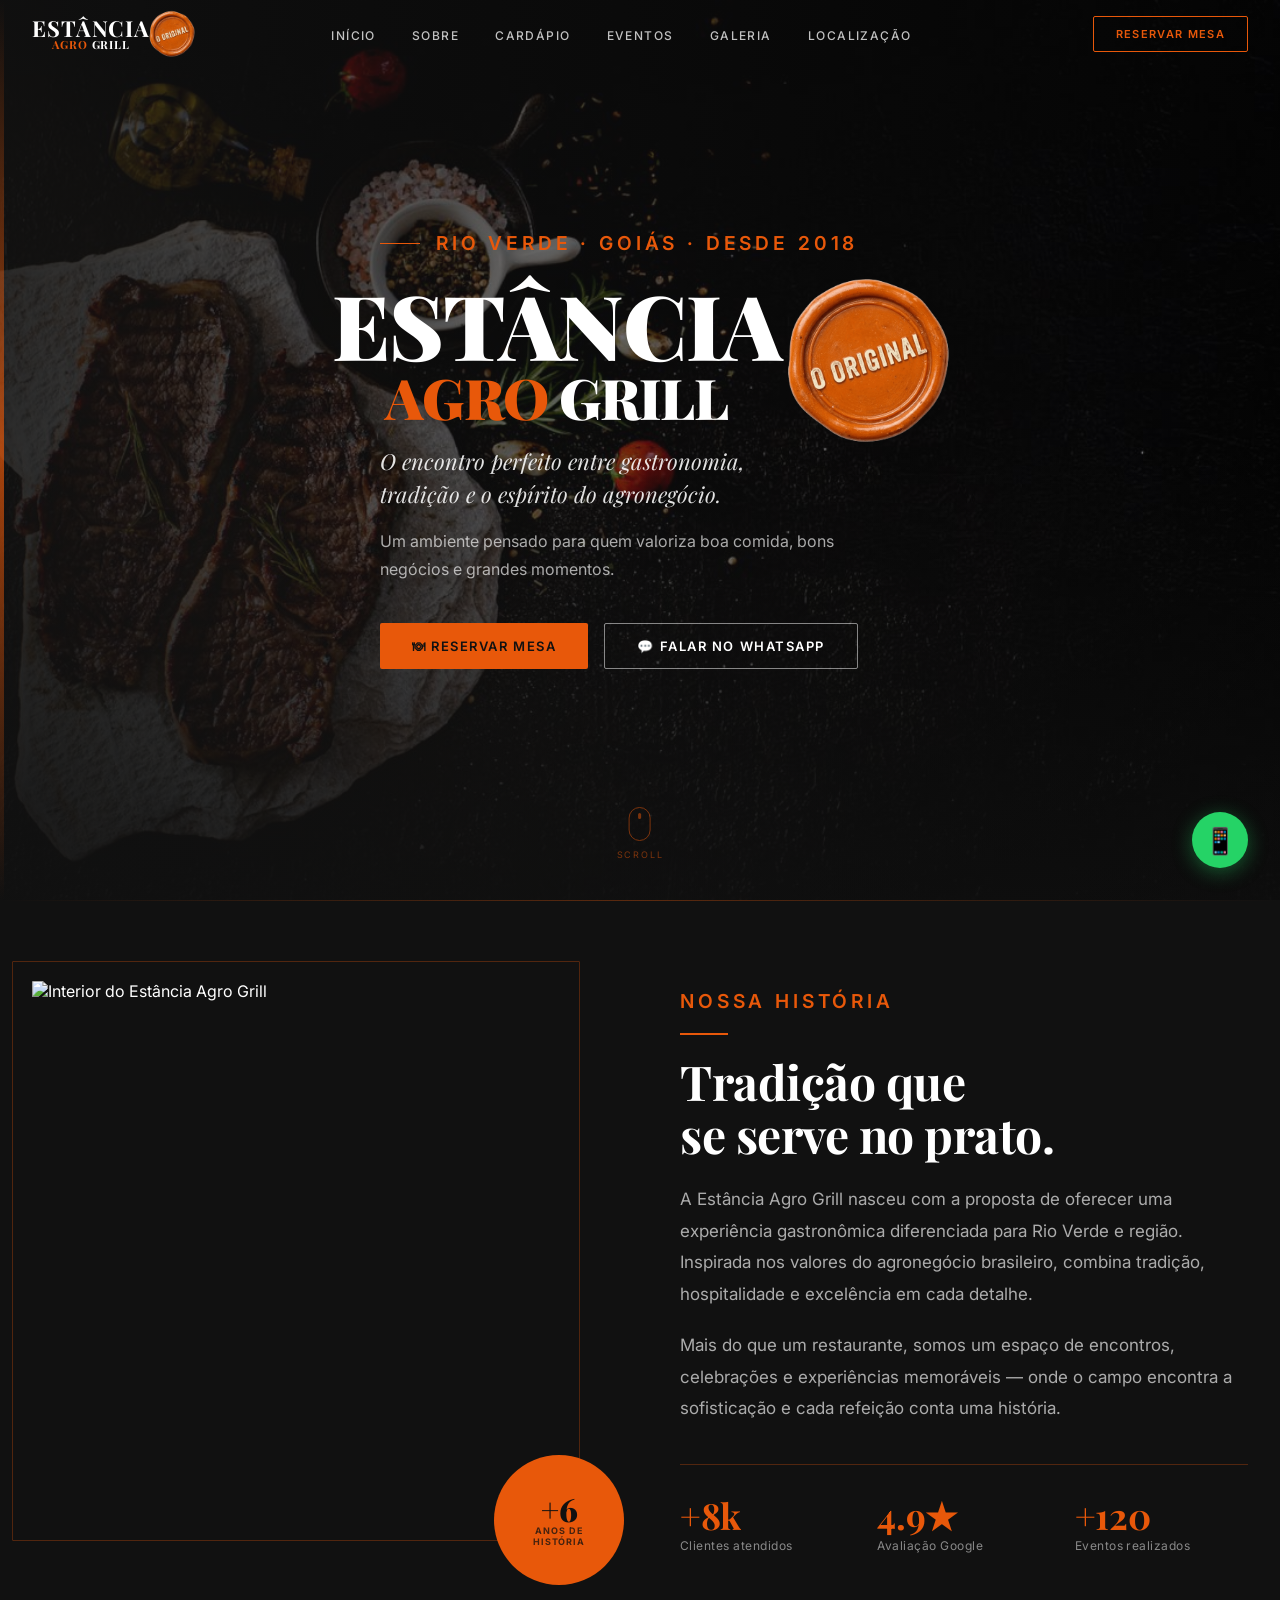
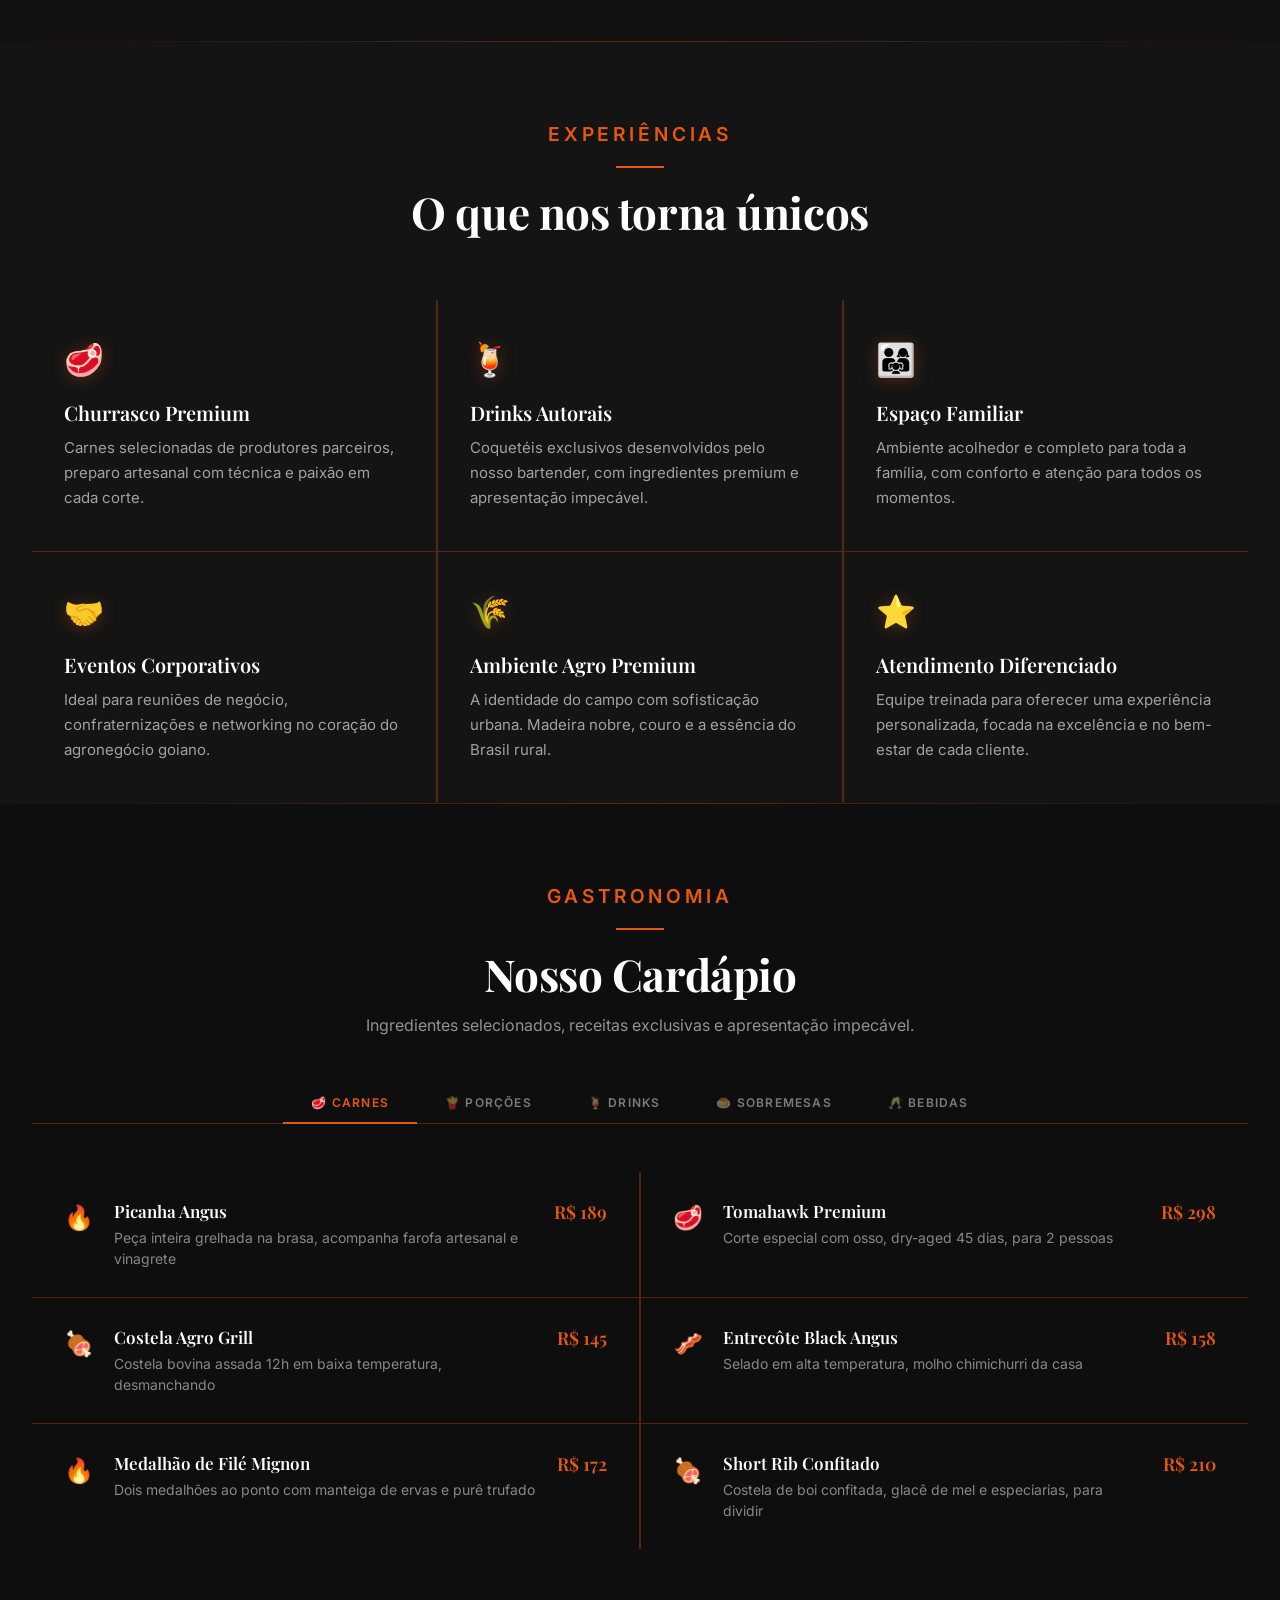
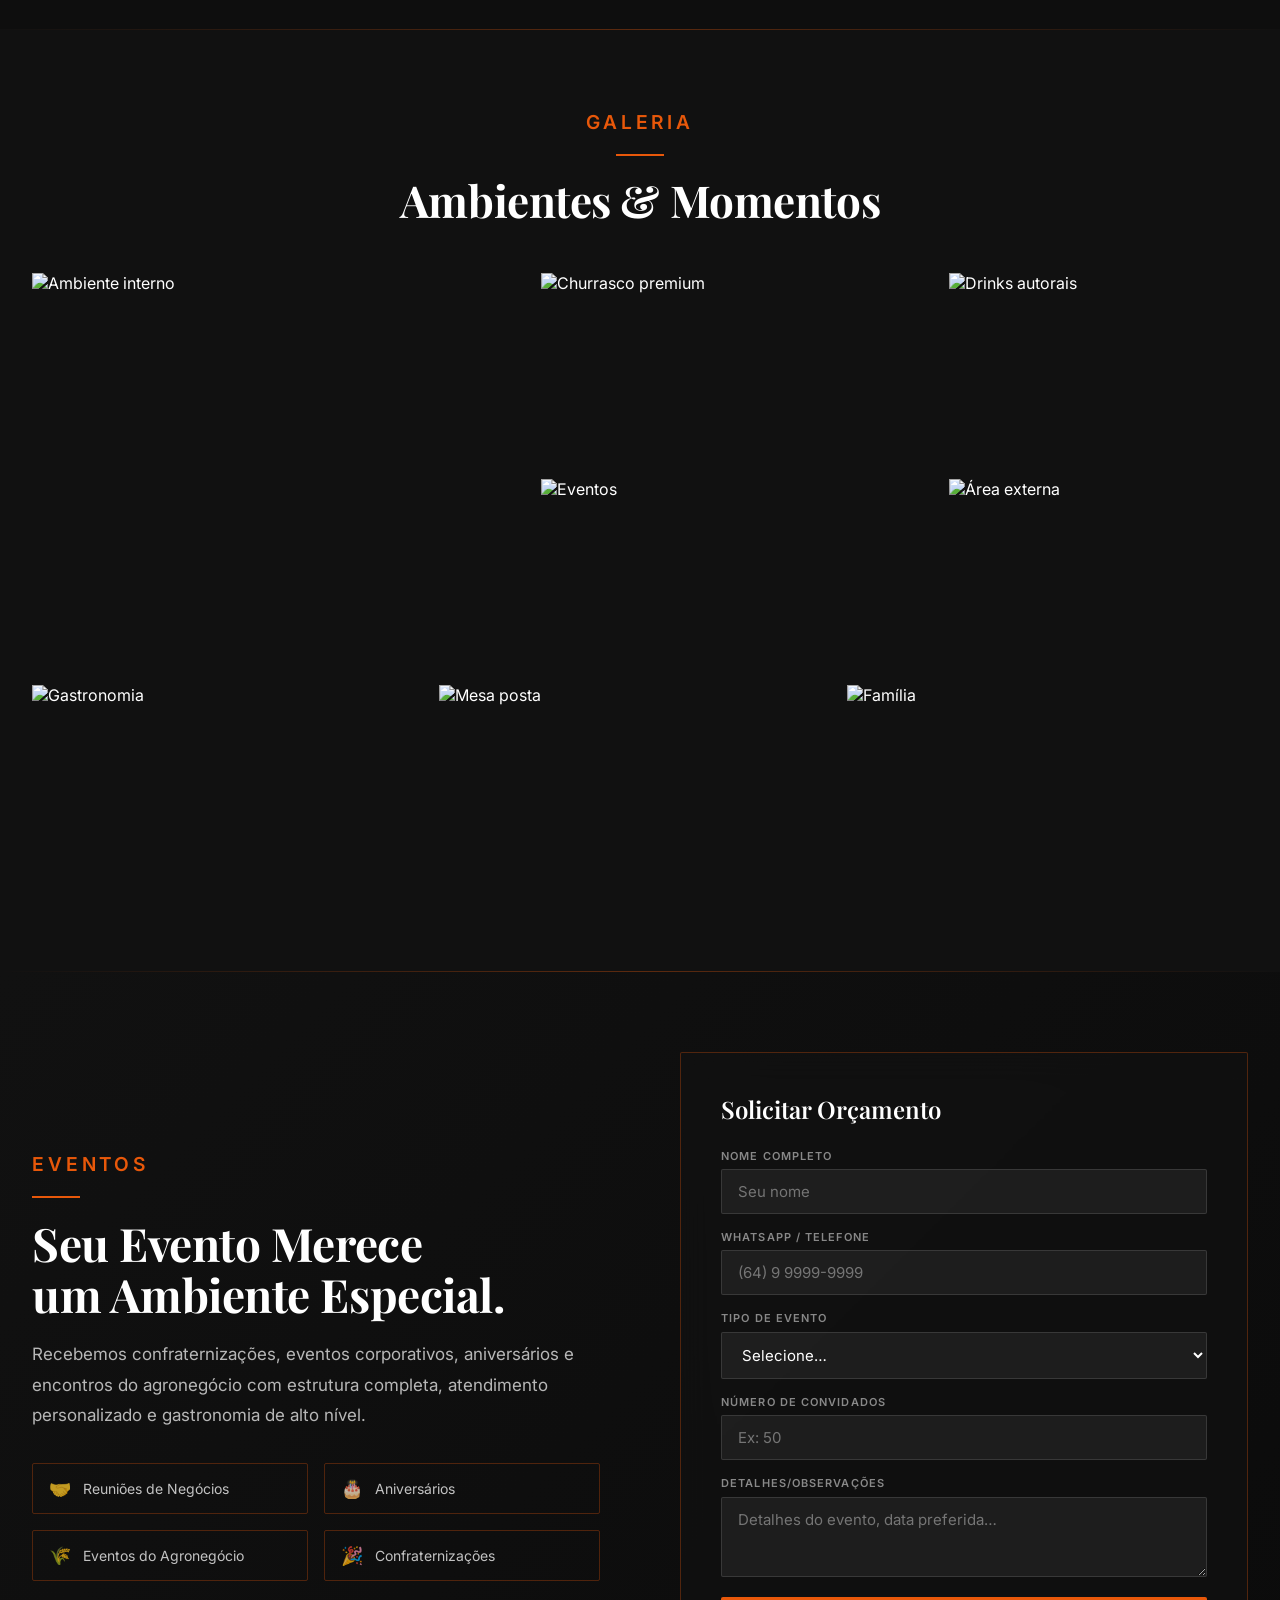
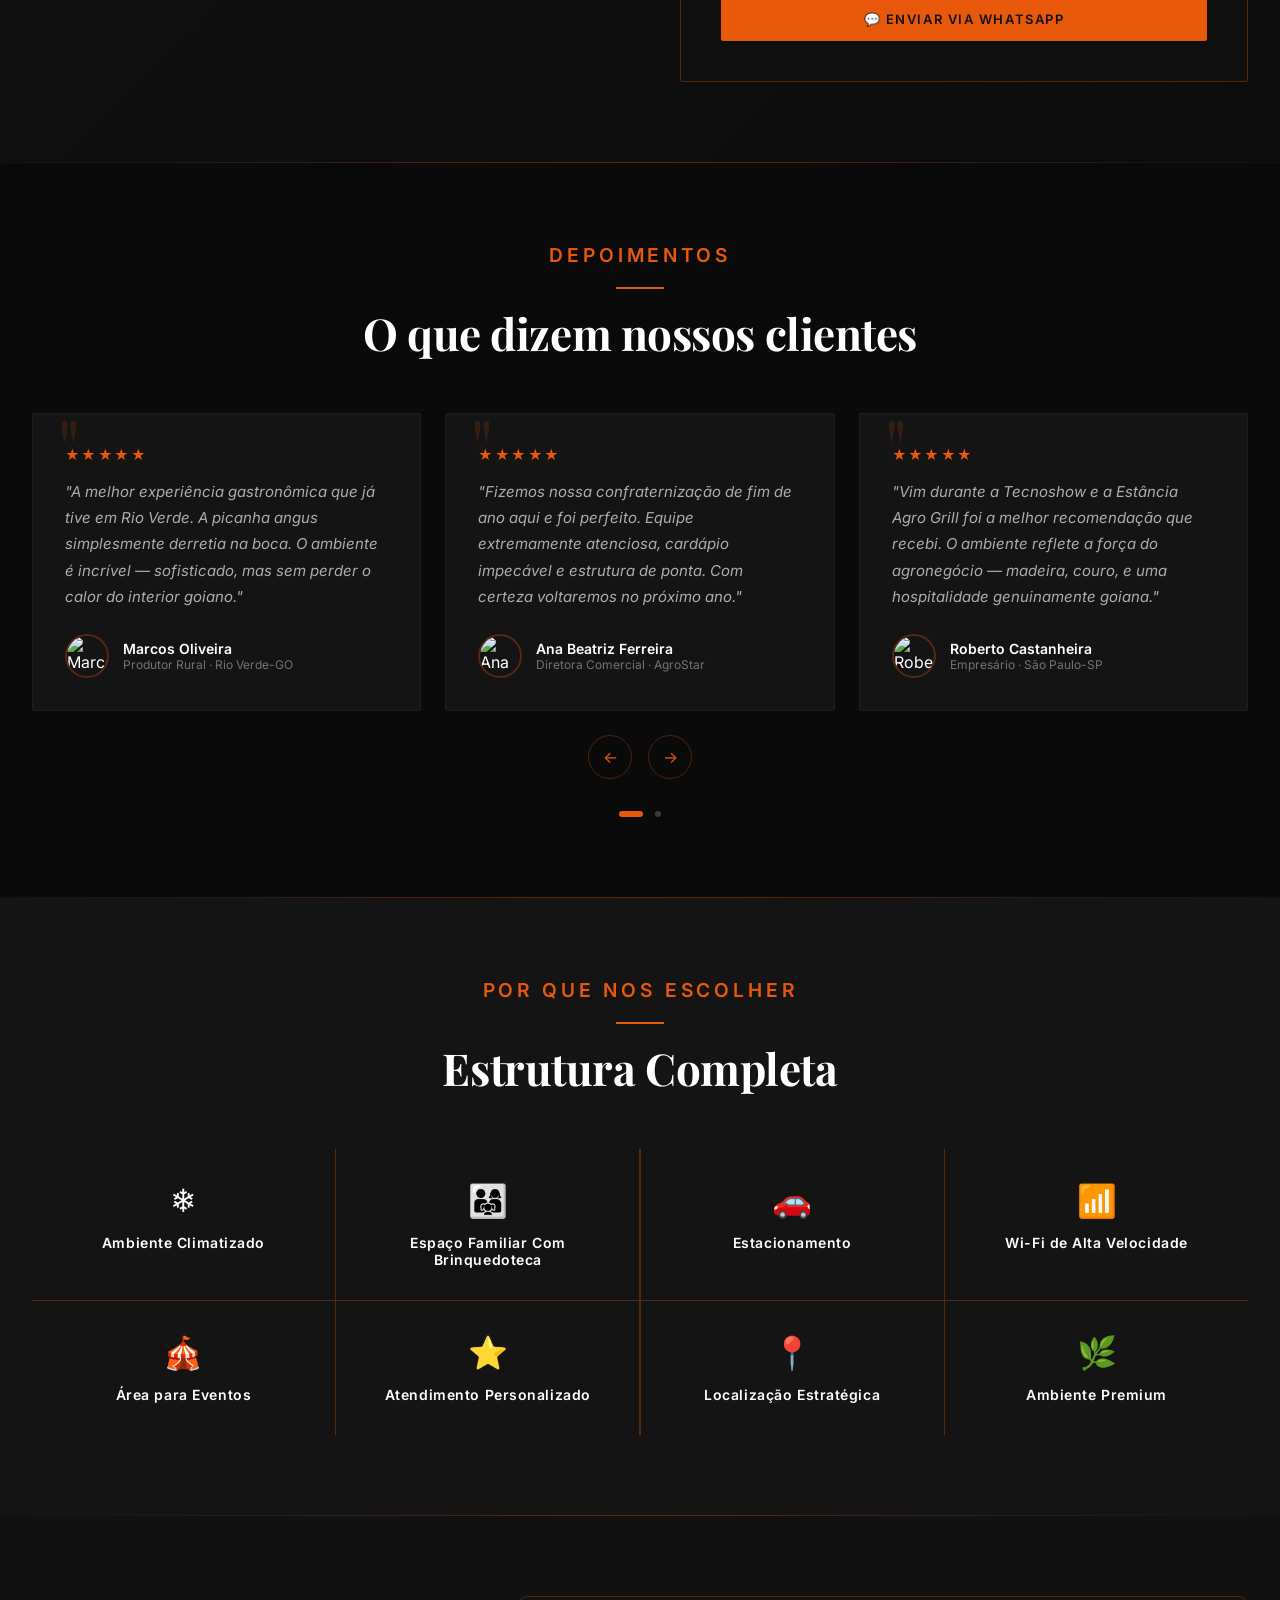
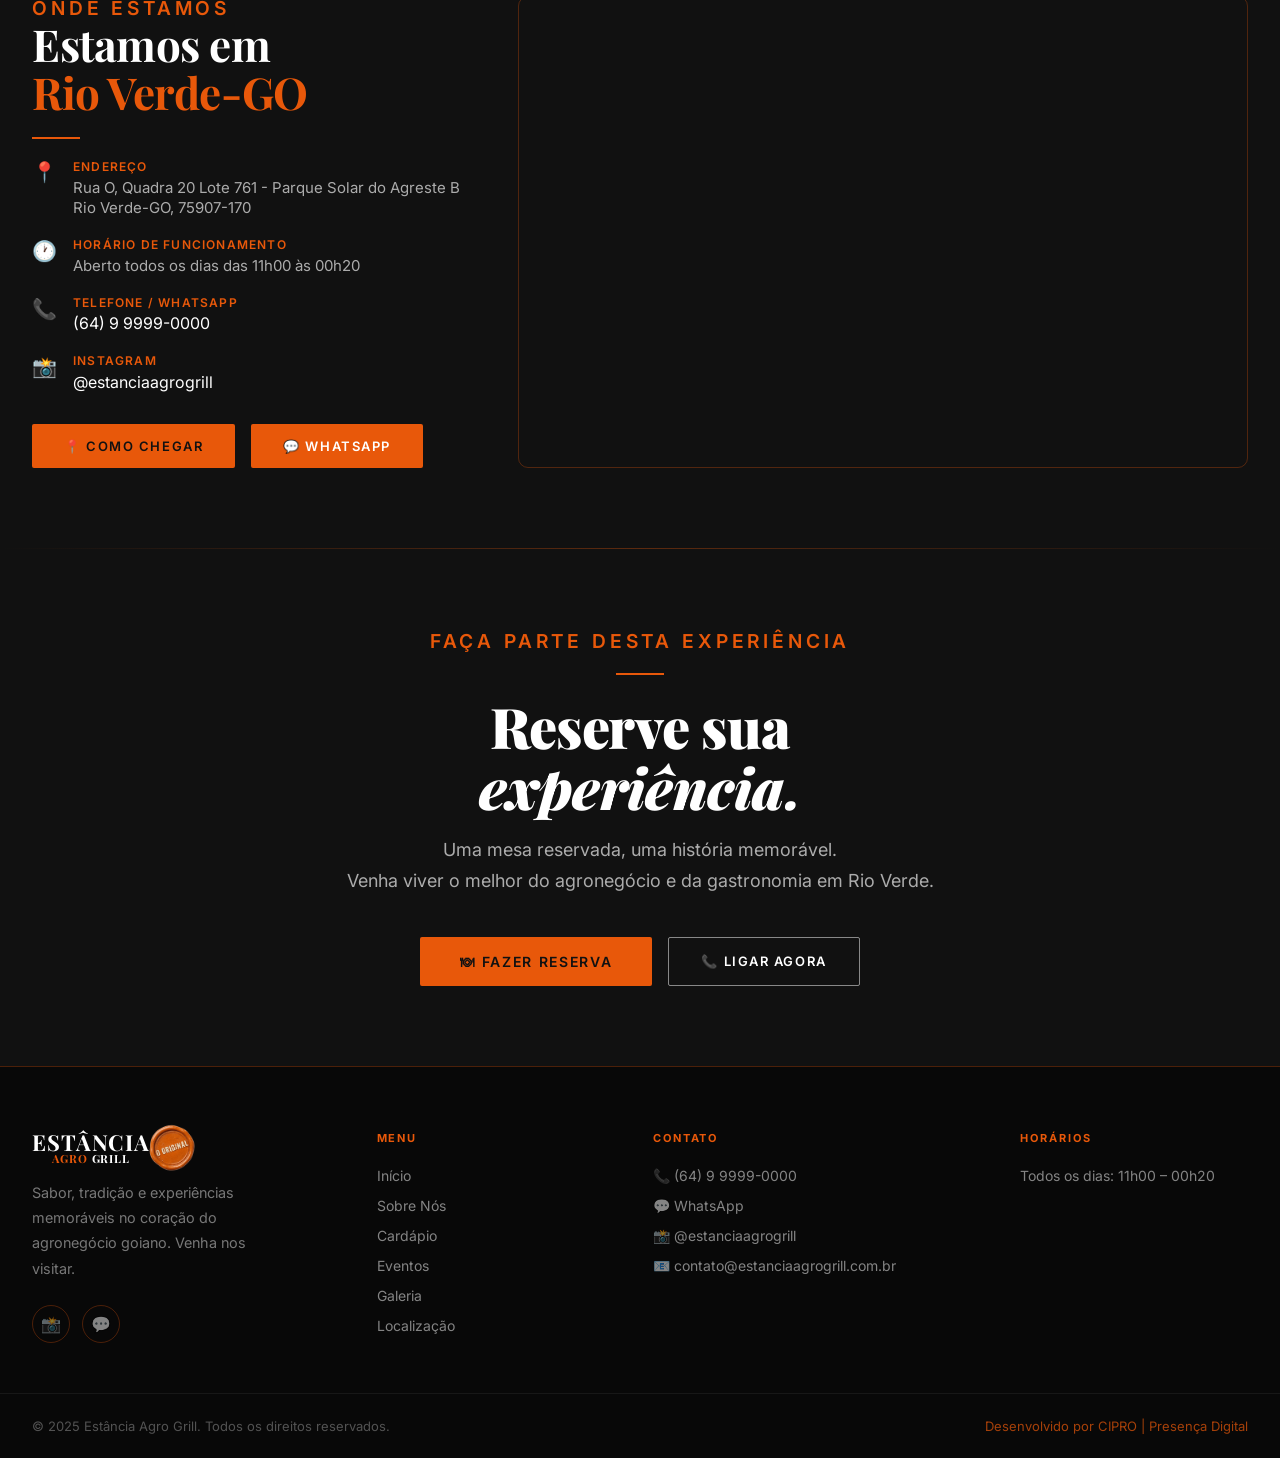
==== index.html @ c431b9d5 "Up" ====
<!DOCTYPE html>
<html lang="pt-BR">

<head>
  <link rel="manifest" href="manifest.json">
  <link rel="icon" type="image/png" href="assets/favicon.png">
  <link rel="apple-touch-icon" href="assets/icon-192.png">
  <meta name="mobile-web-app-capable" content="yes">
  <meta name="apple-mobile-web-app-status-bar-style" content="black-translucent">
  <meta name="theme-color" content="#000000">

  <meta charset="UTF-8" />
  <meta name="viewport" content="width=device-width, initial-scale=1.0" />

  <!-- SEO -->
  <title>Estância Agro Grill | Gastronomia Premium em Rio Verde-GO</title>
  <meta name="description"
    content="Estância Agro Grill — O encontro perfeito entre gastronomia, tradição e o espírito do agronegócio em Rio Verde-GO. Reserve sua mesa e viva uma experiência memorável." />
  <meta name="keywords"
    content="restaurante Rio Verde, churrasco premium, agronegócio, eventos corporativos, gastronomia Goiás, Estância Agro Grill, gastronimia rio verde, janta Rio Verde, comida Rio verde" />
  <meta name="robots" content="index, follow" />
  <link rel="canonical" href="https://estanciaagrogrill.com.br/" />

  <!-- Open Graph -->
  <meta property="og:type" content="restaurant" />
  <meta property="og:title" content="Estância Agro Grill | Gastronomia Premium em Rio Verde-GO" />
  <meta property="og:description"
    content="Um ambiente pensado para quem valoriza boa comida, bons negócios e grandes momentos." />
  <meta property="og:image" content="https://images.unsplash.com/photo-1544025162-d76694265947?w=1200" />
  <meta property="og:url" content="https://estanciaagrogrill.com.br/" />
  <meta property="og:locale" content="pt_BR" />

  <!-- Twitter Card -->
  <meta name="twitter:card" content="summary_large_image" />
  <meta name="twitter:title" content="Estância Agro Grill | Rio Verde-GO" />
  <meta name="twitter:description" content="Gastronomia, tradição e o espírito do agronegócio. Reserve sua mesa." />

  <!-- Structured Data: Restaurant -->
  <script type="application/ld+json">
  {
    "@context": "https://schema.org",
    "@type": "Restaurant",
    "name": "Estância Agro Grill",
    "description": "Bar e Restaurante premium especializado em churrasco e gastronomia brasileira em Rio Verde-GO.",
    "url": "https://estanciaagrogrill.com.br",
    "telephone": "+55 64 99999-0000",
    "address": {
      "@type": "PostalAddress",
      "streetAddress": "Rua O, Quadra 20 Lote 761 - Parque Solar do Agreste B",
      "addressLocality": "Rio Verde",
      "addressRegion": "GO",
      "postalCode": "75907-170",
      "addressCountry": "BR"
    },
    "servesCuisine": ["Brazilian", "Barbecue", "Steakhouse", "Grill", "Meat"],
    "priceRange": "$$$",
    "openingHours": ["Mo-Su 11:00-00:20"],
    "geo": {
      "@type": "GeoCoordinates",
      "latitude": -17.817256091,
      "longitude": -50.9400111
    },
    "aggregateRating": {
      "@type": "AggregateRating",
      "ratingValue": "4.9",
      "reviewCount": "312"
    }
  }
  </script>

  <!-- Fonts -->
  <link rel="preconnect" href="https://fonts.googleapis.com" />
  <link rel="preconnect" href="https://fonts.gstatic.com" crossorigin />
  <link
    href="https://fonts.googleapis.com/css2?family=Playfair+Display:ital,wght@0,400;0,600;0,700;0,900;1,400;1,600&family=Inter:wght@300;400;500;600&display=swap"
    rel="stylesheet" />

  <style>
    /* * {
      outline: 1px solid red !important;
    } */

    /* =============================================
       DESIGN TOKENS
    ============================================= */
    :root {
      --orange: #E8580A;
      --dark-bg: #111111;
      --orange-d: #CC4D08;
      --dark2: #1A1A1A;
      --accent: #E8580A;
      --accent-l: #FF6A1A;
      --white: #FFFFFF;
      --off: #F5F5F0;
      --dark: #111111;
      --gray: #6B6B6B;
      --line: rgba(232, 88, 10, 0.30);

      --font-display: 'Playfair Display', Georgia, serif;
      --font-body: 'Inter', system-ui, sans-serif;

      --ease: cubic-bezier(0.4, 0, 0.2, 1);
      --ease-out: cubic-bezier(0, 0, 0.2, 1);
    }

    /* =============================================
       RESET & BASE
    ============================================= */
    *,
    *::before,
    *::after {
      box-sizing: border-box;
      margin: 0;
      padding: 0;
    }

    html {
      scroll-behavior: smooth;
      font-size: 16px;
    }

    body {
      font-family: var(--font-body);
      background: var(--dark);
      color: var(--white);
      overflow-x: hidden;
      -webkit-font-smoothing: antialiased;
    }

    img {
      display: block;
      max-width: 100%;
    }

    a {
      text-decoration: none;
      color: inherit;
    }

    ul {
      list-style: none;
    }

    button {
      cursor: pointer;
      border: none;
      background: none;
      font-family: inherit;
    }

    /* =============================================
       TYPOGRAPHY
    ============================================= */
    .display {
      font-family: var(--font-display);
      line-height: 1.1;
      letter-spacing: -0.01em;
    }

    .eyebrow {
      font-family: var(--font-body);
      font-size: 1.2rem;
      font-weight: 600;
      letter-spacing: 0.2em;
      text-transform: uppercase;
      color: var(--accent);
    }

    /* =============================================
       UTILITIES
    ============================================= */
    .container {
      max-width: 1280px;
      margin: 0 auto;
      padding: 0 2rem;
    }

    .section-pad {
      padding: 5rem 0;
    }

    .gold-line {
      display: block;
      width: 3rem;
      height: 2px;
      background: var(--accent);
      margin: 1.25rem 0;
    }

    .btn {
      display: inline-flex;
      align-items: center;
      gap: 0.5rem;
      padding: 0.875rem 2rem;
      font-family: var(--font-body);
      font-size: 0.8125rem;
      font-weight: 600;
      letter-spacing: 0.12em;
      text-transform: uppercase;
      border-radius: 2px;
      transition: all 0.3s var(--ease);
    }

    .btn-gold {
      background: var(--accent);
      color: var(--dark);
    }

    .btn-gold:hover {
      background: var(--accent-l);
      transform: translateY(-2px);
      box-shadow: 0 8px 30px rgba(232, 88, 10, 0.35);
    }

    .btn-outline {
      border: 1.5px solid rgba(255, 255, 255, 0.5);
      color: var(--white);
    }

    .btn-outline:hover {
      border-color: var(--accent);
      color: var(--accent);
      transform: translateY(-2px);
    }

    .btn-green {
      background: var(--orange);
      color: var(--white);
    }

    .btn-green:hover {
      background: var(--orange-d);
      transform: translateY(-2px);
      box-shadow: 0 8px 30px rgba(232, 88, 10, 0.35);
    }

    /* Fade-in on scroll */
    .reveal {
      opacity: 0;
      transform: translateY(32px);
      transition: opacity 0.75s var(--ease-out), transform 0.75s var(--ease-out);
    }

    .reveal.visible {
      opacity: 1;
      transform: none;
    }

    .reveal-delay-1 {
      transition-delay: 0.1s;
    }

    .reveal-delay-2 {
      transition-delay: 0.2s;
    }

    .reveal-delay-3 {
      transition-delay: 0.3s;
    }

    .reveal-delay-4 {
      transition-delay: 0.4s;
    }

    .reveal-delay-5 {
      transition-delay: 0.5s;
    }

    /* =============================================
       HEADER / NAV
    ============================================= */
    #header {
      position: fixed;
      top: 0;
      left: 0;
      right: 0;
      z-index: 100;
      transition: all 0.4s var(--ease);
      padding: 1rem 0;
    }

    #header.scrolled {
      background: rgba(17, 17, 17, 0.96);
      backdrop-filter: blur(12px);
      -webkit-backdrop-filter: blur(12px);
      padding: 0.875rem 0;
      border-bottom: 1px solid var(--line);
    }

    .img-header {
      position: absolute;
      width: 50px;
      left: 7.2rem;
      top: -0.5rem;
      pointer-events: none;
    }

    .nav-inner {
      display: flex;
      align-items: center;
      justify-content: space-between;
    }

    /* Logo */
    .logo {
      display: flex !important;
      flex-direction: column;
      align-items: flex-start;
      /* Mesmo modelo de caixa do .footer-brand */
      gap: 0.1rem;
      position: relative !important;
      /* Essencial para o absolute do selo funcionar */
      overflow: visible !important;
      /* Impede que o selo seja cortado */
    }

    .logo-mark {
      font-family: var(--font-display);
      font-size: 1.375rem;
      font-weight: 700;
      color: var(--white);
      letter-spacing: 0.04em;
      line-height: 1;
      position: relative;
      display: flex;
      flex-direction: column;
      /* Empilha os itens: um fica embaixo do outro */
      align-items: center;
      /* Centraliza os textos horizontalmente */
      text-align: center;
    }

    .logo-mark .cor-agro {
      color: #e8580a;
    }

    .logo-agrogrill {
      font-size: 0.7rem;
    }

    /* Nav links */
    .nav-links {
      display: flex;
      align-items: center;
      gap: 2.25rem;
    }

    .nav-links a {
      font-size: 0.75rem;
      font-weight: 500;
      letter-spacing: 0.12em;
      text-transform: uppercase;
      color: rgba(255, 255, 255, 0.75);
      position: relative;
      transition: color 0.25s;
    }

    .nav-links a::after {
      content: '';
      position: absolute;
      bottom: -3px;
      left: 0;
      width: 0;
      height: 1px;
      background: var(--accent);
      transition: width 0.3s var(--ease);
    }

    .nav-links a:hover {
      color: var(--accent);
    }

    .nav-links a:hover::after {
      width: 100%;
    }

    .nav-cta {
      padding: 0.625rem 1.375rem;
      font-size: 0.6875rem;
      font-weight: 600;
      letter-spacing: 0.12em;
      text-transform: uppercase;
      border: 1.5px solid var(--accent);
      color: var(--accent);
      border-radius: 2px;
      transition: all 0.25s;
    }

    .nav-cta:hover {
      background: var(--accent);
      color: var(--dark);
    }

    /* Hamburger */
    .hamburger {
      display: none;
      flex-direction: column;
      gap: 5px;
      padding: 12px;
      margin: -12px;
    }

    .hamburger span {
      display: block;
      width: 24px;
      height: 1.5px;
      background: var(--white);
      transition: all 0.3s;
    }

    .mobile-menu {
      display: none;
      position: fixed;
      inset: 0;
      background: var(--dark);
      z-index: 99;
      flex-direction: column;
      align-items: center;
      justify-content: center;
      gap: 2rem;
      overflow-y: auto;
      padding: 4rem 1.5rem;
    }

    .mobile-menu.open {
      display: flex;
    }

    .mobile-menu a {
      font-family: var(--font-display);
      font-size: 2rem;
      font-weight: 600;
      color: var(--white);
      transition: color 0.2s;
    }

    .mobile-menu a:hover {
      color: var(--accent);
    }

    .mobile-menu-close {
      position: absolute;
      top: 1.5rem;
      right: 2rem;
      font-size: 2rem;
      color: var(--white);
    }

    /* =============================================
       HERO
    ============================================= */
    #hero {
      position: relative;
      height: 100vh;
      min-height: 700px;
      display: flex;
      align-items: center;
      overflow: hidden;
    }

    .hero-bg {
      position: absolute;
      inset: 0;
      background-image: url('assets/fundo-hero.jpg');
      background-size: cover;
      background-position: center;
      transform: scale(1.05);
      transition: transform 6s ease-out;
    }

    .hero-bg.loaded {
      transform: scale(1);
    }

    /* Multi-layer overlay — signature design element */
    .hero-overlay {
      position: absolute;
      inset: 0;
      background:
        linear-gradient(to right, rgba(17, 17, 17, 0.88) 0%, rgba(17, 17, 17, 0.55) 55%, rgba(17, 17, 17, 0.2) 100%),
        linear-gradient(to top, rgba(17, 17, 17, 0.7) 0%, transparent 50%);
    }

    /* Vertical gold accent line — brand signature */
    .hero-accent {
      position: absolute;
      left: 0;
      top: 0;
      bottom: 0;
      width: 4px;
      background: linear-gradient(to bottom, transparent, var(--accent), transparent);
      opacity: 0.7;
    }

    .hero-inner {
      position: relative;
      max-width: 720px;
    }

    .hero-imagem {
      width: 100%;
      /* Ajusta conforme necessário */
      max-width: 300px;
      /* Limita o tamanho */
      margin: 20px auto;
      display: block;
    }

    .container-imagem-flutuante {
      position: absolute;
      top: -0.5rem;
      /* Distância do topo */
      right: -11rem;
      /* Distância da direita */
      z-index: -1;
      /* Coloca ele na camada de fundo */
      pointer-events: none;
      /* Impede que o selo atrapalhe cliques no texto */
    }

    .container-imagem-flutuante img {
      width: 180px;
    }

    .hero-eyebrow {
      display: flex;
      align-items: center;
      gap: 1rem;
      margin-bottom: 1.5rem;
    }

    .hero-eyebrow::before {
      content: '';
      display: block;
      width: 2.5rem;
      height: 1px;
      background: var(--accent);
    }

    .hero-title {
      font-size: clamp(3rem, 7vw, 6.5rem);
      font-weight: 900;
      color: var(--white);
      line-height: 1.0;
      margin-bottom: 1.25rem;
      position: relative;
      z-index: 1;
      display: flex;
      flex-direction: column;
      align-items: center;
      text-align: center;
      width: fit-content;
      left: -3rem;
    }

    .hero-agrogrill {
      font-size: 3.5rem;
    }

    .hero-title .cor-agro {
      color: #e8580a;

    }

    .hero-subtitle {
      font-family: var(--font-display);
      font-size: clamp(1.125rem, 2vw, 1.375rem);
      font-style: italic;
      font-weight: 400;
      color: rgba(255, 255, 255, 0.88);
      margin-bottom: 1rem;
      line-height: 1.5;
    }


    .hero-body {
      font-size: 1rem;
      color: rgba(255, 255, 255, 0.65);
      line-height: 1.75;
      max-width: 520px;
      margin-bottom: 2.5rem;
    }

    .hero-actions {
      display: flex;
      gap: 1rem;
      flex-wrap: wrap;
    }

    /* Scroll indicator */
    .scroll-indicator {
      position: absolute;
      bottom: 2.5rem;
      left: 50%;
      transform: translateX(-50%);
      z-index: 2;
      display: flex;
      flex-direction: column;
      align-items: center;
      gap: 0.5rem;
      opacity: 0.5;
      animation: bounce 2s infinite;
    }

    .scroll-indicator span {
      font-size: 0.5625rem;
      letter-spacing: 0.2em;
      text-transform: uppercase;
      color: var(--accent);
    }

    .scroll-mouse {
      width: 22px;
      height: 34px;
      border: 1.5px solid var(--accent);
      border-radius: 12px;
      position: relative;
    }

    .scroll-mouse::after {
      content: '';
      position: absolute;
      top: 5px;
      left: 50%;
      transform: translateX(-50%);
      width: 3px;
      height: 6px;
      background: var(--accent);
      border-radius: 2px;
      animation: scrollDot 1.5s infinite;
    }

    @keyframes bounce {

      0%,
      100% {
        transform: translateX(-50%) translateY(0);
      }

      50% {
        transform: translateX(-50%) translateY(6px);
      }
    }

    @keyframes scrollDot {
      0% {
        opacity: 1;
        top: 5px;
      }

      100% {
        opacity: 0;
        top: 18px;
      }
    }

    /* =============================================
       GOLD DIVIDER
    ============================================= */
    .divider-gold {
      height: 1px;
      background: linear-gradient(to right, transparent, var(--accent), transparent);
      opacity: 0.35;
      margin: 0;
    }

    /* =============================================
       SOBRE NÓS
    ============================================= */
    #sobre {
      background: var(--dark);
    }

    .sobre-grid {
      display: grid;
      grid-template-columns: 1fr 1fr;
      gap: 5rem;
      align-items: center;
    }

    .sobre-img-wrap {
      position: relative;
    }

    .sobre-img-wrap img {
      width: 100%;
      height: 580px;
      object-fit: cover;
      border-radius: 1px;
    }

    /* Decorative frame offset */
    .sobre-img-wrap::before {
      content: '';
      position: absolute;
      top: -1.25rem;
      left: -1.25rem;
      right: 1.25rem;
      bottom: 1.25rem;
      border: 1.5px solid var(--line);
      border-radius: 1px;
      z-index: 0;
    }

    .sobre-img-wrap img {
      position: relative;
      z-index: 1;
    }

    /* Gold badge overlay */
    .sobre-badge {
      position: absolute;
      bottom: -1.5rem;
      right: -1.5rem;
      z-index: 2;
      width: 130px;
      height: 130px;
      background: var(--accent);
      border-radius: 50%;
      display: flex;
      flex-direction: column;
      align-items: center;
      justify-content: center;
      text-align: center;
      padding: 1rem;
    }

    .sobre-badge .num {
      font-family: var(--font-display);
      font-size: 2rem;
      font-weight: 900;
      color: var(--dark);
      line-height: 1;
    }

    .sobre-badge .lbl {
      font-size: 0.5625rem;
      font-weight: 700;
      letter-spacing: 0.1em;
      text-transform: uppercase;
      color: var(--dark);
      opacity: 0.75;
    }

    .sobre-content h2 {
      font-size: clamp(2.25rem, 4vw, 3rem);
      font-weight: 700;
      color: var(--white);
      margin-bottom: 1.5rem;
    }

    .sobre-content p {
      font-size: 1.0625rem;
      color: rgba(255, 255, 255, 0.65);
      line-height: 1.85;
      margin-bottom: 1.25rem;
    }

    .sobre-stats {
      display: grid;
      grid-template-columns: repeat(3, 1fr);
      gap: 1.5rem;
      margin-top: 2.5rem;
      padding-top: 2rem;
      border-top: 1px solid var(--line);
    }

    .stat-item .num {
      font-family: var(--font-display);
      font-size: 2.25rem;
      font-weight: 700;
      color: var(--accent);
      line-height: 1;
    }

    .stat-item .lbl {
      font-size: 0.75rem;
      color: rgba(255, 255, 255, 0.5);
      margin-top: 0.3rem;
      letter-spacing: 0.04em;
    }

    /* =============================================
       DESTAQUES / FEATURES
    ============================================= */
    #destaques {
      background: #141414;
      padding-bottom: 1px;
    }

    .destaques-header {
      text-align: center;
      max-width: 600px;
      margin: 0 auto 4rem;
    }

    .destaques-header h2 {
      font-size: clamp(2rem, 4vw, 2.75rem);
      font-weight: 700;
      color: var(--white);
    }

    .destaques-header .gold-line {
      margin: 1.25rem auto;
    }

    .destaques-grid {
      display: grid;
      grid-template-columns: repeat(3, 1fr);
      gap: 1.5px;
      background: var(--line);
    }

    .destaque-card {
      background: #141414;
      padding: 2.5rem 2rem;
      position: relative;
      overflow: hidden;
      transition: background 0.35s var(--ease);
    }

    .destaque-card::before {
      content: '';
      position: absolute;
      bottom: 0;
      left: 0;
      right: 0;
      height: 3px;
      background: var(--accent);
      transform: scaleX(0);
      transform-origin: left;
      transition: transform 0.35s var(--ease);
    }

    .destaque-card:hover {
      background: var(--orange);
    }

    .destaque-card:hover::before {
      transform: scaleX(1);
    }

    .destaque-icon {
      font-size: 2rem;
      margin-bottom: 1.25rem;
      display: block;
      filter: drop-shadow(0 2px 8px rgba(232, 88, 10, 0.3));
    }

    .destaque-card h3 {
      font-family: var(--font-display);
      font-size: 1.25rem;
      font-weight: 600;
      color: var(--white);
      margin-bottom: 0.625rem;
    }

    .destaque-card p {
      font-size: 0.9375rem;
      color: rgba(255, 255, 255, 0.6);
      line-height: 1.65;
    }

    /* =============================================
       CARDÁPIO
    ============================================= */
    #cardapio {
      background: #0E0E0E;
    }

    .cardapio-header {
      text-align: center;
      max-width: 600px;
      margin: 0 auto 3rem;
    }

    .cardapio-header h2 {
      font-size: clamp(2rem, 4vw, 2.75rem);
      font-weight: 700;
      color: var(--white);
      padding-bottom: 1rem;
    }

    .cardapio-header .gold-line {
      margin: 1.25rem auto;
    }

    .cardapio-header p {
      color: rgba(255, 255, 255, 0.55);
      font-size: 1rem;
    }

    .cardapio-tabs {
      display: flex;
      justify-content: center;
      gap: 0;
      margin-bottom: 3rem;
      border-bottom: 1px solid var(--line);
    }

    .tab-btn {
      padding: 0.75rem 1.75rem;
      font-size: 0.75rem;
      font-weight: 600;
      letter-spacing: 0.1em;
      text-transform: uppercase;
      color: rgba(255, 255, 255, 0.45);
      border-bottom: 2px solid transparent;
      margin-bottom: -1px;
      transition: all 0.25s;
    }

    .tab-btn.active,
    .tab-btn:hover {
      color: var(--accent);
      border-bottom-color: var(--accent);
    }

    .tab-panel {
      display: none;
    }

    .tab-panel.active {
      display: grid;
      grid-template-columns: repeat(2, 1fr);
      gap: 1.5px;
      background: var(--line);
    }

    .menu-item {
      background: #0E0E0E;
      padding: 1.75rem 2rem;
      display: flex;
      gap: 1.25rem;
      align-items: flex-start;
      transition: background 0.25s;
    }

    .menu-item:hover {
      background: #161616;
    }

    .menu-item-icon {
      font-size: 1.5rem;
      flex-shrink: 0;
      margin-top: 0.2rem;
    }

    .menu-item-info {
      flex: 1;
    }

    .menu-item-info h4 {
      font-family: var(--font-display);
      font-size: 1.0625rem;
      font-weight: 600;
      color: var(--white);
      margin-bottom: 0.3rem;
    }

    .menu-item-info p {
      font-size: 0.875rem;
      color: rgba(255, 255, 255, 0.5);
      line-height: 1.5;
    }

    .menu-item-price {
      font-family: var(--font-display);
      font-size: 1.125rem;
      font-weight: 600;
      color: var(--accent);
      flex-shrink: 0;
      white-space: nowrap;
    }

    /* =============================================
       GALERIA
    ============================================= */
    #galeria {
      background: var(--dark);
    }

    .galeria-header {
      text-align: center;
      max-width: 600px;
      margin: 0 auto 3rem;
    }

    .galeria-header h2 {
      font-size: clamp(2rem, 4vw, 2.75rem);
      font-weight: 700;
      color: var(--white);
    }

    .galeria-header .gold-line {
      margin: 1.25rem auto;
    }

    .galeria-grid {
      display: grid;
      grid-template-columns: repeat(12, 1fr);
      grid-template-rows: auto;
      gap: 6px;
    }

    .gal-item {
      overflow: hidden;
      position: relative;
      cursor: pointer;
    }

    .gal-item:nth-child(1) {
      grid-column: span 5;
      grid-row: span 2;
    }

    .gal-item:nth-child(2) {
      grid-column: span 4;
    }

    .gal-item:nth-child(3) {
      grid-column: span 3;
    }

    .gal-item:nth-child(4) {
      grid-column: span 4;
    }

    .gal-item:nth-child(5) {
      grid-column: span 3;
    }

    .gal-item:nth-child(6) {
      grid-column: span 4;
      grid-row: span 2;
    }

    .gal-item:nth-child(7) {
      grid-column: span 4;
    }

    .gal-item:nth-child(8) {
      grid-column: span 4;
    }

    .gal-item img {
      width: 100%;
      height: 100%;
      min-height: 200px;
      object-fit: cover;
      transition: transform 0.6s var(--ease);
    }

    .gal-item:hover img {
      transform: scale(1.06);
    }

    .gal-overlay {
      position: absolute;
      inset: 0;
      background: rgba(0, 0, 0, 0.75);
      opacity: 0;
      display: flex;
      align-items: center;
      justify-content: center;
      transition: opacity 0.35s;
    }

    .gal-overlay span {
      font-size: 1.75rem;
      color: var(--white);
    }

    .gal-item:hover .gal-overlay {
      opacity: 1;
    }

    /* Lightbox */
    .lightbox {
      display: none;
      position: fixed;
      inset: 0;
      z-index: 200;
      background: rgba(0, 0, 0, 0.95);
      align-items: center;
      justify-content: center;
    }

    .lightbox.open {
      display: flex;
    }

    .lightbox img {
      max-width: 90vw;
      max-height: 88vh;
      object-fit: contain;
      border-radius: 1px;
    }

    .lightbox-close {
      position: absolute;
      top: 1.5rem;
      right: 2rem;
      font-size: 2rem;
      color: var(--white);
      cursor: pointer;
      opacity: 0.7;
      transition: opacity 0.2s;
    }

    .lightbox-close:hover {
      opacity: 1;
    }

    /* =============================================
       EVENTOS
    ============================================= */
    #eventos {
      position: relative;
      overflow: hidden;
    }

    .eventos-bg {
      position: absolute;
      inset: 0;
      background-image: url('https://images.unsplash.com/photo-1519671482749-fd09be7ccebf?w=1600&q=80');
      background-size: cover;
      background-position: center;
      background-attachment: fixed;
    }

    @media (max-width: 1024px) {
      .eventos-bg {
        background-attachment: scroll;
        /* fixed quebra/pisca no Safari iOS */
      }
    }

    .eventos-overlay {
      position: absolute;
      inset: 0;
      background: linear-gradient(135deg, rgba(17, 17, 17, 0.93) 0%, rgba(10, 10, 10, 0.85) 100%);
    }

    .eventos-inner {
      position: relative;
      z-index: 2;
      display: grid;
      grid-template-columns: 1fr 1fr;
      gap: 5rem;
      align-items: center;
    }

    .eventos-content h2 {
      font-size: clamp(2rem, 4vw, 2.875rem);
      font-weight: 700;
      color: var(--white);
      margin-bottom: 1.25rem;
    }

    .eventos-content p {
      font-size: 1.0625rem;
      color: rgba(255, 255, 255, 0.7);
      line-height: 1.8;
      margin-bottom: 2rem;
    }

    .eventos-types {
      display: grid;
      grid-template-columns: 1fr 1fr;
      gap: 1rem;
    }

    .eventos-type {
      display: flex;
      align-items: center;
      gap: 0.75rem;
      padding: 0.875rem 1rem;
      border: 1px solid var(--line);
      border-radius: 2px;
      font-size: 0.875rem;
      color: rgba(255, 255, 255, 0.75);
    }

    .eventos-type span {
      font-size: 1.125rem;
    }

    .eventos-form-card {
      background: rgba(17, 17, 17, 0.85);
      backdrop-filter: blur(16px);
      border: 1px solid var(--line);
      padding: 2.5rem;
      border-radius: 2px;
    }

    .eventos-form-card h3 {
      font-family: var(--font-display);
      font-size: 1.5rem;
      font-weight: 600;
      color: var(--white);
      margin-bottom: 1.5rem;
    }

    .form-group {
      margin-bottom: 1rem;
    }

    .form-group label {
      display: block;
      font-size: 0.6875rem;
      font-weight: 600;
      letter-spacing: 0.1em;
      text-transform: uppercase;
      color: rgba(255, 255, 255, 0.5);
      margin-bottom: 0.4rem;
    }

    .form-group input,
    .form-group select,
    .form-group textarea {
      width: 100%;
      padding: 0.75rem 1rem;
      background: rgba(255, 255, 255, 0.06);
      border: 1px solid rgba(255, 255, 255, 0.12);
      border-radius: 2px;
      color: var(--white);
      font-family: var(--font-body);
      font-size: 0.9375rem;
      transition: border-color 0.25s;
    }

    .form-group input:focus,
    .form-group select:focus,
    .form-group textarea:focus {
      outline: none;
      border-color: var(--accent);
    }

    .form-group select option {
      background: var(--dark);
    }

    .form-group textarea {
      resize: vertical;
      min-height: 80px;
    }

    /* =============================================
       DEPOIMENTOS
    ============================================= */
    #depoimentos {
      background: #0A0A0A;
    }

    .depoimentos-header {
      text-align: center;
      max-width: 600px;
      margin: 0 auto 3.5rem;
    }

    .depoimentos-header h2 {
      font-size: clamp(2rem, 4vw, 2.75rem);
      font-weight: 700;
      color: var(--white);
    }

    .depoimentos-header .gold-line {
      margin: 1.25rem auto;
    }

    .carousel-track-wrap {
      overflow: hidden;
      position: relative;
    }

    .carousel-track {
      display: flex;
      gap: 1.5rem;
      transition: transform 0.5s var(--ease);
    }

    .depoimento-card {
      display: flex;
      flex-direction: column;
      flex: 0 0 calc(33.333% - 1rem);
      background: #141414;
      border: 1px solid #1E1E1E;
      padding: 2rem;
      border-radius: 2px;
      position: relative;
    }

    .depoimento-card::before {
      content: '"';
      position: absolute;
      top: -0.5rem;
      left: 1.5rem;
      font-family: var(--font-display);
      font-size: 5rem;
      color: var(--accent);
      opacity: 0.15;
      line-height: 1;
    }

    .dep-stars {
      color: var(--accent);
      font-size: 0.875rem;
      letter-spacing: 0.1em;
      margin-bottom: 1rem;
    }

    .dep-text {
      font-size: 0.9375rem;
      color: rgba(255, 255, 255, 0.65);
      line-height: 1.75;
      margin-bottom: 1.5rem;
      font-style: italic;
    }

    .dep-author {
      display: flex;
      align-items: center;
      gap: 0.875rem;
      margin-top: auto;
    }

    .dep-avatar {
      width: 44px;
      height: 44px;
      border-radius: 50%;
      object-fit: cover;
      border: 2px solid var(--line);
    }

    .dep-name {
      font-weight: 600;
      font-size: 0.875rem;
      color: var(--white);
    }

    .dep-role {
      font-size: 0.75rem;
      color: rgba(255, 255, 255, 0.4);
    }

    .carousel-controls {
      display: flex;
      justify-content: center;
      gap: 0.75rem;
      margin-top: 2rem;
    }

    .carousel-dot {
      width: 6px;
      height: 6px;
      border-radius: 50%;
      background: rgba(255, 255, 255, 0.2);
      transition: all 0.3s;
      cursor: pointer;
    }

    .carousel-dot.active {
      background: var(--accent);
      width: 24px;
      border-radius: 3px;
    }

    .carousel-btn-wrap {
      display: flex;
      justify-content: center;
      gap: 1rem;
      margin-top: 1.5rem;
    }

    .carousel-btn {
      width: 44px;
      height: 44px;
      border: 1.5px solid var(--line);
      border-radius: 50%;
      display: flex;
      align-items: center;
      justify-content: center;
      color: var(--accent);
      font-size: 1rem;
      transition: all 0.25s;
    }

    .carousel-btn:hover {
      background: var(--accent);
      color: var(--dark);
      border-color: var(--accent);
    }

    /* =============================================
       DIFERENCIAIS
    ============================================= */
    #diferenciais {
      background: #141414;
    }

    .dif-header {
      text-align: center;
      max-width: 600px;
      margin: 0 auto 3.5rem;
    }

    .dif-header h2 {
      font-size: clamp(2rem, 4vw, 2.75rem);
      font-weight: 700;
      color: var(--white);
    }

    .dif-header .gold-line {
      margin: 1.25rem auto;
    }

    .dif-grid {
      display: grid;
      grid-template-columns: repeat(4, 1fr);
      gap: 1.5px;
      background: var(--line);
    }

    .dif-item {
      background: #141414;
      padding: 2rem 1.75rem;
      text-align: center;
      transition: background 0.3s;
    }

    .dif-item:hover {
      background: var(--orange);
    }

    .dif-item .icon {
      font-size: 2rem;
      margin-bottom: 0.875rem;
    }

    .dif-item h4 {
      font-size: 0.875rem;
      font-weight: 600;
      color: var(--white);
      letter-spacing: 0.04em;
    }

    /* =============================================
       LOCALIZAÇÃO
    ============================================= */
    #localizacao {
      background: var(--dark);
    }

    .loc-grid {
      display: grid;
      grid-template-columns: 40% 60%;
      align-items: stretch;
    }

    .loc-content h2 {
      font-size: clamp(2rem, 4vw, 2.75rem);
      font-weight: 700;
      color: var(--white);
      margin-bottom: 0.5rem;
    }

    .loc-content .gold-line {
      margin: 1.25rem 0;
    }

    .loc-info {
      display: flex;
      flex-direction: column;
      gap: 1.25rem;
      margin-bottom: 2rem;
    }

    .loc-info-row {
      display: flex;
      gap: 1rem;
      align-items: flex-start;
    }

    .loc-info-icon {
      font-size: 1.25rem;
      flex-shrink: 0;
      margin-top: 0.1rem;
    }

    .loc-info-text strong {
      display: block;
      font-size: 0.75rem;
      font-weight: 600;
      letter-spacing: 0.1em;
      text-transform: uppercase;
      color: var(--accent);
      margin-bottom: 0.2rem;
    }

    .loc-info-text span {
      font-size: 0.9375rem;
      color: rgba(255, 255, 255, 0.65);
    }

    .loc-actions {
      display: flex;
      gap: 1rem;
      flex-wrap: wrap;
    }

    .loc-map {
      border-radius: 10px;
      overflow: hidden;
      border: 1px solid var(--line);
      min-height: 100%;
    }

    .loc-map iframe {
      display: block;
      width: 100%;
      height: 100%;
      min-height: 300px;
      border: none;
      filter: grayscale(40%) contrast(1.1);
    }

    /* =============================================
       CTA FINAL
    ============================================= */
    #cta {
      position: relative;
      overflow: hidden;
      text-align: center;
    }

    .cta-bg {
      position: absolute;
      inset: 0;
      background-image: url('https://images.unsplash.com/photo-1558618666-fcd25c85cd64?w=1600&q=80');
      background-size: cover;
      background-position: center;
    }

    .cta-overlay {
      position: absolute;
      inset: 0;
      background: linear-gradient(to bottom, rgba(17, 17, 17, 0.88), rgba(17, 17, 17, 0.82));
    }

    .cta-inner {
      position: relative;
      z-index: 2;
      max-width: 700px;
      margin: 0 auto;
    }

    .cta-inner h2 {
      font-size: clamp(2.25rem, 5vw, 3.5rem);
      font-weight: 900;
      color: var(--white);
      margin-bottom: 1rem;
    }

    .cta-inner .gold-line {
      margin: 1.25rem auto;
    }

    .cta-inner p {
      font-size: 1.125rem;
      color: rgba(255, 255, 255, 0.65);
      margin-bottom: 2.5rem;
      line-height: 1.75;
    }

    .cta-actions {
      display: flex;
      gap: 1rem;
      justify-content: center;
      flex-wrap: wrap;
    }

    /* =============================================
       FOOTER
    ============================================= */
    #footer {
      background: #080808;
      padding: 4rem 0 0;
      border-top: 1px solid var(--line);
    }

    .footer-grid {
      display: grid;
      grid-template-columns: 1.3fr 1fr 1.4fr 1fr;
      gap: 3rem;
      padding-bottom: 3rem;
    }

    .footer-brand {
      display: flex;
      flex-direction: column;
      align-items: flex-start;
      /* Posiciona o bloco à esquerda */
      position: relative;
    }

    /* Mantém ESTÂNCIA centralizada em relação a AGRO GRILL */
    .footer-brand .logo-mark {
      align-items: center;
      text-align: center;
    }

    .footer-brand p {
      font-size: 0.9rem;
      color: rgba(255, 255, 255, 0.45);
      line-height: 1.75;
      margin: 1rem 0 1.5rem;
      max-width: 260px;
    }

    .img-footer {
      position: absolute;
      width: 50px;
      left: 7.2rem;
      pointer-events: none;
      top: -0.5rem;
    }

    .footer-socials {
      display: flex;
      gap: 0.75rem;
    }

    .social-link {
      width: 38px;
      height: 38px;
      border: 1px solid var(--line);
      border-radius: 50%;
      display: flex;
      align-items: center;
      justify-content: center;
      font-size: 1rem;
      color: rgba(255, 255, 255, 0.5);
      transition: all 0.25s;
    }

    .social-link:hover {
      border-color: var(--accent);
      color: var(--accent);
      transform: translateY(-2px);
    }

    .footer-col h4 {
      font-size: 0.6875rem;
      font-weight: 700;
      letter-spacing: 0.18em;
      text-transform: uppercase;
      color: var(--accent);
      margin-bottom: 1.25rem;
    }

    .footer-col ul li {
      margin-bottom: 0.625rem;
    }

    .footer-col ul li a,
    .footer-col ul li span {
      font-size: 0.875rem;
      color: rgba(255, 255, 255, 0.5);
      transition: color 0.2s;
    }

    .footer-col ul li a:hover {
      color: var(--white);
    }

    .footer-bottom {
      border-top: 1px solid rgba(255, 255, 255, 0.06);
      padding: 1.5rem 2rem;
      display: flex;
      justify-content: space-between;
      align-items: center;
      flex-wrap: wrap;
      gap: 1rem;
    }

    .footer-bottom p {
      font-size: 0.8125rem;
      color: rgba(255, 255, 255, 0.3);
    }

    .footer-bottom a {
      color: var(--accent);
      font-size: 0.8125rem;
      opacity: 0.7;
      transition: opacity 0.2s;
    }

    .footer-bottom a:hover {
      opacity: 1;
    }

    /* WhatsApp float */
    .whatsapp-float {
      position: fixed;
      bottom: 2rem;
      right: 2rem;
      z-index: 90;
      width: 56px;
      height: 56px;
      background: #25D366;
      border-radius: 50%;
      display: flex;
      align-items: center;
      justify-content: center;
      font-size: 1.625rem;
      box-shadow: 0 4px 20px rgba(37, 211, 102, 0.4);
      transition: transform 0.25s, box-shadow 0.25s;
      animation: pulse-green 2s infinite;
    }

    .whatsapp-float:hover {
      transform: scale(1.1);
      box-shadow: 0 6px 28px rgba(37, 211, 102, 0.55);
    }

    @keyframes pulse-green {

      0%,
      100% {
        box-shadow: 0 4px 20px rgba(37, 211, 102, 0.4);
      }

      50% {
        box-shadow: 0 4px 30px rgba(37, 211, 102, 0.65);
      }
    }

    /* =============================================
       RESPONSIVE
    ============================================= */
    @media (max-width: 1024px) {

      .logo-mark {
        font-family: var(--font-display);
        font-size: 1.375rem;
        font-weight: 700;
        color: var(--white);
        letter-spacing: 0.04em;
        line-height: 1;
        position: relative;
        display: flex;
        flex-direction: column;
        /* Empilha os itens: um fica embaixo do outro */
        align-items: center;
        /* Centraliza os textos horizontalmente */
        text-align: center;
      }

      .img-header {
        left: 7.2rem;
      }

      .hero-inner {
        margin-top: 20rem;
      }

      .hero-title {
        font-size: 5rem;
        left: 0;
      }

      .hero-agrogrill {
        font-size: 2rem;
      }

      .container-imagem-flutuante {
        position: absolute;
        top: -1.5rem;
        right: -11rem;
        z-index: -1;
        pointer-events: none;
      }

      .nav-links {
        display: none;
      }

      .img-footer {
        left: 7.2rem;
      }

      .hamburger {
        display: flex;
      }

      .nav-cta {
        display: inline-flex;
      }

      .sobre-grid {
        grid-template-columns: 1fr;
      }

      .sobre-img-wrap {
        order: -1;
      }

      .sobre-img-wrap img {
        height: 380px;
      }

      .sobre-badge {
        width: 100px;
        height: 100px;
      }

      .sobre-badge .num {
        font-size: 1.5rem;
      }

      .destaques-grid {
        grid-template-columns: repeat(2, 1fr);
      }

      .tab-panel.active {
        grid-template-columns: 1fr;
      }

      .eventos-inner {
        grid-template-columns: 1fr;
      }

      .dif-grid {
        grid-template-columns: repeat(2, 1fr);
      }

      .loc-actions {
        display: flex;
        width: 100%;
        /* Garante que o contêiner ocupe a largura total */
        gap: 1rem;
        /* Mantém o espaçamento entre eles */
        margin-bottom: 8px;
      }

      .loc-actions a {
        justify-content: center;
        flex: 1;
      }

      .loc-grid {
        grid-template-columns: 1fr;
      }

      .footer-grid {
        grid-template-columns: 1fr 1fr;
      }

      .galeria-grid {
        grid-template-columns: repeat(2, 1fr);
      }

      .gal-item:nth-child(n) {
        grid-column: span 1 !important;
        grid-row: span 1 !important;
      }
    }

    @media (max-width: 913px) {

      .scroll-indicator {
        display: none;
      }

      .img-header {
        width: 3.8rem;
      }

      .container-imagem-flutuante {
        position: absolute;
        width: 132px;
        top: 0rem;
        right: -8.5rem;
        z-index: -1;
        pointer-events: none;
      }

      .container-imagem-flutuante img {
        width: 100%;
        /* Acompanha o tamanho do container acima, em vez de valor fixo */
        height: auto;
      }

      #hero {
        min-height: 100dvh;
        height: 100dvh;
        /* Evita "salto" de altura quando a barra do navegador mobile aparece/some */
      }

      .hero-inner {
        margin-top: 7rem;
      }

      .hero-title {
        font-size: clamp(2.75rem, 9vw, 4.75rem);
        left: 1rem;
        top: 1.4rem;
      }

      .hero-agrogrill {
        font-size: 2.5rem;
      }

      .hero-subtitle {
        padding-top: 3rem;
        padding-bottom: 1rem;
        font-size: clamp(1.375rem, 2.2vw, 2.125rem);
      }

      .hero-body {
        font-size: 1.0625rem;
        color: rgba(255, 255, 255, 0.65);
        line-height: 1.7;
        max-width: 520px;
        margin-bottom: 2.75rem;
      }

      .hero-actions {
        margin-bottom: 2rem;
      }

      .img-footer {
        width: 3.8rem;
      }
    }

    @media (max-width: 768px) {

      .logo-mark {
        font-family: var(--font-display);
        font-size: 1.375rem;
        font-weight: 700;
        color: var(--white);
        letter-spacing: 0.04em;
        line-height: 1;
        position: relative;
        display: flex;
        flex-direction: column;
        /* Empilha os itens: um fica embaixo do outro */
        align-items: center;
        /* Centraliza os textos horizontalmente */
        text-align: center;
      }

      .logo-agrogrill {
        font-size: 0.7rem;
      }

      .img-header {
        left: 7.2rem;
        top: -0.8rem;
        width: 4rem;
      }

      .destaques-header {
        margin: 0px auto 0.5rem;
      }

      .hero-inner {
        margin-top: 1rem;
      }

      .hero-title {
        font-size: 6rem;
        margin-top: 4rem;
        left: 0rem;
      }

      .hero-agrogrill {
        font-size: 3rem;
      }

      .container-imagem-flutuante {
        right: -8.5rem;
        top: 0.75rem;
        width: 8.5rem;
      }

      .hero-subtitle {
        font-size: 2.3rem;
        margin-top: 4rem;
      }

      .hero-body {
        font-size: 1.5rem;
        margin-top: 4rem;
      }

      .section-pad {
        padding: 2.5rem 0;
      }

      .img-footer {
        left: 7.2rem;
        top: -0.8rem;
        width: 4rem;
      }

      .destaques-grid {
        grid-template-columns: 1fr;
      }

      .dif-grid {
        grid-template-columns: repeat(2, 1fr);
      }

      .footer-grid {
        grid-template-columns: 1fr;
      }

      .sobre-stats {
        grid-template-columns: repeat(3, 1fr);
      }

      .depoimento-card {
        flex: 0 0 calc(100% - 0rem);
      }

      .cardapio-tabs {
        flex-wrap: nowrap;
        overflow-x: auto;
        justify-content: flex-start;
        -webkit-overflow-scrolling: touch;
        scrollbar-width: none;
        padding-bottom: 0;
      }

      .cardapio-tabs::-webkit-scrollbar {
        display: none;
      }

      .tab-btn {
        flex-shrink: 0;
        white-space: nowrap;
      }

      .hero-actions {
        flex-direction: column;
        align-items: stretch;
      }

      .hero-actions .btn {
        padding: 0.875rem 1.375rem;
        font-size: 0.8125rem;
        text-align: center;
        justify-content: center;
        width: 100%;
      }

      .loc-actions {
        flex-direction: column;
      }

      .loc-actions .btn {
        width: 100%;
        justify-content: center;
        text-align: center;
      }

      .loc-map {
        margin-top: 1.5rem;
        min-height: 260px;
      }

      .footer-socials {
        margin-top: 0.5rem;
      }

      .cta-actions {
        flex-direction: column;
        align-items: center;
      }

      .cta-actions .btn {
        width: 100%;
        max-width: 320px;
        justify-content: center;
        text-align: center;
        padding: 1rem 2rem !important;
        font-size: 0.875rem !important;
      }
    }

    @media (max-width: 480px) {

      .logo-mark {
        font-family: var(--font-display);
        font-size: 1.375rem;
        font-weight: 700;
        color: var(--white);
        letter-spacing: 0.04em;
        line-height: 1;
        position: relative;
        display: flex;
        flex-direction: column;
        /* Empilha os itens: um fica embaixo do outro */
        align-items: center;
        /* Centraliza os textos horizontalmente */
        text-align: center;
      }

      .logo-agrogrill {
        font-size: 0.7rem;
      }

      .img-header {
        left: 7.25rem;
        width: 36px;
        top: 0rem;
      }

      .container-imagem-flutuante {
        width: 7rem;
        right: -7rem;
        top: -1rem;
        position: absolute;
      }

      .container {
        padding: 0 1.25rem;
      }

      .hero-title {
        font-size: 3rem;
        margin-top: 4rem;
        left: 1rem;
      }

      .hero-agrogrill {
        font-size: 2rem;
      }

      .hero-subtitle {
        margin-top: 2.5rem;
        font-size: 1.32rem;
      }

      .hero-inner {
        margin-top: 0.5rem;
      }

      .hero-eyebrow {
        margin-bottom: 1.5rem;
        margin-top: 0;
      }

      .hero-body {
        font-size: 1.17rem;
        margin-bottom: 2rem;
        margin-top: 1.75rem;
      }

      .hero-actions {
        margin-top: 4rem;
      }

      .eyebrow {
        font-size: 0.75rem;
      }

      .dif-grid {
        grid-template-columns: repeat(2, 1fr);
      }

      .destaques-header {
        margin: 0px auto 1rem;
      }

      .loc-actions {
        margin-bottom: -1rem;
      }

      .img-footer {
        left: 7.25rem;
        width: 36px;
        top: 0rem;
      }
    }

    @media (max-width: 340px) {

      .hero-inner {
        max-width: 754px;
        margin-top: -1rem;
      }

      .eyebrow {
        font-size: 11px;
      }

      .hero-title {
        font-size: 2rem;
      }

      .hero-subtitle {
        margin-top: -1rem;
        font-size: 1.0625rem;
        margin-bottom: -0.5rem;
      }

      .container-imagem-flutuante {
        width: 70px;
        right: -4.2rem;
        top: 0rem;
        position: absolute;
      }

    }

    /* =============================================
       LOADING SCREEN
    ============================================= */
    #loading {
      position: fixed;
      inset: 0;
      z-index: 999;
      background: var(--dark);
      display: flex;
      flex-direction: column;
      align-items: center;
      justify-content: center;
      gap: 1.5rem;
      transition: opacity 0.6s, visibility 0.6s;
    }

    #loading.hide {
      opacity: 0;
      visibility: hidden;
    }

    .loading-logo {
      font-family: var(--font-display);
      font-size: 1.5rem;
      font-weight: 700;
      color: var(--white);
      letter-spacing: 0.04em;
    }

    .loading-logo span {
      color: var(--accent);
    }

    .loading-bar-wrap {
      width: 160px;
      height: 2px;
      background: rgba(255, 255, 255, 0.1);
      border-radius: 1px;
      overflow: hidden;
    }

    .loading-bar {
      height: 100%;
      background: var(--accent);
      width: 0%;
      border-radius: 1px;
      transition: width 1.5s var(--ease);
    }

    @media (orientation: landscape) and (max-height: 500px) {
      #hero {
        height: auto;
        min-height: 100vh;
        overflow: visible;
      }
    }

  </style>
</head>

<body>

  <!-- Loading Screen -->
  <div id="loading">
    <div class="loading-logo">ESTÂNCIA <span>AGRO</span> GRILL</div>
    <div class="loading-bar-wrap">
      <div class="loading-bar" id="loadBar"></div>
    </div>
    <div class="eyebrow">Preparando sua experiência…</div>
  </div>

  <!-- WhatsApp Float -->
  <a href="https://wa.me/5564999990000?text=Olá!%20Gostaria%20de%20fazer%20uma%20reserva%20na%20Estância%20Agro%20Grill."
    target="_blank" class="whatsapp-float" aria-label="WhatsApp">📱</a>

  <!-- ============ HEADER ============ -->
  <header id="header">
    <div class="container">
      <nav class="nav-inner">
        <a href="#inicio" class="logo" aria-label="Estância Agro Grill">
          <span class="img-header">
            <img src="assets/icon_o_original-removebg-preview.png" alt="">
          </span>
          <div class="logo-mark">
            <span class="logo-estancia">ESTÂNCIA</span>
            <span class="logo-agrogrill">
              <span class="cor-agro">AGRO</span> GRILL
            </span>
          </div>
        </a>

        <ul class="nav-links" role="navigation">
          <li><a href="#inicio">Início</a></li>
          <li><a href="#sobre">Sobre</a></li>
          <li><a href="#cardapio">Cardápio</a></li>
          <li><a href="#eventos">Eventos</a></li>
          <li><a href="#galeria">Galeria</a></li>
          <li><a href="#localizacao">Localização</a></li>
        </ul>

        <a href="https://wa.me/5564999990000" target="_blank" class="nav-cta">Reservar Mesa</a>

        <button class="hamburger" id="hamburger" aria-label="Menu">
          <span></span><span></span><span></span>
        </button>
      </nav>
    </div>
  </header>

  <!-- Mobile Menu -->
  <div class="mobile-menu" id="mobileMenu">
    <button class="mobile-menu-close" id="mobileClose" aria-label="Fechar">✕</button>
    <a href="#inicio" class="mobile-link">Início</a>
    <a href="#sobre" class="mobile-link">Sobre</a>
    <a href="#cardapio" class="mobile-link">Cardápio</a>
    <a href="#eventos" class="mobile-link">Eventos</a>
    <a href="#galeria" class="mobile-link">Galeria</a>
    <a href="#localizacao" class="mobile-link">Localização</a>
    <a href="https://wa.me/5564999990000" target="_blank" class="btn btn-gold" style="margin-top:1rem">Reservar Mesa</a>
  </div>

  <!-- ============ HERO ============ -->
  <section id="inicio">
    <div id="hero">
      <div class="hero-bg" id="heroBg"></div>
      <div class="hero-overlay"></div>
      <div class="hero-accent"></div>

      <div class="container">
        <div class="hero-inner">

          <div class="hero-eyebrow reveal">
            <span class="eyebrow">Rio Verde · Goiás · Desde 2018</span>
          </div>
          <h1 class="hero-title display reveal reveal-delay-1">

            <span class="hero-estancia">ESTÂNCIA</span>
            <span class="hero-agrogrill">
              <span class="cor-agro">AGRO</span> GRILL
            </span>

            <span class="container-imagem-flutuante">
              <img src="assets/icon_o_original-removebg-preview.png" alt="">
            </span>
          </h1>

          <p class="hero-subtitle reveal reveal-delay-2">
            O encontro perfeito entre gastronomia,<br>tradição e o espírito do agronegócio.
          </p>
          <p class="hero-body reveal reveal-delay-3">
            Um ambiente pensado para quem valoriza boa comida, bons negócios e grandes momentos.
          </p>
          <div class="hero-actions reveal reveal-delay-4">
            <a href="https://wa.me/5564999990000?text=Reserva" target="_blank" class="btn btn-gold">🍽 Reservar Mesa</a>
            <a href="https://wa.me/5564999990000" target="_blank" class="btn btn-outline">💬 Falar no WhatsApp</a>
          </div>
        </div>
      </div>

      <div class="scroll-indicator">
        <div class="scroll-mouse"></div>
        <span>Scroll</span>
      </div>
    </div>
  </section>

  <div class="divider-gold"></div>

  <!-- ============ SOBRE ============ -->
  <section id="sobre" class="section-pad">
    <div class="container">
      <div class="sobre-grid">
        <div class="sobre-img-wrap reveal">
          <img src="https://images.unsplash.com/photo-1414235077428-338989a2e8c0?w=800&q=80"
            alt="Interior do Estância Agro Grill" loading="lazy" />
          <div class="sobre-badge">
            <div class="num">+6</div>
            <div class="lbl">Anos de história</div>
          </div>
        </div>

        <div class="sobre-content">
          <span class="eyebrow reveal">Nossa História</span>
          <span class="gold-line reveal reveal-delay-1"></span>
          <h2 class="display reveal reveal-delay-2">Tradição que<br>se serve no prato.</h2>
          <p class="reveal reveal-delay-3">
            A Estância Agro Grill nasceu com a proposta de oferecer uma experiência gastronômica diferenciada para Rio
            Verde e região. Inspirada nos valores do agronegócio brasileiro, combina tradição, hospitalidade e
            excelência em cada detalhe.
          </p>
          <p class="reveal reveal-delay-4">
            Mais do que um restaurante, somos um espaço de encontros, celebrações e experiências memoráveis — onde o
            campo encontra a sofisticação e cada refeição conta uma história.
          </p>

          <div class="sobre-stats reveal reveal-delay-5">
            <div class="stat-item">
              <div class="num display">+8k</div>
              <div class="lbl">Clientes atendidos</div>
            </div>
            <div class="stat-item">
              <div class="num display">4.9★</div>
              <div class="lbl">Avaliação Google</div>
            </div>
            <div class="stat-item">
              <div class="num display">+120</div>
              <div class="lbl">Eventos realizados</div>
            </div>
          </div>
        </div>
      </div>
    </div>
  </section>

  <div class="divider-gold"></div>

  <!-- ============ DESTAQUES ============ -->
  <section id="destaques" class="section-pad">
    <div class="container">
      <div class="destaques-header">
        <span class="eyebrow reveal">Experiências</span>
        <span class="gold-line reveal reveal-delay-1"></span>
        <h2 class="display reveal reveal-delay-2">O que nos torna únicos</h2>
      </div>

      <div class="destaques-grid">
        <div class="destaque-card reveal">
          <span class="destaque-icon">🥩</span>
          <h3>Churrasco Premium</h3>
          <p>Carnes selecionadas de produtores parceiros, preparo artesanal com técnica e paixão em cada corte.</p>
        </div>
        <div class="destaque-card reveal reveal-delay-1">
          <span class="destaque-icon">🍹</span>
          <h3>Drinks Autorais</h3>
          <p>Coquetéis exclusivos desenvolvidos pelo nosso bartender, com ingredientes premium e apresentação impecável.
          </p>
        </div>
        <div class="destaque-card reveal reveal-delay-2">
          <span class="destaque-icon">👨‍👩‍👧</span>
          <h3>Espaço Familiar</h3>
          <p>Ambiente acolhedor e completo para toda a família, com conforto e atenção para todos os momentos.</p>
        </div>
        <div class="destaque-card reveal reveal-delay-3">
          <span class="destaque-icon">🤝</span>
          <h3>Eventos Corporativos</h3>
          <p>Ideal para reuniões de negócio, confraternizações e networking no coração do agronegócio goiano.</p>
        </div>
        <div class="destaque-card reveal reveal-delay-4">
          <span class="destaque-icon">🌾</span>
          <h3>Ambiente Agro Premium</h3>
          <p>A identidade do campo com sofisticação urbana. Madeira nobre, couro e a essência do Brasil rural.</p>
        </div>
        <div class="destaque-card reveal reveal-delay-5">
          <span class="destaque-icon">⭐</span>
          <h3>Atendimento Diferenciado</h3>
          <p>Equipe treinada para oferecer uma experiência personalizada, focada na excelência e no bem-estar de cada
            cliente.</p>
        </div>
      </div>
    </div>
  </section>

  <div class="divider-gold"></div>

  <!-- ============ CARDÁPIO ============ -->
  <section id="cardapio" class="section-pad">
    <div class="container">
      <div class="cardapio-header">
        <span class="eyebrow reveal">Gastronomia</span>
        <span class="gold-line reveal reveal-delay-1"></span>
        <h2 class="display reveal reveal-delay-2">Nosso Cardápio</h2>
        <p class="reveal reveal-delay-3">Ingredientes selecionados, receitas exclusivas e apresentação impecável.</p>
      </div>

      <div class="cardapio-tabs reveal">
        <button class="tab-btn active" data-tab="carnes">🥩 Carnes</button>
        <button class="tab-btn" data-tab="porcoes">🍟 Porções</button>
        <button class="tab-btn" data-tab="drinks">🍹 Drinks</button>
        <button class="tab-btn" data-tab="sobremesas">🍮 Sobremesas</button>
        <button class="tab-btn" data-tab="bebidas">🥂 Bebidas</button>
      </div>

      <!-- Carnes -->
      <div class="tab-panel active" id="tab-carnes">
        <div class="menu-item"><span class="menu-item-icon">🔥</span>
          <div class="menu-item-info">
            <h4>Picanha Angus</h4>
            <p>Peça inteira grelhada na brasa, acompanha farofa artesanal e vinagrete</p>
          </div><span class="menu-item-price">R$ 189</span>
        </div>
        <div class="menu-item"><span class="menu-item-icon">🥩</span>
          <div class="menu-item-info">
            <h4>Tomahawk Premium</h4>
            <p>Corte especial com osso, dry-aged 45 dias, para 2 pessoas</p>
          </div><span class="menu-item-price">R$ 298</span>
        </div>
        <div class="menu-item"><span class="menu-item-icon">🍖</span>
          <div class="menu-item-info">
            <h4>Costela Agro Grill</h4>
            <p>Costela bovina assada 12h em baixa temperatura, desmanchando</p>
          </div><span class="menu-item-price">R$ 145</span>
        </div>
        <div class="menu-item"><span class="menu-item-icon">🥓</span>
          <div class="menu-item-info">
            <h4>Entrecôte Black Angus</h4>
            <p>Selado em alta temperatura, molho chimichurri da casa</p>
          </div><span class="menu-item-price">R$ 158</span>
        </div>
        <div class="menu-item"><span class="menu-item-icon">🔥</span>
          <div class="menu-item-info">
            <h4>Medalhão de Filé Mignon</h4>
            <p>Dois medalhões ao ponto com manteiga de ervas e purê trufado</p>
          </div><span class="menu-item-price">R$ 172</span>
        </div>
        <div class="menu-item"><span class="menu-item-icon">🍖</span>
          <div class="menu-item-info">
            <h4>Short Rib Confitado</h4>
            <p>Costela de boi confitada, glacê de mel e especiarias, para dividir</p>
          </div><span class="menu-item-price">R$ 210</span>
        </div>
      </div>

      <!-- Porções -->
      <div class="tab-panel" id="tab-porcoes">
        <div class="menu-item"><span class="menu-item-icon">🍟</span>
          <div class="menu-item-info">
            <h4>Batata Frita Artesanal</h4>
            <p>Frita na hora com flor de sal e alecrim fresco</p>
          </div><span class="menu-item-price">R$ 38</span>
        </div>
        <div class="menu-item"><span class="menu-item-icon">🧀</span>
          <div class="menu-item-info">
            <h4>Queijo Coalho Grelhado</h4>
            <p>No carvão com melaço de cana e orégano</p>
          </div><span class="menu-item-price">R$ 44</span>
        </div>
        <div class="menu-item"><span class="menu-item-icon">🐟</span>
          <div class="menu-item-info">
            <h4>Camarão Empanado</h4>
            <p>12 unidades com maionese de alho defumado</p>
          </div><span class="menu-item-price">R$ 68</span>
        </div>
        <div class="menu-item"><span class="menu-item-icon">🥗</span>
          <div class="menu-item-info">
            <h4>Salada Caesar Premium</h4>
            <p>Alface romana, croutons artesanais, molho clássico e parmesão</p>
          </div><span class="menu-item-price">R$ 46</span>
        </div>
        <div class="menu-item"><span class="menu-item-icon">🌽</span>
          <div class="menu-item-info">
            <h4>Pamonha de Queijo Grelhada</h4>
            <p>Receita goiana, grelhada na manteiga de garrafa</p>
          </div><span class="menu-item-price">R$ 28</span>
        </div>
        <div class="menu-item"><span class="menu-item-icon">🍗</span>
          <div class="menu-item-info">
            <h4>Frango Caipira Assado</h4>
            <p>Frango inteiro assado lentamente, ervas da horta, para 2</p>
          </div><span class="menu-item-price">R$ 98</span>
        </div>
      </div>

      <!-- Drinks -->
      <div class="tab-panel" id="tab-drinks">
        <div class="menu-item"><span class="menu-item-icon">🌿</span>
          <div class="menu-item-info">
            <h4>Caipirinha da Estância</h4>
            <p>Cachaça artesanal envelhecida, limão-siciliano, gengibre e mel</p>
          </div><span class="menu-item-price">R$ 28</span>
        </div>
        <div class="menu-item"><span class="menu-item-icon">🍸</span>
          <div class="menu-item-info">
            <h4>Agro Negroni</h4>
            <p>Gin premium, vermouth rosso, Campari, laranja desidratada</p>
          </div><span class="menu-item-price">R$ 34</span>
        </div>
        <div class="menu-item"><span class="menu-item-icon">🌅</span>
          <div class="menu-item-info">
            <h4>Campo Verde</h4>
            <p>Vodka, pepino, limão, água com gás, hortelã fresca — refrescante</p>
          </div><span class="menu-item-price">R$ 29</span>
        </div>
        <div class="menu-item"><span class="menu-item-icon">🍹</span>
          <div class="menu-item-info">
            <h4>Sunset Goiano</h4>
            <p>Rum, maracujá, cardamomo, xarope de baunilha e espuma de coco</p>
          </div><span class="menu-item-price">R$ 31</span>
        </div>
        <div class="menu-item"><span class="menu-item-icon">🥃</span>
          <div class="menu-item-info">
            <h4>Old Fashioned Bruto</h4>
            <p>Bourbon, açúcar mascavo, bitters, laranja flambada</p>
          </div><span class="menu-item-price">R$ 36</span>
        </div>
        <div class="menu-item"><span class="menu-item-icon">🍵</span>
          <div class="menu-item-info">
            <h4>Spritz do Cerrado</h4>
            <p>Aperol, vinho rosé goiano, água com gás, laranja e erva-doce</p>
          </div><span class="menu-item-price">R$ 26</span>
        </div>
      </div>

      <!-- Sobremesas -->
      <div class="tab-panel" id="tab-sobremesas">
        <div class="menu-item"><span class="menu-item-icon">🍫</span>
          <div class="menu-item-info">
            <h4>Petit Gâteau Agro</h4>
            <p>Chocolate 70%, sorvete de baunilha bourbon, farofa de castanha</p>
          </div><span class="menu-item-price">R$ 38</span>
        </div>
        <div class="menu-item"><span class="menu-item-icon">🍮</span>
          <div class="menu-item-info">
            <h4>Pudim de Queijo da Terra</h4>
            <p>Receita artesanal com queijo minas curado, calda de goiabada</p>
          </div><span class="menu-item-price">R$ 29</span>
        </div>
        <div class="menu-item"><span class="menu-item-icon">🍨</span>
          <div class="menu-item-info">
            <h4>Banana Foster Flambada</h4>
            <p>Banana-da-terra, caramelo, rum, sorvete de creme</p>
          </div><span class="menu-item-price">R$ 34</span>
        </div>
        <div class="menu-item"><span class="menu-item-icon">🥭</span>
          <div class="menu-item-info">
            <h4>Mousse de Pequi</h4>
            <p>Sabor do cerrado em sobremesa cremosa com tuile crocante</p>
          </div><span class="menu-item-price">R$ 26</span>
        </div>
      </div>

      <!-- Bebidas -->
      <div class="tab-panel" id="tab-bebidas">
        <div class="menu-item"><span class="menu-item-icon">🍾</span>
          <div class="menu-item-info">
            <h4>Espumante Brut</h4>
            <p>Garrafa 750ml — nacional ou importado, consulte a adega</p>
          </div><span class="menu-item-price">A partir R$ 98</span>
        </div>
        <div class="menu-item"><span class="menu-item-icon">🍷</span>
          <div class="menu-item-info">
            <h4>Vinho Tinto Reserva</h4>
            <p>Taça 150ml — Malbec argentino ou Cabernet chileno</p>
          </div><span class="menu-item-price">R$ 28</span>
        </div>
        <div class="menu-item"><span class="menu-item-icon">🍺</span>
          <div class="menu-item-info">
            <h4>Cerveja Artesanal</h4>
            <p>IPA, Amber Ale ou Stout — long neck 355ml</p>
          </div><span class="menu-item-price">R$ 18</span>
        </div>
        <div class="menu-item"><span class="menu-item-icon">💧</span>
          <div class="menu-item-info">
            <h4>Água com Gás Premium</h4>
            <p>S. Pellegrino 500ml, servida gelada</p>
          </div><span class="menu-item-price">R$ 12</span>
        </div>
      </div>
    </div>
  </section>

  <div class="divider-gold"></div>

  <!-- ============ GALERIA ============ -->
  <section id="galeria" class="section-pad">
    <div class="container">
      <div class="galeria-header">
        <span class="eyebrow reveal">Galeria</span>
        <span class="gold-line reveal reveal-delay-1"></span>
        <h2 class="display reveal reveal-delay-2">Ambientes & Momentos</h2>
      </div>

      <div class="galeria-grid reveal">
        <div class="gal-item" data-src="https://images.unsplash.com/photo-1414235077428-338989a2e8c0?w=1200&q=85">
          <img src="https://images.unsplash.com/photo-1414235077428-338989a2e8c0?w=800&q=80" alt="Ambiente interno"
            loading="lazy" />
          <div class="gal-overlay"><span>🔍</span></div>
        </div>
        <div class="gal-item" data-src="https://images.unsplash.com/photo-1544025162-d76694265947?w=1200&q=85">
          <img src="https://images.unsplash.com/photo-1544025162-d76694265947?w=600&q=80" alt="Churrasco premium"
            loading="lazy" />
          <div class="gal-overlay"><span>🔍</span></div>
        </div>
        <div class="gal-item" data-src="https://images.unsplash.com/photo-1551024709-8f23befc6f87?w=1200&q=85">
          <img src="https://images.unsplash.com/photo-1551024709-8f23befc6f87?w=600&q=80" alt="Drinks autorais"
            loading="lazy" />
          <div class="gal-overlay"><span>🔍</span></div>
        </div>
        <div class="gal-item" data-src="https://images.unsplash.com/photo-1519671482749-fd09be7ccebf?w=1200&q=85">
          <img src="https://images.unsplash.com/photo-1519671482749-fd09be7ccebf?w=600&q=80" alt="Eventos"
            loading="lazy" />
          <div class="gal-overlay"><span>🔍</span></div>
        </div>
        <div class="gal-item" data-src="https://images.unsplash.com/photo-1559339352-11d035aa65de?w=1200&q=85">
          <img src="https://images.unsplash.com/photo-1559339352-11d035aa65de?w=600&q=80" alt="Área externa"
            loading="lazy" />
          <div class="gal-overlay"><span>🔍</span></div>
        </div>
        <div class="gal-item" data-src="https://images.unsplash.com/photo-1567521464027-f127ff144326?w=1200&q=85">
          <img src="https://images.unsplash.com/photo-1567521464027-f127ff144326?w=800&q=80" alt="Gastronomia"
            loading="lazy" />
          <div class="gal-overlay"><span>🔍</span></div>
        </div>
        <div class="gal-item" data-src="https://images.unsplash.com/photo-1523294587484-bae6cc870010?w=1200&q=85">
          <img src="https://images.unsplash.com/photo-1523294587484-bae6cc870010?w=600&q=80" alt="Mesa posta"
            loading="lazy" />
          <div class="gal-overlay"><span>🔍</span></div>
        </div>
        <div class="gal-item" data-src="https://images.unsplash.com/photo-1508615263227-c5d58c1e5821?w=1200&q=85">
          <img src="https://images.unsplash.com/photo-1508615263227-c5d58c1e5821?w=600&q=80" alt="Família"
            loading="lazy" />
          <div class="gal-overlay"><span>🔍</span></div>
        </div>
      </div>
    </div>
  </section>

  <!-- Lightbox -->
  <div class="lightbox" id="lightbox">
    <span class="lightbox-close" id="lightboxClose">✕</span>
    <img src="" alt="Galeria" id="lightboxImg" />
  </div>

  <div class="divider-gold"></div>

  <!-- ============ EVENTOS ============ -->
  <section id="eventos" class="section-pad">
    <div class="eventos-bg"></div>
    <div class="eventos-overlay"></div>
    <div class="container">
      <div class="eventos-inner">
        <div class="eventos-content">
          <span class="eyebrow reveal">Eventos</span>
          <span class="gold-line reveal reveal-delay-1"></span>
          <h2 class="display reveal reveal-delay-2">Seu Evento Merece<br>um Ambiente Especial.</h2>
          <p class="reveal reveal-delay-3">
            Recebemos confraternizações, eventos corporativos, aniversários e encontros do agronegócio com estrutura
            completa, atendimento personalizado e gastronomia de alto nível.
          </p>

          <div class="eventos-types reveal reveal-delay-4">
            <div class="eventos-type"><span>🤝</span> Reuniões de Negócios</div>
            <div class="eventos-type"><span>🎂</span> Aniversários</div>
            <div class="eventos-type"><span>🌾</span> Eventos do Agronegócio</div>
            <div class="eventos-type"><span>🎉</span> Confraternizações</div>
          </div>
        </div>

        <div class="eventos-form-card reveal reveal-delay-2">
          <h3>Solicitar Orçamento</h3>
          <div class="form-group">
            <label>Nome completo</label>
            <input type="text" id="nome" placeholder="Seu nome" />
          </div>
          <div class="form-group">
            <label>WhatsApp / Telefone</label>
            <input type="tel" id="telefone" placeholder="(64) 9 9999-9999" />
          </div>
          <div class="form-group">
            <label>Tipo de Evento</label>
            <select id="tipo_evento">
              <option value="">Selecione…</option>
              <option>Reunião Corporativa</option>
              <option>Aniversário</option>
              <option>Confraternização</option>
              <option>Evento Agro</option>
              <option>Outro</option>
            </select>
          </div>
          <div class="form-group">
            <label>Número de Convidados</label>
            <input type="number" id="convidados" placeholder="Ex: 50" min="1" />
          </div>
          <div class="form-group">
            <label>Detalhes/Observações</label>
            <textarea id="mensagem" placeholder="Detalhes do evento, data preferida…"></textarea>
          </div>
          <button type="button" class="btn btn-gold"
            style="width:100%; display:flex; justify-content:center; align-items:center; margin-top:0.5rem; cursor:pointer;"
            onclick="enviarWhatsApp()">
            💬 Enviar via WhatsApp
          </button>
        </div>
      </div>
    </div>
  </section>

  <div class="divider-gold"></div>

  <!-- ============ DEPOIMENTOS ============ -->
  <section id="depoimentos" class="section-pad">
    <div class="container">
      <div class="depoimentos-header">
        <span class="eyebrow reveal">Depoimentos</span>
        <span class="gold-line reveal reveal-delay-1"></span>
        <h2 class="display reveal reveal-delay-2">O que dizem nossos clientes</h2>
      </div>

      <div class="carousel-track-wrap reveal">
        <div class="carousel-track" id="carouselTrack">
          <div class="depoimento-card">
            <div class="dep-stars">★★★★★</div>
            <p class="dep-text">"A melhor experiência gastronômica que já tive em Rio Verde. A picanha angus
              simplesmente derretia na boca. O ambiente é incrível — sofisticado, mas sem perder o calor do interior
              goiano."</p>
            <div class="dep-author">
              <img src="https://i.pravatar.cc/44?img=1" alt="Marcos Oliveira" class="dep-avatar" />
              <div>
                <div class="dep-name">Marcos Oliveira</div>
                <div class="dep-role">Produtor Rural · Rio Verde-GO</div>
              </div>
            </div>
          </div>
          <div class="depoimento-card">
            <div class="dep-stars">★★★★★</div>
            <p class="dep-text">"Fizemos nossa confraternização de fim de ano aqui e foi perfeito. Equipe extremamente
              atenciosa, cardápio impecável e estrutura de ponta. Com certeza voltaremos no próximo ano."</p>
            <div class="dep-author">
              <img src="https://i.pravatar.cc/44?img=5" alt="Ana Beatriz Ferreira" class="dep-avatar" />
              <div>
                <div class="dep-name">Ana Beatriz Ferreira</div>
                <div class="dep-role">Diretora Comercial · AgroStar</div>
              </div>
            </div>
          </div>
          <div class="depoimento-card">
            <div class="dep-stars">★★★★★</div>
            <p class="dep-text">"Vim durante a Tecnoshow e a Estância Agro Grill foi a melhor recomendação que recebi. O
              ambiente reflete a força do agronegócio — madeira, couro, e uma hospitalidade genuinamente goiana."</p>
            <div class="dep-author">
              <img src="https://i.pravatar.cc/44?img=12" alt="Roberto Castanheira" class="dep-avatar" />
              <div>
                <div class="dep-name">Roberto Castanheira</div>
                <div class="dep-role">Empresário · São Paulo-SP</div>
              </div>
            </div>
          </div>
          <div class="depoimento-card">
            <div class="dep-stars">★★★★★</div>
            <p class="dep-text">"Levei a família para comemorar o aniversário da minha esposa e todos ficaram
              encantados. As crianças adoraram, minha esposa se sentiu num restaurante de capital. Nota 10 em tudo!"</p>
            <div class="dep-author">
              <img src="https://i.pravatar.cc/44?img=20" alt="Guilherme Rocha" class="dep-avatar" />
              <div>
                <div class="dep-name">Guilherme Rocha</div>
                <div class="dep-role">Fazendeiro · Montividiu-GO</div>
              </div>
            </div>
          </div>
          <div class="depoimento-card">
            <div class="dep-stars">★★★★★</div>
            <p class="dep-text">"Os drinks são uma obra de arte. O 'Campo Verde' virou meu favorito. E o atendimento é
              diferenciado de verdade — você se sente especial desde o momento em que chega."</p>
            <div class="dep-author">
              <img src="https://i.pravatar.cc/44?img=25" alt="Camila Diniz" class="dep-avatar" />
              <div>
                <div class="dep-name">Camila Diniz</div>
                <div class="dep-role">Influenciadora · @camiladiniz.go</div>
              </div>
            </div>
          </div>
          <div class="depoimento-card">
            <div class="dep-stars">★★★★★</div>
            <p class="dep-text">"Realizamos um jantar de fechamento de safra com nossos sócios e o Estância Agro Grill
              superou todas as expectativas. Local perfeito para quem vive o agronegócio e valoriza a qualidade."</p>
            <div class="dep-author">
              <img src="https://i.pravatar.cc/44?img=33" alt="Fernanda Moura" class="dep-avatar" />
              <div>
                <div class="dep-name">Fernanda Moura</div>
                <div class="dep-role">Sócia-Diretora · Grão Verde Agro</div>
              </div>
            </div>
          </div>
        </div>
      </div>

      <div class="carousel-btn-wrap">
        <button class="carousel-btn" id="carouselPrev" aria-label="Anterior">←</button>
        <button class="carousel-btn" id="carouselNext" aria-label="Próximo">→</button>
      </div>
      <div class="carousel-controls" id="carouselDots"></div>
    </div>
  </section>

  <div class="divider-gold"></div>

  <!-- ============ DIFERENCIAIS ============ -->
  <section id="diferenciais" class="section-pad">
    <div class="container">
      <div class="dif-header">
        <span class="eyebrow reveal">Por que nos escolher</span>
        <span class="gold-line reveal reveal-delay-1"></span>
        <h2 class="display reveal reveal-delay-2">Estrutura Completa</h2>
      </div>

      <div class="dif-grid">
        <div class="dif-item reveal">
          <div class="icon">❄️</div>
          <h4>Ambiente Climatizado</h4>
        </div>
        <div class="dif-item reveal reveal-delay-1">
          <div class="icon">👨‍👩‍👧</div>
          <h4>Espaço Familiar Com Brinquedoteca</h4>
        </div>
        <div class="dif-item reveal reveal-delay-2">
          <div class="icon">🚗</div>
          <h4>Estacionamento</h4>
        </div>
        <div class="dif-item reveal reveal-delay-3">
          <div class="icon">📶</div>
          <h4>Wi-Fi de Alta Velocidade</h4>
        </div>
        <div class="dif-item reveal">
          <div class="icon">🎪</div>
          <h4>Área para Eventos</h4>
        </div>
        <div class="dif-item reveal reveal-delay-1">
          <div class="icon">⭐</div>
          <h4>Atendimento Personalizado</h4>
        </div>
        <div class="dif-item reveal reveal-delay-2">
          <div class="icon">📍</div>
          <h4>Localização Estratégica</h4>
        </div>
        <div class="dif-item reveal reveal-delay-3">
          <div class="icon">🌿</div>
          <h4>Ambiente Premium</h4>
        </div>
      </div>
    </div>
  </section>

  <div class="divider-gold"></div>

  <!-- ============ LOCALIZAÇÃO ============ -->
  <section id="localizacao" class="section-pad">
    <div class="container">
      <div class="loc-grid">
        <div class="loc-content">
          <span class="eyebrow reveal">Onde estamos</span>
          <h2 class="display reveal reveal-delay-1">Estamos em<br><span style="color:var(--accent)">Rio Verde-GO</span>
          </h2>
          <span class="gold-line reveal reveal-delay-2"></span>

          <div class="loc-info reveal reveal-delay-3">
            <div class="loc-info-row">
              <span class="loc-info-icon">📍</span>
              <div class="loc-info-text">
                <strong>Endereço</strong>
                <span>Rua O, Quadra 20 Lote 761 - Parque Solar do Agreste B<br>Rio Verde-GO, 75907-170</span>
              </div>
            </div>
            <div class="loc-info-row">
              <span class="loc-info-icon">🕐</span>
              <div class="loc-info-text">
                <strong>Horário de funcionamento</strong>
                <span>Aberto todos os dias das 11h00 às 00h20</span>
              </div>
            </div>
            <div class="loc-info-row">
              <span class="loc-info-icon">📞</span>
              <div class="loc-info-text">
                <strong>Telefone / WhatsApp</strong>
                <a href="https://wa.me/+5564999990000/" target="_blank" rel="noopener noreferrer">
                  (64) 9 9999-0000
                </a>
              </div>
            </div>
            <div class="loc-info-row">
              <span class="loc-info-icon">📸</span>
              <div class="loc-info-text">
                <strong>Instagram</strong>
                <a href="https://www.instagram.com/estanciaagrogrill/" target="_blank" rel="noopener noreferrer">
                  @estanciaagrogrill
                </a>
              </div>
            </div>
          </div>

          <div class="loc-actions reveal reveal-delay-4">
            <a href="https://www.google.com/maps/dir/?api=1&destination=Estancia+Agro+Grill+Rio+Verde" target="_blank"
              class="btn btn-gold">
              📍 Como Chegar
            </a>
            <a href="https://wa.me/5564999990000" target="_blank" class="btn btn-green">💬 WhatsApp</a>
          </div>
        </div>

        <div class="loc-map reveal reveal-delay-2">
          <iframe
            src="https://www.google.com/maps/embed?pb=!1m18!1m12!1m3!1d2997.218966069503!2d-50.9400091!3d-17.8172593!2m3!1f0!2f0!3f0!3m2!1i1024!2i768!4f13.1!3m3!1m2!1s0x9361ddc06193eb49%3A0x780fade591bb5897!2sEst%C3%A2ncia%20Agro%20Grill%20Bar%20%26%20Restaurante!5e1!3m2!1spt-BR!2sbr!4v1782356029213!5m2!1spt-BR!2sbr"
            allowfullscreen="" loading="lazy" title="Localização Estância Agro Grill"
            referrerpolicy="no-referrer-when-downgrade"></iframe>
        </div>
      </div>
    </div>
  </section>

  <div class="divider-gold"></div>

  <!-- ============ CTA FINAL ============ -->
  <section id="cta" class="section-pad">
    <div class="cta-bg"></div>
    <div class="cta-overlay"></div>
    <div class="container">
      <div class="cta-inner">
        <span class="eyebrow reveal">Faça parte desta experiência</span>
        <span class="gold-line reveal reveal-delay-1"></span>
        <h2 class="display reveal reveal-delay-2">Reserve sua<br><em>experiência.</em></h2>
        <p class="reveal reveal-delay-3">
          Uma mesa reservada, uma história memorável.<br>
          Venha viver o melhor do agronegócio e da gastronomia em Rio Verde.
        </p>
        <div class="cta-actions reveal reveal-delay-4">
          <a href="https://wa.me/5564999990000?text=Olá!%20Gostaria%20de%20fazer%20uma%20reserva." target="_blank"
            class="btn btn-gold" style="font-size:0.875rem;padding:1rem 2.5rem">🍽 Fazer Reserva</a>
          <a href="tel:+5564999990000" class="btn btn-outline">📞 Ligar Agora</a>
        </div>
      </div>
    </div>
  </section>

  <!-- ============ FOOTER ============ -->
  <footer id="footer">
    <div class="container">
      <div class="footer-grid">
        <div class="footer-brand">
          <span class="img-footer">
            <img src="assets/icon_o_original-removebg-preview.png" alt="">
          </span>
          <div class="logo-mark">
            <span class="logo-estancia">ESTÂNCIA</span>
            <span class="logo-agrogrill">
              <span class="cor-agro">AGRO</span> GRILL
            </span>
          </div>
          <p>Sabor, tradição e experiências memoráveis no coração do agronegócio goiano. Venha nos visitar.</p>
          <div class="footer-socials">
            <a href="https://www.instagram.com/estanciaagrogrill/" target="_blank" rel="noopener noreferrer"
              class="social-link" aria-label="Instagram">📸</a>
            <!-- Facebook removido: sem página oficial confirmada ainda. Reativar quando houver link real:
            <a href="URL_REAL_AQUI" target="_blank" rel="noopener noreferrer" class="social-link" aria-label="Facebook">📘</a> -->
            <a href="https://wa.me/5564999990000" class="social-link" aria-label="WhatsApp">💬</a>
          </div>
        </div>

        <div class="footer-col">
          <h4>Menu</h4>
          <ul>
            <li><a href="#inicio">Início</a></li>
            <li><a href="#sobre">Sobre Nós</a></li>
            <li><a href="#cardapio">Cardápio</a></li>
            <li><a href="#eventos">Eventos</a></li>
            <li><a href="#galeria">Galeria</a></li>
            <li><a href="#localizacao">Localização</a></li>
          </ul>
        </div>

        <div class="footer-col">
          <h4>Contato</h4>
          <ul>
            <li><span>📞 <a href="https://wa.me/+5564999990000/" target="_blank" rel="noopener noreferrer">
                  (64) 9 9999-0000
                </a></span></li>
            <li><span>💬 <a href="https://wa.me/+5564999990000/" target="_blank" rel="noopener noreferrer">
                  WhatsApp
                </a></span></li>
            <li><span>📸 <a href="https://www.instagram.com/estanciaagrogrill/" target="_blank"
                  rel="noopener noreferrer">
                  @estanciaagrogrill
                </a></span></li>
            <li><span>📧 contato@estanciaagrogrill.com.br</span></li>
          </ul>
        </div>

        <div class="footer-col">
          <h4>Horários</h4>
          <ul>
            <li><span>Todos os dias: 11h00 – 00h20</span></li>
          </ul>
        </div>
      </div>
    </div>

    <div class="footer-bottom">
      <p>© 2025 Estância Agro Grill. Todos os direitos reservados.</p>
      <a href="https://gbrlcipro.github.io/" target="_blank" rel="noopener noreferrer">Desenvolvido por CIPRO | Presença Digital</a>
    </div>
    </div>
  </footer>

  <!-- ============ SCRIPTS ============ -->
  <script>
    // ── Loading ──
    window.addEventListener('load', () => {
      const bar = document.getElementById('loadBar');
      const loading = document.getElementById('loading');
      bar.style.width = '100%';
      setTimeout(() => {
        loading.classList.add('hide');
        // Trigger hero bg zoom
        document.getElementById('heroBg').classList.add('loaded');
      }, 1800);
    });

    // ── Header scroll ──
    const header = document.getElementById('header');
    window.addEventListener('scroll', () => {
      header.classList.toggle('scrolled', window.scrollY > 60);
    }, { passive: true });

    // ── Mobile menu ──
    document.getElementById('hamburger').addEventListener('click', () => {
      document.getElementById('mobileMenu').classList.add('open');
    });
    document.getElementById('mobileClose').addEventListener('click', () => {
      document.getElementById('mobileMenu').classList.remove('open');
    });
    document.querySelectorAll('.mobile-link').forEach(link => {
      link.addEventListener('click', () => {
        document.getElementById('mobileMenu').classList.remove('open');
      });
    });

    // ── Reveal on scroll ──
    const revealEls = document.querySelectorAll('.reveal');
    const revealObserver = new IntersectionObserver((entries) => {
      entries.forEach(e => {
        if (e.isIntersecting) {
          e.target.classList.add('visible');
          revealObserver.unobserve(e.target);
        }
      });
    }, { threshold: 0.12 });
    revealEls.forEach(el => revealObserver.observe(el));

    // ── Cardápio tabs ──
    document.querySelectorAll('.tab-btn').forEach(btn => {
      btn.addEventListener('click', () => {
        document.querySelectorAll('.tab-btn').forEach(b => b.classList.remove('active'));
        document.querySelectorAll('.tab-panel').forEach(p => p.classList.remove('active'));
        btn.classList.add('active');
        document.getElementById('tab-' + btn.dataset.tab).classList.add('active');
      });
    });

    // ── Lightbox ──
    const lightbox = document.getElementById('lightbox');
    const lightboxImg = document.getElementById('lightboxImg');
    document.querySelectorAll('.gal-item').forEach(item => {
      item.addEventListener('click', () => {
        lightboxImg.src = item.dataset.src;
        lightbox.classList.add('open');
        document.body.style.overflow = 'hidden';
      });
    });
    document.getElementById('lightboxClose').addEventListener('click', () => {
      lightbox.classList.remove('open');
      document.body.style.overflow = '';
    });
    lightbox.addEventListener('click', (e) => {
      if (e.target === lightbox) {
        lightbox.classList.remove('open');
        document.body.style.overflow = '';
      }
    });

    // ── Carousel ──
    const track = document.getElementById('carouselTrack');
    const cards = track.querySelectorAll('.depoimento-card');
    let currentSlide = 0;

    // Build dots
    const dotsContainer = document.getElementById('carouselDots');
    const totalSlides = Math.ceil(cards.length / getVisible());

    function getVisible() {
      return window.innerWidth < 768 ? 1 : window.innerWidth < 1024 ? 2 : 3;
    }

    function buildDots() {
      dotsContainer.innerHTML = '';
      const n = Math.ceil(cards.length / getVisible());
      for (let i = 0; i < n; i++) {
        const dot = document.createElement('button');
        dot.className = 'carousel-dot' + (i === currentSlide ? ' active' : '');
        dot.setAttribute('aria-label', `Slide ${i + 1}`);
        dot.addEventListener('click', () => goTo(i));
        dotsContainer.appendChild(dot);
      }
    }

    function goTo(idx) {
      const visible = getVisible();
      const maxIdx = Math.ceil(cards.length / visible) - 1;
      currentSlide = Math.max(0, Math.min(idx, maxIdx));
      const cardWidth = cards[0].offsetWidth + 24; // gap
      track.style.transform = `translateX(-${currentSlide * cardWidth * visible}px)`;
      document.querySelectorAll('.carousel-dot').forEach((d, i) => {
        d.classList.toggle('active', i === currentSlide);
      });
    }

    document.getElementById('carouselPrev').addEventListener('click', () => goTo(currentSlide - 1));
    document.getElementById('carouselNext').addEventListener('click', () => goTo(currentSlide + 1));

    buildDots();
    window.addEventListener('resize', () => { buildDots(); goTo(0); }, { passive: true });

    // Auto-advance
    setInterval(() => {
      const maxIdx = Math.ceil(cards.length / getVisible()) - 1;
      goTo(currentSlide < maxIdx ? currentSlide + 1 : 0);
    }, 5000);

    // ── Imagem ascendente hero ──
    window.addEventListener('scroll', () => {
      const heroBg = document.getElementById('heroBg');
      if (heroBg) {
        heroBg.style.transform = `scale(1) translateY(${window.scrollY * 0.25}px)`;
      }
    }, { passive: true });

    // Enviar mensagem personalizada ao pedir orçamento pra eventos
    function enviarWhatsApp() {
      // Captura os valores dos campos pelos IDs
      const nome = document.getElementById('nome').value;
      const telefone = document.getElementById('telefone').value;
      const evento = document.getElementById('tipo_evento').value;
      const convidados = document.getElementById('convidados').value;
      const msg = document.getElementById('mensagem').value;

      // Monta a mensagem formatada
      const texto = `Olá! Me chamo ${nome}, e gostaria de solicitar o orçamento pra um evento.\n` +
        `Meu telefone: ${telefone}\n` +
        `Tipo de evento: ${evento}\n` +
        `Número de convidados: ${convidados}\n` +
        `Detalhes/Observações: ${msg}`;

      // Codifica o texto para ser enviado via URL
      const url = `https://wa.me/+5564999990000?text=${encodeURIComponent(texto)}`;

      // Abre o WhatsApp
      window.open(url, '_blank');
    }
  </script>

</body>

</html>
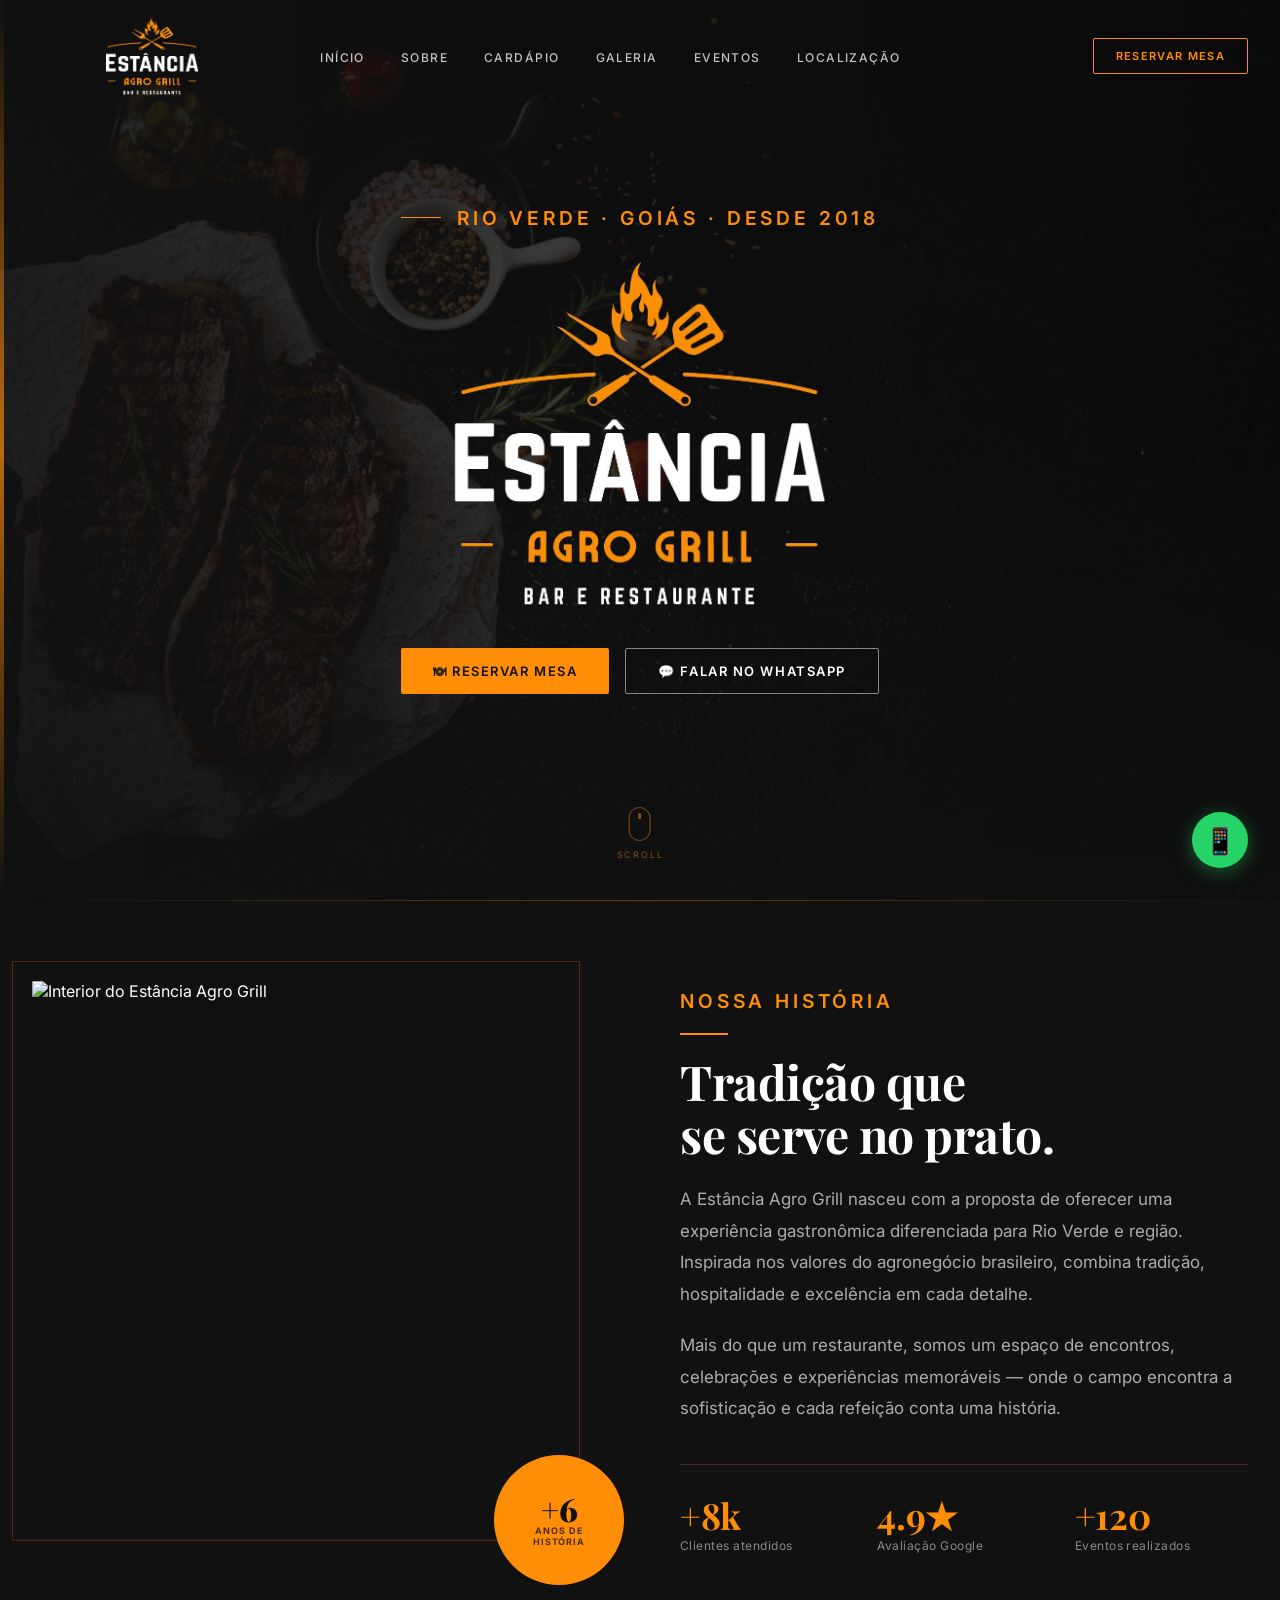
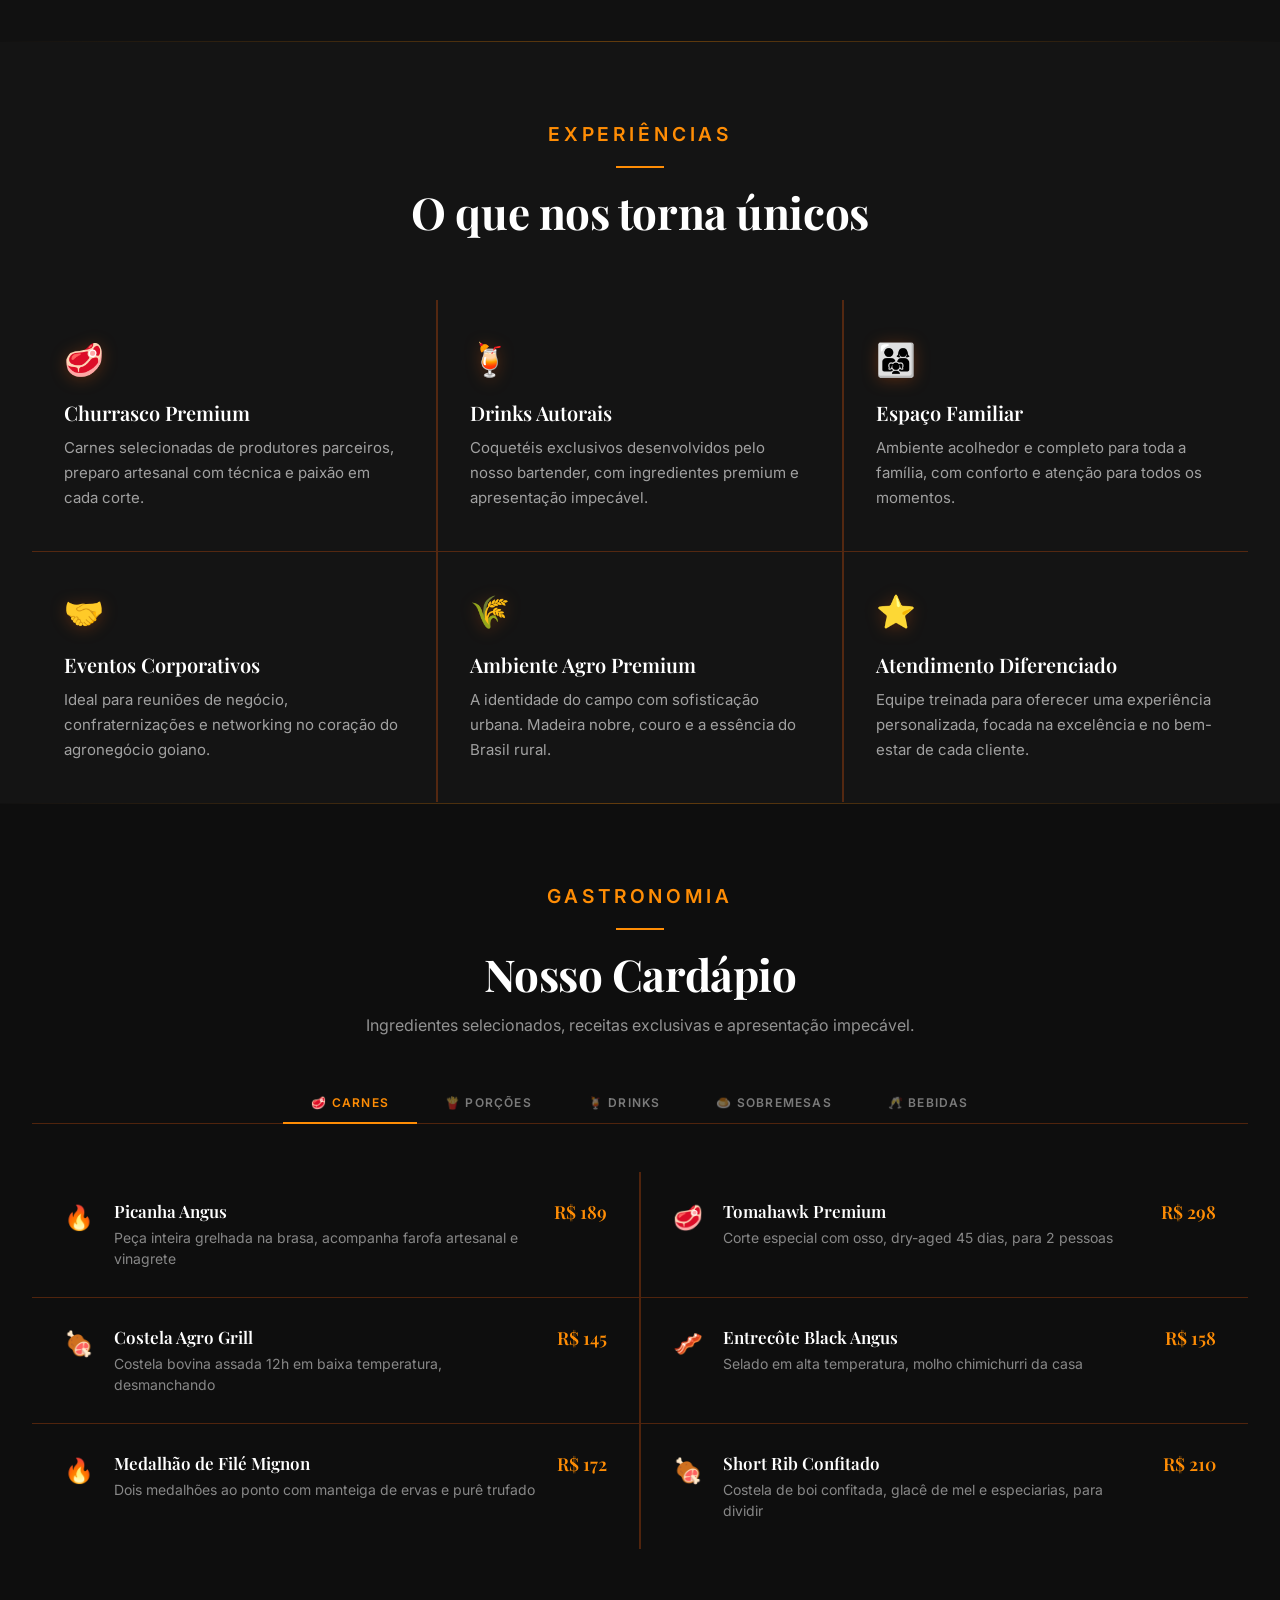
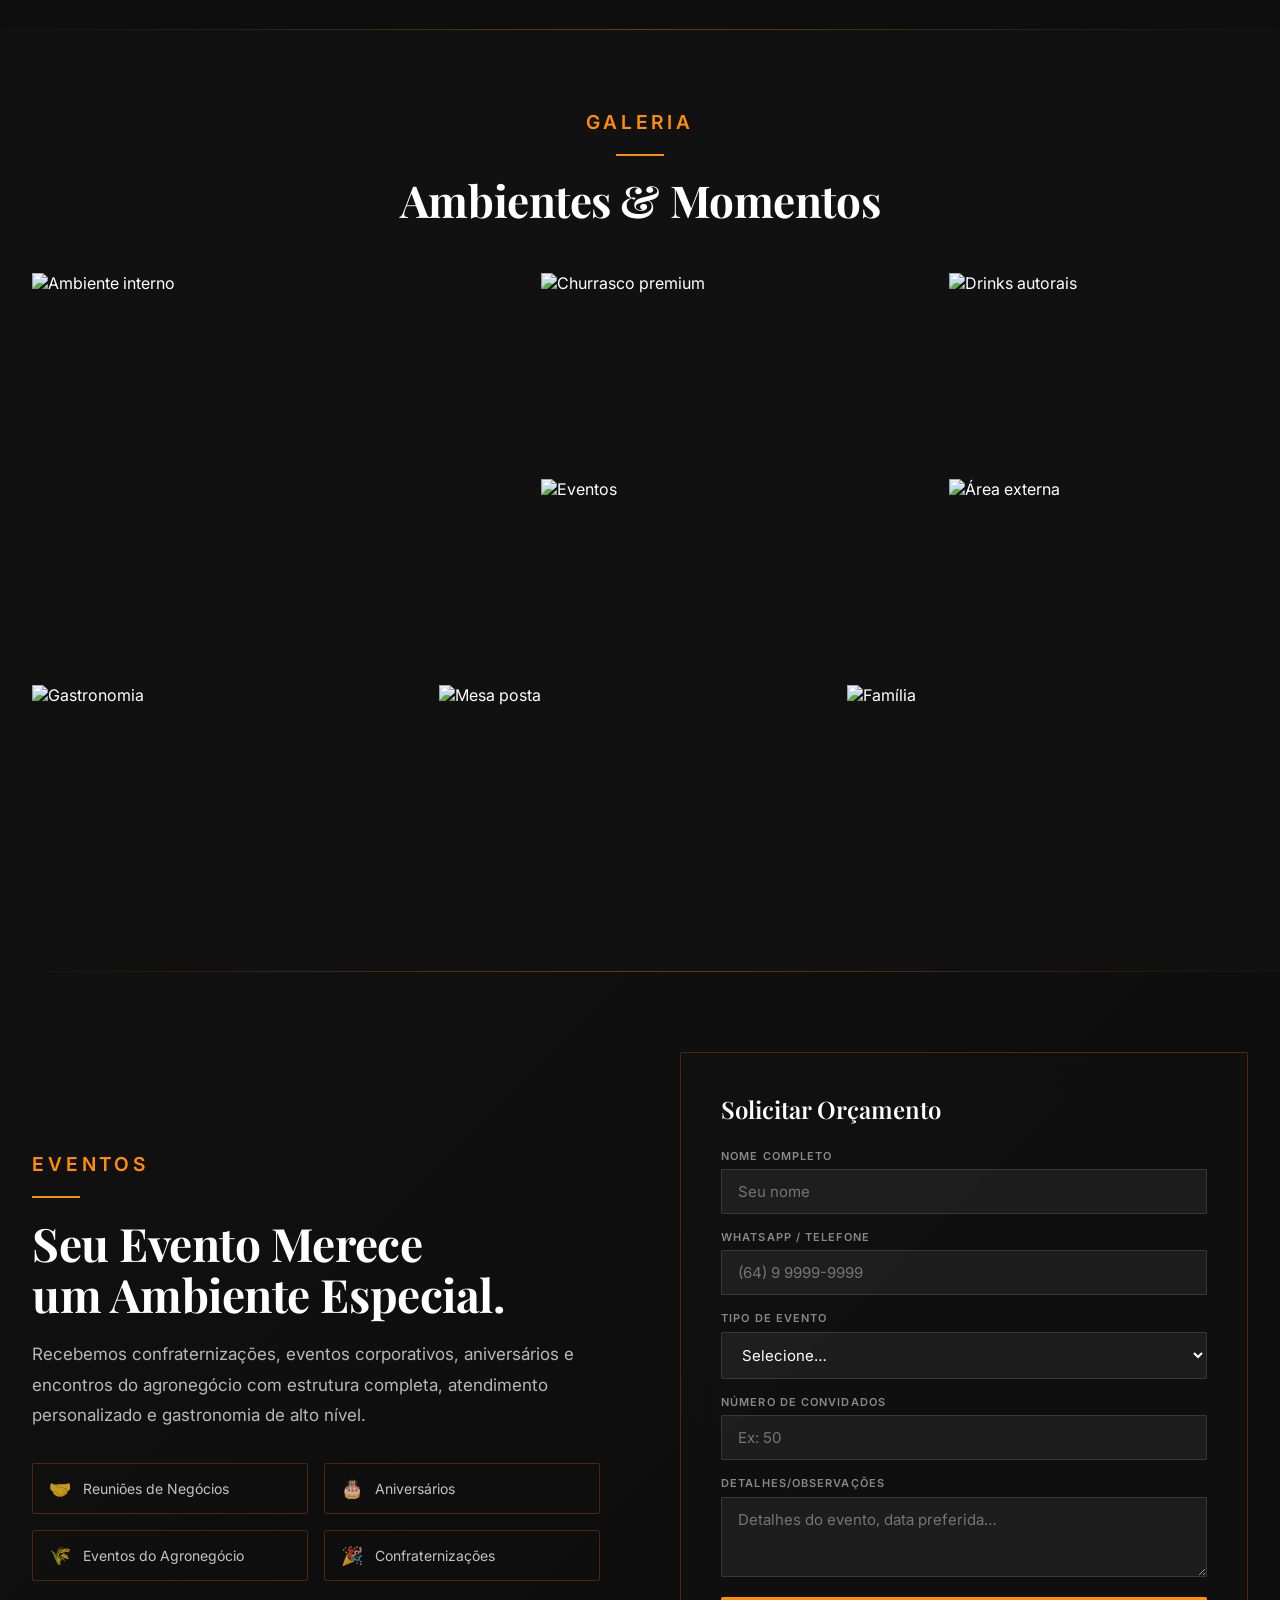
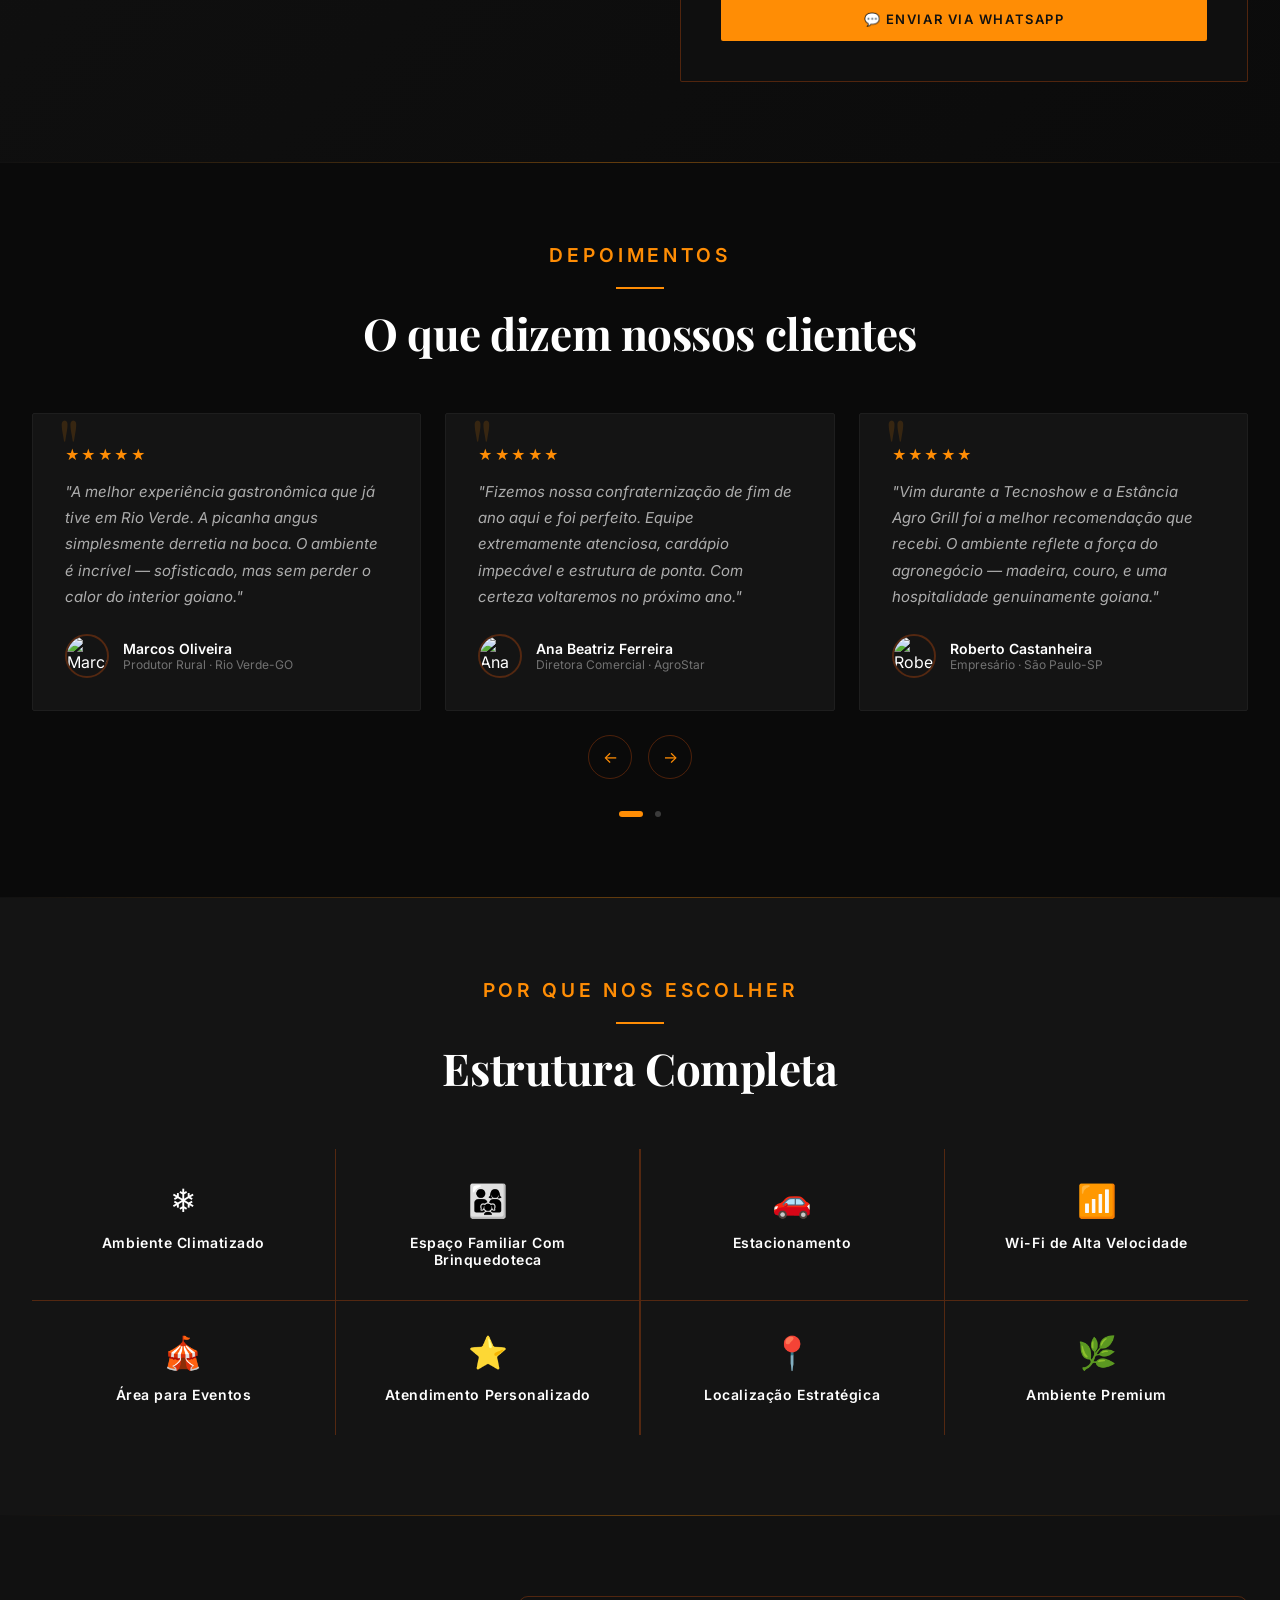
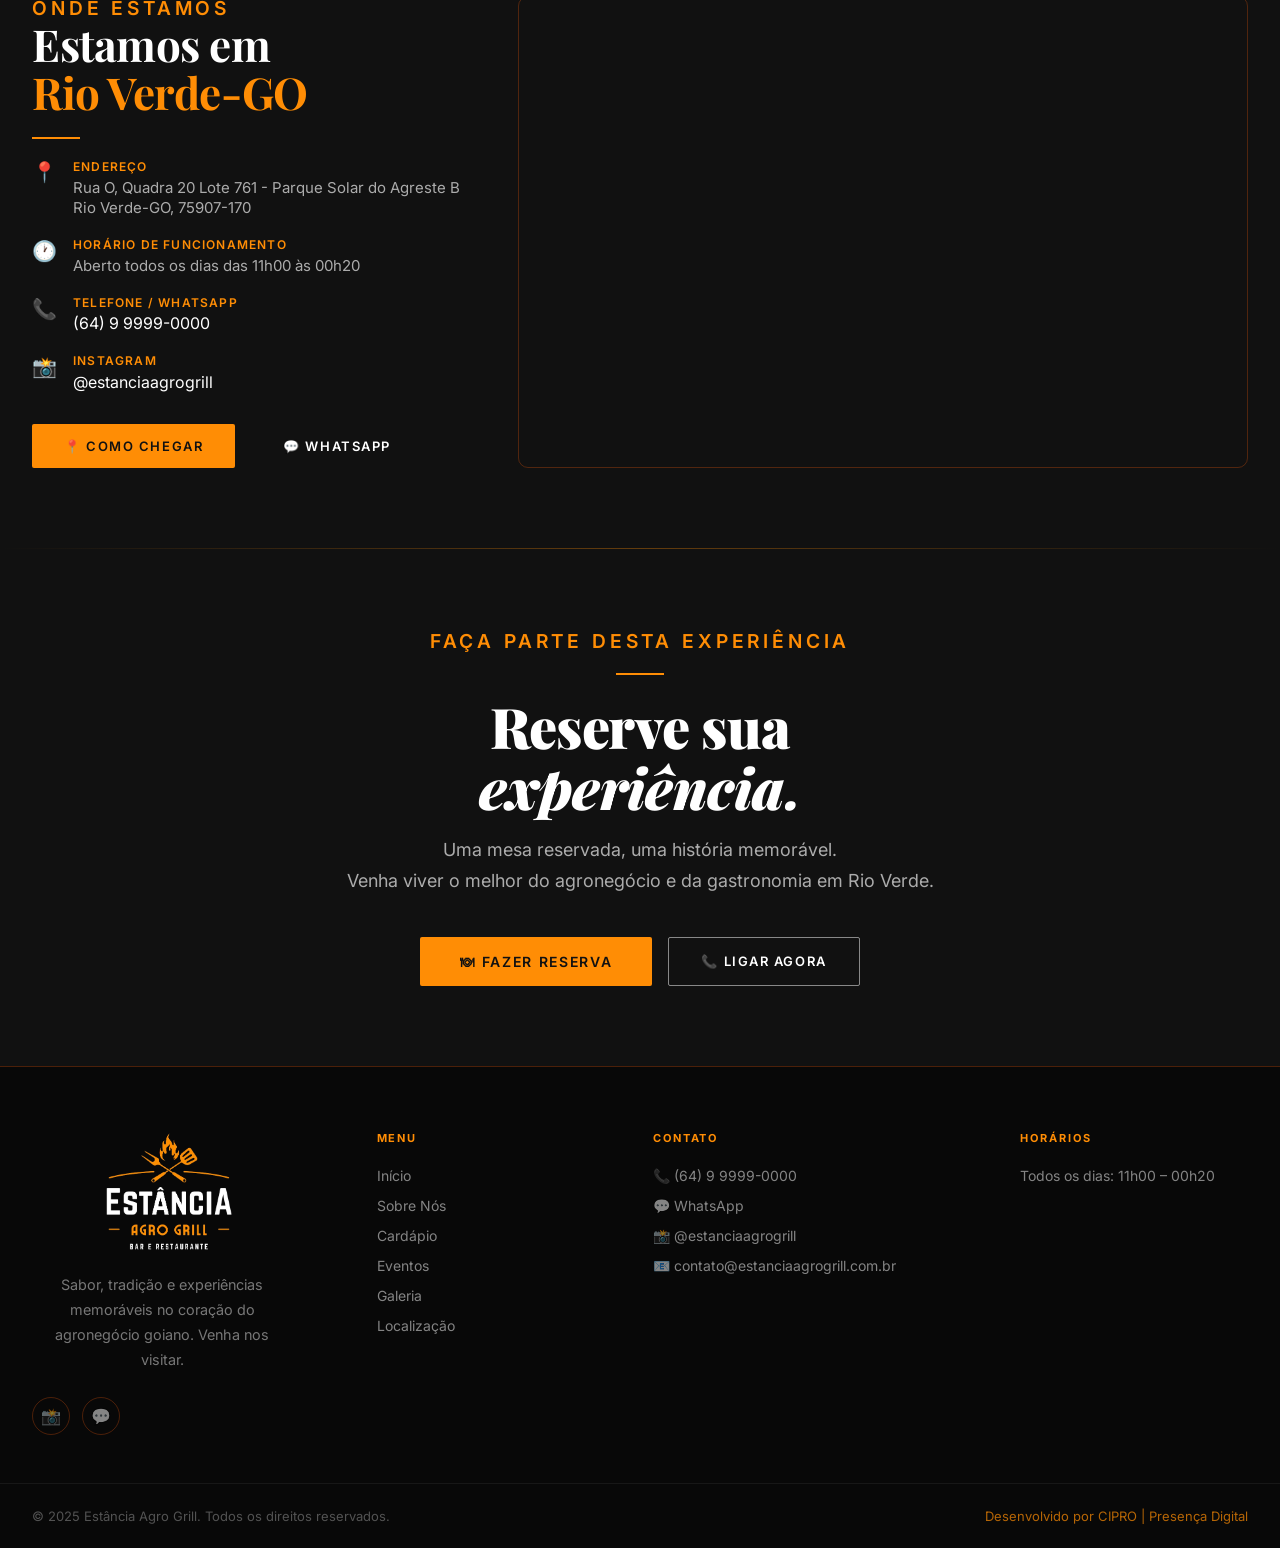
==== commit f106bec9: "Inserindo logo oficial do insta no header, footer e hero section" ====
--- a/index.html
+++ b/index.html
@@ -75,2207 +75,7 @@
     href="https://fonts.googleapis.com/css2?family=Playfair+Display:ital,wght@0,400;0,600;0,700;0,900;1,400;1,600&family=Inter:wght@300;400;500;600&display=swap"
     rel="stylesheet" />
 
-  <style>
-    /* * {
-      outline: 1px solid red !important;
-    } */
-
-    /* =============================================
-       DESIGN TOKENS
-    ============================================= */
-    :root {
-      --orange: #E8580A;
-      --dark-bg: #111111;
-      --orange-d: #CC4D08;
-      --dark2: #1A1A1A;
-      --accent: #E8580A;
-      --accent-l: #FF6A1A;
-      --white: #FFFFFF;
-      --off: #F5F5F0;
-      --dark: #111111;
-      --gray: #6B6B6B;
-      --line: rgba(232, 88, 10, 0.30);
-
-      --font-display: 'Playfair Display', Georgia, serif;
-      --font-body: 'Inter', system-ui, sans-serif;
-
-      --ease: cubic-bezier(0.4, 0, 0.2, 1);
-      --ease-out: cubic-bezier(0, 0, 0.2, 1);
-    }
-
-    /* =============================================
-       RESET & BASE
-    ============================================= */
-    *,
-    *::before,
-    *::after {
-      box-sizing: border-box;
-      margin: 0;
-      padding: 0;
-    }
-
-    html {
-      scroll-behavior: smooth;
-      font-size: 16px;
-    }
-
-    body {
-      font-family: var(--font-body);
-      background: var(--dark);
-      color: var(--white);
-      overflow-x: hidden;
-      -webkit-font-smoothing: antialiased;
-    }
-
-    img {
-      display: block;
-      max-width: 100%;
-    }
-
-    a {
-      text-decoration: none;
-      color: inherit;
-    }
-
-    ul {
-      list-style: none;
-    }
-
-    button {
-      cursor: pointer;
-      border: none;
-      background: none;
-      font-family: inherit;
-    }
-
-    /* =============================================
-       TYPOGRAPHY
-    ============================================= */
-    .display {
-      font-family: var(--font-display);
-      line-height: 1.1;
-      letter-spacing: -0.01em;
-    }
-
-    .eyebrow {
-      font-family: var(--font-body);
-      font-size: 1.2rem;
-      font-weight: 600;
-      letter-spacing: 0.2em;
-      text-transform: uppercase;
-      color: var(--accent);
-    }
-
-    /* =============================================
-       UTILITIES
-    ============================================= */
-    .container {
-      max-width: 1280px;
-      margin: 0 auto;
-      padding: 0 2rem;
-    }
-
-    .section-pad {
-      padding: 5rem 0;
-    }
-
-    .gold-line {
-      display: block;
-      width: 3rem;
-      height: 2px;
-      background: var(--accent);
-      margin: 1.25rem 0;
-    }
-
-    .btn {
-      display: inline-flex;
-      align-items: center;
-      gap: 0.5rem;
-      padding: 0.875rem 2rem;
-      font-family: var(--font-body);
-      font-size: 0.8125rem;
-      font-weight: 600;
-      letter-spacing: 0.12em;
-      text-transform: uppercase;
-      border-radius: 2px;
-      transition: all 0.3s var(--ease);
-    }
-
-    .btn-gold {
-      background: var(--accent);
-      color: var(--dark);
-    }
-
-    .btn-gold:hover {
-      background: var(--accent-l);
-      transform: translateY(-2px);
-      box-shadow: 0 8px 30px rgba(232, 88, 10, 0.35);
-    }
-
-    .btn-outline {
-      border: 1.5px solid rgba(255, 255, 255, 0.5);
-      color: var(--white);
-    }
-
-    .btn-outline:hover {
-      border-color: var(--accent);
-      color: var(--accent);
-      transform: translateY(-2px);
-    }
-
-    .btn-green {
-      background: var(--orange);
-      color: var(--white);
-    }
-
-    .btn-green:hover {
-      background: var(--orange-d);
-      transform: translateY(-2px);
-      box-shadow: 0 8px 30px rgba(232, 88, 10, 0.35);
-    }
-
-    /* Fade-in on scroll */
-    .reveal {
-      opacity: 0;
-      transform: translateY(32px);
-      transition: opacity 0.75s var(--ease-out), transform 0.75s var(--ease-out);
-    }
-
-    .reveal.visible {
-      opacity: 1;
-      transform: none;
-    }
-
-    .reveal-delay-1 {
-      transition-delay: 0.1s;
-    }
-
-    .reveal-delay-2 {
-      transition-delay: 0.2s;
-    }
-
-    .reveal-delay-3 {
-      transition-delay: 0.3s;
-    }
-
-    .reveal-delay-4 {
-      transition-delay: 0.4s;
-    }
-
-    .reveal-delay-5 {
-      transition-delay: 0.5s;
-    }
-
-    /* =============================================
-       HEADER / NAV
-    ============================================= */
-    #header {
-      position: fixed;
-      top: 0;
-      left: 0;
-      right: 0;
-      z-index: 100;
-      transition: all 0.4s var(--ease);
-      padding: 1rem 0;
-    }
-
-    #header.scrolled {
-      background: rgba(17, 17, 17, 0.96);
-      backdrop-filter: blur(12px);
-      -webkit-backdrop-filter: blur(12px);
-      padding: 0.875rem 0;
-      border-bottom: 1px solid var(--line);
-    }
-
-    .img-header {
-      position: absolute;
-      width: 50px;
-      left: 7.2rem;
-      top: -0.5rem;
-      pointer-events: none;
-    }
-
-    .nav-inner {
-      display: flex;
-      align-items: center;
-      justify-content: space-between;
-    }
-
-    /* Logo */
-    .logo {
-      display: flex !important;
-      flex-direction: column;
-      align-items: flex-start;
-      /* Mesmo modelo de caixa do .footer-brand */
-      gap: 0.1rem;
-      position: relative !important;
-      /* Essencial para o absolute do selo funcionar */
-      overflow: visible !important;
-      /* Impede que o selo seja cortado */
-    }
-
-    .logo-mark {
-      font-family: var(--font-display);
-      font-size: 1.375rem;
-      font-weight: 700;
-      color: var(--white);
-      letter-spacing: 0.04em;
-      line-height: 1;
-      position: relative;
-      display: flex;
-      flex-direction: column;
-      /* Empilha os itens: um fica embaixo do outro */
-      align-items: center;
-      /* Centraliza os textos horizontalmente */
-      text-align: center;
-    }
-
-    .logo-mark .cor-agro {
-      color: #e8580a;
-    }
-
-    .logo-agrogrill {
-      font-size: 0.7rem;
-    }
-
-    /* Nav links */
-    .nav-links {
-      display: flex;
-      align-items: center;
-      gap: 2.25rem;
-    }
-
-    .nav-links a {
-      font-size: 0.75rem;
-      font-weight: 500;
-      letter-spacing: 0.12em;
-      text-transform: uppercase;
-      color: rgba(255, 255, 255, 0.75);
-      position: relative;
-      transition: color 0.25s;
-    }
-
-    .nav-links a::after {
-      content: '';
-      position: absolute;
-      bottom: -3px;
-      left: 0;
-      width: 0;
-      height: 1px;
-      background: var(--accent);
-      transition: width 0.3s var(--ease);
-    }
-
-    .nav-links a:hover {
-      color: var(--accent);
-    }
-
-    .nav-links a:hover::after {
-      width: 100%;
-    }
-
-    .nav-cta {
-      padding: 0.625rem 1.375rem;
-      font-size: 0.6875rem;
-      font-weight: 600;
-      letter-spacing: 0.12em;
-      text-transform: uppercase;
-      border: 1.5px solid var(--accent);
-      color: var(--accent);
-      border-radius: 2px;
-      transition: all 0.25s;
-    }
-
-    .nav-cta:hover {
-      background: var(--accent);
-      color: var(--dark);
-    }
-
-    /* Hamburger */
-    .hamburger {
-      display: none;
-      flex-direction: column;
-      gap: 5px;
-      padding: 12px;
-      margin: -12px;
-    }
-
-    .hamburger span {
-      display: block;
-      width: 24px;
-      height: 1.5px;
-      background: var(--white);
-      transition: all 0.3s;
-    }
-
-    .mobile-menu {
-      display: none;
-      position: fixed;
-      inset: 0;
-      background: var(--dark);
-      z-index: 99;
-      flex-direction: column;
-      align-items: center;
-      justify-content: center;
-      gap: 2rem;
-      overflow-y: auto;
-      padding: 4rem 1.5rem;
-    }
-
-    .mobile-menu.open {
-      display: flex;
-    }
-
-    .mobile-menu a {
-      font-family: var(--font-display);
-      font-size: 2rem;
-      font-weight: 600;
-      color: var(--white);
-      transition: color 0.2s;
-    }
-
-    .mobile-menu a:hover {
-      color: var(--accent);
-    }
-
-    .mobile-menu-close {
-      position: absolute;
-      top: 1.5rem;
-      right: 2rem;
-      font-size: 2rem;
-      color: var(--white);
-    }
-
-    /* =============================================
-       HERO
-    ============================================= */
-    #hero {
-      position: relative;
-      height: 100vh;
-      min-height: 700px;
-      display: flex;
-      align-items: center;
-      overflow: hidden;
-    }
-
-    .hero-bg {
-      position: absolute;
-      inset: 0;
-      background-image: url('assets/fundo-hero.jpg');
-      background-size: cover;
-      background-position: center;
-      transform: scale(1.05);
-      transition: transform 6s ease-out;
-    }
-
-    .hero-bg.loaded {
-      transform: scale(1);
-    }
-
-    /* Multi-layer overlay — signature design element */
-    .hero-overlay {
-      position: absolute;
-      inset: 0;
-      background:
-        linear-gradient(to right, rgba(17, 17, 17, 0.88) 0%, rgba(17, 17, 17, 0.55) 55%, rgba(17, 17, 17, 0.2) 100%),
-        linear-gradient(to top, rgba(17, 17, 17, 0.7) 0%, transparent 50%);
-    }
-
-    /* Vertical gold accent line — brand signature */
-    .hero-accent {
-      position: absolute;
-      left: 0;
-      top: 0;
-      bottom: 0;
-      width: 4px;
-      background: linear-gradient(to bottom, transparent, var(--accent), transparent);
-      opacity: 0.7;
-    }
-
-    .hero-inner {
-      position: relative;
-      max-width: 720px;
-    }
-
-    .hero-imagem {
-      width: 100%;
-      /* Ajusta conforme necessário */
-      max-width: 300px;
-      /* Limita o tamanho */
-      margin: 20px auto;
-      display: block;
-    }
-
-    .container-imagem-flutuante {
-      position: absolute;
-      top: -0.5rem;
-      /* Distância do topo */
-      right: -11rem;
-      /* Distância da direita */
-      z-index: -1;
-      /* Coloca ele na camada de fundo */
-      pointer-events: none;
-      /* Impede que o selo atrapalhe cliques no texto */
-    }
-
-    .container-imagem-flutuante img {
-      width: 180px;
-    }
-
-    .hero-eyebrow {
-      display: flex;
-      align-items: center;
-      gap: 1rem;
-      margin-bottom: 1.5rem;
-    }
-
-    .hero-eyebrow::before {
-      content: '';
-      display: block;
-      width: 2.5rem;
-      height: 1px;
-      background: var(--accent);
-    }
-
-    .hero-title {
-      font-size: clamp(3rem, 7vw, 6.5rem);
-      font-weight: 900;
-      color: var(--white);
-      line-height: 1.0;
-      margin-bottom: 1.25rem;
-      position: relative;
-      z-index: 1;
-      display: flex;
-      flex-direction: column;
-      align-items: center;
-      text-align: center;
-      width: fit-content;
-      left: -3rem;
-    }
-
-    .hero-agrogrill {
-      font-size: 3.5rem;
-    }
-
-    .hero-title .cor-agro {
-      color: #e8580a;
-
-    }
-
-    .hero-subtitle {
-      font-family: var(--font-display);
-      font-size: clamp(1.125rem, 2vw, 1.375rem);
-      font-style: italic;
-      font-weight: 400;
-      color: rgba(255, 255, 255, 0.88);
-      margin-bottom: 1rem;
-      line-height: 1.5;
-    }
-
-
-    .hero-body {
-      font-size: 1rem;
-      color: rgba(255, 255, 255, 0.65);
-      line-height: 1.75;
-      max-width: 520px;
-      margin-bottom: 2.5rem;
-    }
-
-    .hero-actions {
-      display: flex;
-      gap: 1rem;
-      flex-wrap: wrap;
-    }
-
-    /* Scroll indicator */
-    .scroll-indicator {
-      position: absolute;
-      bottom: 2.5rem;
-      left: 50%;
-      transform: translateX(-50%);
-      z-index: 2;
-      display: flex;
-      flex-direction: column;
-      align-items: center;
-      gap: 0.5rem;
-      opacity: 0.5;
-      animation: bounce 2s infinite;
-    }
-
-    .scroll-indicator span {
-      font-size: 0.5625rem;
-      letter-spacing: 0.2em;
-      text-transform: uppercase;
-      color: var(--accent);
-    }
-
-    .scroll-mouse {
-      width: 22px;
-      height: 34px;
-      border: 1.5px solid var(--accent);
-      border-radius: 12px;
-      position: relative;
-    }
-
-    .scroll-mouse::after {
-      content: '';
-      position: absolute;
-      top: 5px;
-      left: 50%;
-      transform: translateX(-50%);
-      width: 3px;
-      height: 6px;
-      background: var(--accent);
-      border-radius: 2px;
-      animation: scrollDot 1.5s infinite;
-    }
-
-    @keyframes bounce {
-
-      0%,
-      100% {
-        transform: translateX(-50%) translateY(0);
-      }
-
-      50% {
-        transform: translateX(-50%) translateY(6px);
-      }
-    }
-
-    @keyframes scrollDot {
-      0% {
-        opacity: 1;
-        top: 5px;
-      }
-
-      100% {
-        opacity: 0;
-        top: 18px;
-      }
-    }
-
-    /* =============================================
-       GOLD DIVIDER
-    ============================================= */
-    .divider-gold {
-      height: 1px;
-      background: linear-gradient(to right, transparent, var(--accent), transparent);
-      opacity: 0.35;
-      margin: 0;
-    }
-
-    /* =============================================
-       SOBRE NÓS
-    ============================================= */
-    #sobre {
-      background: var(--dark);
-    }
-
-    .sobre-grid {
-      display: grid;
-      grid-template-columns: 1fr 1fr;
-      gap: 5rem;
-      align-items: center;
-    }
-
-    .sobre-img-wrap {
-      position: relative;
-    }
-
-    .sobre-img-wrap img {
-      width: 100%;
-      height: 580px;
-      object-fit: cover;
-      border-radius: 1px;
-    }
-
-    /* Decorative frame offset */
-    .sobre-img-wrap::before {
-      content: '';
-      position: absolute;
-      top: -1.25rem;
-      left: -1.25rem;
-      right: 1.25rem;
-      bottom: 1.25rem;
-      border: 1.5px solid var(--line);
-      border-radius: 1px;
-      z-index: 0;
-    }
-
-    .sobre-img-wrap img {
-      position: relative;
-      z-index: 1;
-    }
-
-    /* Gold badge overlay */
-    .sobre-badge {
-      position: absolute;
-      bottom: -1.5rem;
-      right: -1.5rem;
-      z-index: 2;
-      width: 130px;
-      height: 130px;
-      background: var(--accent);
-      border-radius: 50%;
-      display: flex;
-      flex-direction: column;
-      align-items: center;
-      justify-content: center;
-      text-align: center;
-      padding: 1rem;
-    }
-
-    .sobre-badge .num {
-      font-family: var(--font-display);
-      font-size: 2rem;
-      font-weight: 900;
-      color: var(--dark);
-      line-height: 1;
-    }
-
-    .sobre-badge .lbl {
-      font-size: 0.5625rem;
-      font-weight: 700;
-      letter-spacing: 0.1em;
-      text-transform: uppercase;
-      color: var(--dark);
-      opacity: 0.75;
-    }
-
-    .sobre-content h2 {
-      font-size: clamp(2.25rem, 4vw, 3rem);
-      font-weight: 700;
-      color: var(--white);
-      margin-bottom: 1.5rem;
-    }
-
-    .sobre-content p {
-      font-size: 1.0625rem;
-      color: rgba(255, 255, 255, 0.65);
-      line-height: 1.85;
-      margin-bottom: 1.25rem;
-    }
-
-    .sobre-stats {
-      display: grid;
-      grid-template-columns: repeat(3, 1fr);
-      gap: 1.5rem;
-      margin-top: 2.5rem;
-      padding-top: 2rem;
-      border-top: 1px solid var(--line);
-    }
-
-    .stat-item .num {
-      font-family: var(--font-display);
-      font-size: 2.25rem;
-      font-weight: 700;
-      color: var(--accent);
-      line-height: 1;
-    }
-
-    .stat-item .lbl {
-      font-size: 0.75rem;
-      color: rgba(255, 255, 255, 0.5);
-      margin-top: 0.3rem;
-      letter-spacing: 0.04em;
-    }
-
-    /* =============================================
-       DESTAQUES / FEATURES
-    ============================================= */
-    #destaques {
-      background: #141414;
-      padding-bottom: 1px;
-    }
-
-    .destaques-header {
-      text-align: center;
-      max-width: 600px;
-      margin: 0 auto 4rem;
-    }
-
-    .destaques-header h2 {
-      font-size: clamp(2rem, 4vw, 2.75rem);
-      font-weight: 700;
-      color: var(--white);
-    }
-
-    .destaques-header .gold-line {
-      margin: 1.25rem auto;
-    }
-
-    .destaques-grid {
-      display: grid;
-      grid-template-columns: repeat(3, 1fr);
-      gap: 1.5px;
-      background: var(--line);
-    }
-
-    .destaque-card {
-      background: #141414;
-      padding: 2.5rem 2rem;
-      position: relative;
-      overflow: hidden;
-      transition: background 0.35s var(--ease);
-    }
-
-    .destaque-card::before {
-      content: '';
-      position: absolute;
-      bottom: 0;
-      left: 0;
-      right: 0;
-      height: 3px;
-      background: var(--accent);
-      transform: scaleX(0);
-      transform-origin: left;
-      transition: transform 0.35s var(--ease);
-    }
-
-    .destaque-card:hover {
-      background: var(--orange);
-    }
-
-    .destaque-card:hover::before {
-      transform: scaleX(1);
-    }
-
-    .destaque-icon {
-      font-size: 2rem;
-      margin-bottom: 1.25rem;
-      display: block;
-      filter: drop-shadow(0 2px 8px rgba(232, 88, 10, 0.3));
-    }
-
-    .destaque-card h3 {
-      font-family: var(--font-display);
-      font-size: 1.25rem;
-      font-weight: 600;
-      color: var(--white);
-      margin-bottom: 0.625rem;
-    }
-
-    .destaque-card p {
-      font-size: 0.9375rem;
-      color: rgba(255, 255, 255, 0.6);
-      line-height: 1.65;
-    }
-
-    /* =============================================
-       CARDÁPIO
-    ============================================= */
-    #cardapio {
-      background: #0E0E0E;
-    }
-
-    .cardapio-header {
-      text-align: center;
-      max-width: 600px;
-      margin: 0 auto 3rem;
-    }
-
-    .cardapio-header h2 {
-      font-size: clamp(2rem, 4vw, 2.75rem);
-      font-weight: 700;
-      color: var(--white);
-      padding-bottom: 1rem;
-    }
-
-    .cardapio-header .gold-line {
-      margin: 1.25rem auto;
-    }
-
-    .cardapio-header p {
-      color: rgba(255, 255, 255, 0.55);
-      font-size: 1rem;
-    }
-
-    .cardapio-tabs {
-      display: flex;
-      justify-content: center;
-      gap: 0;
-      margin-bottom: 3rem;
-      border-bottom: 1px solid var(--line);
-    }
-
-    .tab-btn {
-      padding: 0.75rem 1.75rem;
-      font-size: 0.75rem;
-      font-weight: 600;
-      letter-spacing: 0.1em;
-      text-transform: uppercase;
-      color: rgba(255, 255, 255, 0.45);
-      border-bottom: 2px solid transparent;
-      margin-bottom: -1px;
-      transition: all 0.25s;
-    }
-
-    .tab-btn.active,
-    .tab-btn:hover {
-      color: var(--accent);
-      border-bottom-color: var(--accent);
-    }
-
-    .tab-panel {
-      display: none;
-    }
-
-    .tab-panel.active {
-      display: grid;
-      grid-template-columns: repeat(2, 1fr);
-      gap: 1.5px;
-      background: var(--line);
-    }
-
-    .menu-item {
-      background: #0E0E0E;
-      padding: 1.75rem 2rem;
-      display: flex;
-      gap: 1.25rem;
-      align-items: flex-start;
-      transition: background 0.25s;
-    }
-
-    .menu-item:hover {
-      background: #161616;
-    }
-
-    .menu-item-icon {
-      font-size: 1.5rem;
-      flex-shrink: 0;
-      margin-top: 0.2rem;
-    }
-
-    .menu-item-info {
-      flex: 1;
-    }
-
-    .menu-item-info h4 {
-      font-family: var(--font-display);
-      font-size: 1.0625rem;
-      font-weight: 600;
-      color: var(--white);
-      margin-bottom: 0.3rem;
-    }
-
-    .menu-item-info p {
-      font-size: 0.875rem;
-      color: rgba(255, 255, 255, 0.5);
-      line-height: 1.5;
-    }
-
-    .menu-item-price {
-      font-family: var(--font-display);
-      font-size: 1.125rem;
-      font-weight: 600;
-      color: var(--accent);
-      flex-shrink: 0;
-      white-space: nowrap;
-    }
-
-    /* =============================================
-       GALERIA
-    ============================================= */
-    #galeria {
-      background: var(--dark);
-    }
-
-    .galeria-header {
-      text-align: center;
-      max-width: 600px;
-      margin: 0 auto 3rem;
-    }
-
-    .galeria-header h2 {
-      font-size: clamp(2rem, 4vw, 2.75rem);
-      font-weight: 700;
-      color: var(--white);
-    }
-
-    .galeria-header .gold-line {
-      margin: 1.25rem auto;
-    }
-
-    .galeria-grid {
-      display: grid;
-      grid-template-columns: repeat(12, 1fr);
-      grid-template-rows: auto;
-      gap: 6px;
-    }
-
-    .gal-item {
-      overflow: hidden;
-      position: relative;
-      cursor: pointer;
-    }
-
-    .gal-item:nth-child(1) {
-      grid-column: span 5;
-      grid-row: span 2;
-    }
-
-    .gal-item:nth-child(2) {
-      grid-column: span 4;
-    }
-
-    .gal-item:nth-child(3) {
-      grid-column: span 3;
-    }
-
-    .gal-item:nth-child(4) {
-      grid-column: span 4;
-    }
-
-    .gal-item:nth-child(5) {
-      grid-column: span 3;
-    }
-
-    .gal-item:nth-child(6) {
-      grid-column: span 4;
-      grid-row: span 2;
-    }
-
-    .gal-item:nth-child(7) {
-      grid-column: span 4;
-    }
-
-    .gal-item:nth-child(8) {
-      grid-column: span 4;
-    }
-
-    .gal-item img {
-      width: 100%;
-      height: 100%;
-      min-height: 200px;
-      object-fit: cover;
-      transition: transform 0.6s var(--ease);
-    }
-
-    .gal-item:hover img {
-      transform: scale(1.06);
-    }
-
-    .gal-overlay {
-      position: absolute;
-      inset: 0;
-      background: rgba(0, 0, 0, 0.75);
-      opacity: 0;
-      display: flex;
-      align-items: center;
-      justify-content: center;
-      transition: opacity 0.35s;
-    }
-
-    .gal-overlay span {
-      font-size: 1.75rem;
-      color: var(--white);
-    }
-
-    .gal-item:hover .gal-overlay {
-      opacity: 1;
-    }
-
-    /* Lightbox */
-    .lightbox {
-      display: none;
-      position: fixed;
-      inset: 0;
-      z-index: 200;
-      background: rgba(0, 0, 0, 0.95);
-      align-items: center;
-      justify-content: center;
-    }
-
-    .lightbox.open {
-      display: flex;
-    }
-
-    .lightbox img {
-      max-width: 90vw;
-      max-height: 88vh;
-      object-fit: contain;
-      border-radius: 1px;
-    }
-
-    .lightbox-close {
-      position: absolute;
-      top: 1.5rem;
-      right: 2rem;
-      font-size: 2rem;
-      color: var(--white);
-      cursor: pointer;
-      opacity: 0.7;
-      transition: opacity 0.2s;
-    }
-
-    .lightbox-close:hover {
-      opacity: 1;
-    }
-
-    /* =============================================
-       EVENTOS
-    ============================================= */
-    #eventos {
-      position: relative;
-      overflow: hidden;
-    }
-
-    .eventos-bg {
-      position: absolute;
-      inset: 0;
-      background-image: url('https://images.unsplash.com/photo-1519671482749-fd09be7ccebf?w=1600&q=80');
-      background-size: cover;
-      background-position: center;
-      background-attachment: fixed;
-    }
-
-    @media (max-width: 1024px) {
-      .eventos-bg {
-        background-attachment: scroll;
-        /* fixed quebra/pisca no Safari iOS */
-      }
-    }
-
-    .eventos-overlay {
-      position: absolute;
-      inset: 0;
-      background: linear-gradient(135deg, rgba(17, 17, 17, 0.93) 0%, rgba(10, 10, 10, 0.85) 100%);
-    }
-
-    .eventos-inner {
-      position: relative;
-      z-index: 2;
-      display: grid;
-      grid-template-columns: 1fr 1fr;
-      gap: 5rem;
-      align-items: center;
-    }
-
-    .eventos-content h2 {
-      font-size: clamp(2rem, 4vw, 2.875rem);
-      font-weight: 700;
-      color: var(--white);
-      margin-bottom: 1.25rem;
-    }
-
-    .eventos-content p {
-      font-size: 1.0625rem;
-      color: rgba(255, 255, 255, 0.7);
-      line-height: 1.8;
-      margin-bottom: 2rem;
-    }
-
-    .eventos-types {
-      display: grid;
-      grid-template-columns: 1fr 1fr;
-      gap: 1rem;
-    }
-
-    .eventos-type {
-      display: flex;
-      align-items: center;
-      gap: 0.75rem;
-      padding: 0.875rem 1rem;
-      border: 1px solid var(--line);
-      border-radius: 2px;
-      font-size: 0.875rem;
-      color: rgba(255, 255, 255, 0.75);
-    }
-
-    .eventos-type span {
-      font-size: 1.125rem;
-    }
-
-    .eventos-form-card {
-      background: rgba(17, 17, 17, 0.85);
-      backdrop-filter: blur(16px);
-      border: 1px solid var(--line);
-      padding: 2.5rem;
-      border-radius: 2px;
-    }
-
-    .eventos-form-card h3 {
-      font-family: var(--font-display);
-      font-size: 1.5rem;
-      font-weight: 600;
-      color: var(--white);
-      margin-bottom: 1.5rem;
-    }
-
-    .form-group {
-      margin-bottom: 1rem;
-    }
-
-    .form-group label {
-      display: block;
-      font-size: 0.6875rem;
-      font-weight: 600;
-      letter-spacing: 0.1em;
-      text-transform: uppercase;
-      color: rgba(255, 255, 255, 0.5);
-      margin-bottom: 0.4rem;
-    }
-
-    .form-group input,
-    .form-group select,
-    .form-group textarea {
-      width: 100%;
-      padding: 0.75rem 1rem;
-      background: rgba(255, 255, 255, 0.06);
-      border: 1px solid rgba(255, 255, 255, 0.12);
-      border-radius: 2px;
-      color: var(--white);
-      font-family: var(--font-body);
-      font-size: 0.9375rem;
-      transition: border-color 0.25s;
-    }
-
-    .form-group input:focus,
-    .form-group select:focus,
-    .form-group textarea:focus {
-      outline: none;
-      border-color: var(--accent);
-    }
-
-    .form-group select option {
-      background: var(--dark);
-    }
-
-    .form-group textarea {
-      resize: vertical;
-      min-height: 80px;
-    }
-
-    /* =============================================
-       DEPOIMENTOS
-    ============================================= */
-    #depoimentos {
-      background: #0A0A0A;
-    }
-
-    .depoimentos-header {
-      text-align: center;
-      max-width: 600px;
-      margin: 0 auto 3.5rem;
-    }
-
-    .depoimentos-header h2 {
-      font-size: clamp(2rem, 4vw, 2.75rem);
-      font-weight: 700;
-      color: var(--white);
-    }
-
-    .depoimentos-header .gold-line {
-      margin: 1.25rem auto;
-    }
-
-    .carousel-track-wrap {
-      overflow: hidden;
-      position: relative;
-    }
-
-    .carousel-track {
-      display: flex;
-      gap: 1.5rem;
-      transition: transform 0.5s var(--ease);
-    }
-
-    .depoimento-card {
-      display: flex;
-      flex-direction: column;
-      flex: 0 0 calc(33.333% - 1rem);
-      background: #141414;
-      border: 1px solid #1E1E1E;
-      padding: 2rem;
-      border-radius: 2px;
-      position: relative;
-    }
-
-    .depoimento-card::before {
-      content: '"';
-      position: absolute;
-      top: -0.5rem;
-      left: 1.5rem;
-      font-family: var(--font-display);
-      font-size: 5rem;
-      color: var(--accent);
-      opacity: 0.15;
-      line-height: 1;
-    }
-
-    .dep-stars {
-      color: var(--accent);
-      font-size: 0.875rem;
-      letter-spacing: 0.1em;
-      margin-bottom: 1rem;
-    }
-
-    .dep-text {
-      font-size: 0.9375rem;
-      color: rgba(255, 255, 255, 0.65);
-      line-height: 1.75;
-      margin-bottom: 1.5rem;
-      font-style: italic;
-    }
-
-    .dep-author {
-      display: flex;
-      align-items: center;
-      gap: 0.875rem;
-      margin-top: auto;
-    }
-
-    .dep-avatar {
-      width: 44px;
-      height: 44px;
-      border-radius: 50%;
-      object-fit: cover;
-      border: 2px solid var(--line);
-    }
-
-    .dep-name {
-      font-weight: 600;
-      font-size: 0.875rem;
-      color: var(--white);
-    }
-
-    .dep-role {
-      font-size: 0.75rem;
-      color: rgba(255, 255, 255, 0.4);
-    }
-
-    .carousel-controls {
-      display: flex;
-      justify-content: center;
-      gap: 0.75rem;
-      margin-top: 2rem;
-    }
-
-    .carousel-dot {
-      width: 6px;
-      height: 6px;
-      border-radius: 50%;
-      background: rgba(255, 255, 255, 0.2);
-      transition: all 0.3s;
-      cursor: pointer;
-    }
-
-    .carousel-dot.active {
-      background: var(--accent);
-      width: 24px;
-      border-radius: 3px;
-    }
-
-    .carousel-btn-wrap {
-      display: flex;
-      justify-content: center;
-      gap: 1rem;
-      margin-top: 1.5rem;
-    }
-
-    .carousel-btn {
-      width: 44px;
-      height: 44px;
-      border: 1.5px solid var(--line);
-      border-radius: 50%;
-      display: flex;
-      align-items: center;
-      justify-content: center;
-      color: var(--accent);
-      font-size: 1rem;
-      transition: all 0.25s;
-    }
-
-    .carousel-btn:hover {
-      background: var(--accent);
-      color: var(--dark);
-      border-color: var(--accent);
-    }
-
-    /* =============================================
-       DIFERENCIAIS
-    ============================================= */
-    #diferenciais {
-      background: #141414;
-    }
-
-    .dif-header {
-      text-align: center;
-      max-width: 600px;
-      margin: 0 auto 3.5rem;
-    }
-
-    .dif-header h2 {
-      font-size: clamp(2rem, 4vw, 2.75rem);
-      font-weight: 700;
-      color: var(--white);
-    }
-
-    .dif-header .gold-line {
-      margin: 1.25rem auto;
-    }
-
-    .dif-grid {
-      display: grid;
-      grid-template-columns: repeat(4, 1fr);
-      gap: 1.5px;
-      background: var(--line);
-    }
-
-    .dif-item {
-      background: #141414;
-      padding: 2rem 1.75rem;
-      text-align: center;
-      transition: background 0.3s;
-    }
-
-    .dif-item:hover {
-      background: var(--orange);
-    }
-
-    .dif-item .icon {
-      font-size: 2rem;
-      margin-bottom: 0.875rem;
-    }
-
-    .dif-item h4 {
-      font-size: 0.875rem;
-      font-weight: 600;
-      color: var(--white);
-      letter-spacing: 0.04em;
-    }
-
-    /* =============================================
-       LOCALIZAÇÃO
-    ============================================= */
-    #localizacao {
-      background: var(--dark);
-    }
-
-    .loc-grid {
-      display: grid;
-      grid-template-columns: 40% 60%;
-      align-items: stretch;
-    }
-
-    .loc-content h2 {
-      font-size: clamp(2rem, 4vw, 2.75rem);
-      font-weight: 700;
-      color: var(--white);
-      margin-bottom: 0.5rem;
-    }
-
-    .loc-content .gold-line {
-      margin: 1.25rem 0;
-    }
-
-    .loc-info {
-      display: flex;
-      flex-direction: column;
-      gap: 1.25rem;
-      margin-bottom: 2rem;
-    }
-
-    .loc-info-row {
-      display: flex;
-      gap: 1rem;
-      align-items: flex-start;
-    }
-
-    .loc-info-icon {
-      font-size: 1.25rem;
-      flex-shrink: 0;
-      margin-top: 0.1rem;
-    }
-
-    .loc-info-text strong {
-      display: block;
-      font-size: 0.75rem;
-      font-weight: 600;
-      letter-spacing: 0.1em;
-      text-transform: uppercase;
-      color: var(--accent);
-      margin-bottom: 0.2rem;
-    }
-
-    .loc-info-text span {
-      font-size: 0.9375rem;
-      color: rgba(255, 255, 255, 0.65);
-    }
-
-    .loc-actions {
-      display: flex;
-      gap: 1rem;
-      flex-wrap: wrap;
-    }
-
-    .loc-map {
-      border-radius: 10px;
-      overflow: hidden;
-      border: 1px solid var(--line);
-      min-height: 100%;
-    }
-
-    .loc-map iframe {
-      display: block;
-      width: 100%;
-      height: 100%;
-      min-height: 300px;
-      border: none;
-      filter: grayscale(40%) contrast(1.1);
-    }
-
-    /* =============================================
-       CTA FINAL
-    ============================================= */
-    #cta {
-      position: relative;
-      overflow: hidden;
-      text-align: center;
-    }
-
-    .cta-bg {
-      position: absolute;
-      inset: 0;
-      background-image: url('https://images.unsplash.com/photo-1558618666-fcd25c85cd64?w=1600&q=80');
-      background-size: cover;
-      background-position: center;
-    }
-
-    .cta-overlay {
-      position: absolute;
-      inset: 0;
-      background: linear-gradient(to bottom, rgba(17, 17, 17, 0.88), rgba(17, 17, 17, 0.82));
-    }
-
-    .cta-inner {
-      position: relative;
-      z-index: 2;
-      max-width: 700px;
-      margin: 0 auto;
-    }
-
-    .cta-inner h2 {
-      font-size: clamp(2.25rem, 5vw, 3.5rem);
-      font-weight: 900;
-      color: var(--white);
-      margin-bottom: 1rem;
-    }
-
-    .cta-inner .gold-line {
-      margin: 1.25rem auto;
-    }
-
-    .cta-inner p {
-      font-size: 1.125rem;
-      color: rgba(255, 255, 255, 0.65);
-      margin-bottom: 2.5rem;
-      line-height: 1.75;
-    }
-
-    .cta-actions {
-      display: flex;
-      gap: 1rem;
-      justify-content: center;
-      flex-wrap: wrap;
-    }
-
-    /* =============================================
-       FOOTER
-    ============================================= */
-    #footer {
-      background: #080808;
-      padding: 4rem 0 0;
-      border-top: 1px solid var(--line);
-    }
-
-    .footer-grid {
-      display: grid;
-      grid-template-columns: 1.3fr 1fr 1.4fr 1fr;
-      gap: 3rem;
-      padding-bottom: 3rem;
-    }
-
-    .footer-brand {
-      display: flex;
-      flex-direction: column;
-      align-items: flex-start;
-      /* Posiciona o bloco à esquerda */
-      position: relative;
-    }
-
-    /* Mantém ESTÂNCIA centralizada em relação a AGRO GRILL */
-    .footer-brand .logo-mark {
-      align-items: center;
-      text-align: center;
-    }
-
-    .footer-brand p {
-      font-size: 0.9rem;
-      color: rgba(255, 255, 255, 0.45);
-      line-height: 1.75;
-      margin: 1rem 0 1.5rem;
-      max-width: 260px;
-    }
-
-    .img-footer {
-      position: absolute;
-      width: 50px;
-      left: 7.2rem;
-      pointer-events: none;
-      top: -0.5rem;
-    }
-
-    .footer-socials {
-      display: flex;
-      gap: 0.75rem;
-    }
-
-    .social-link {
-      width: 38px;
-      height: 38px;
-      border: 1px solid var(--line);
-      border-radius: 50%;
-      display: flex;
-      align-items: center;
-      justify-content: center;
-      font-size: 1rem;
-      color: rgba(255, 255, 255, 0.5);
-      transition: all 0.25s;
-    }
-
-    .social-link:hover {
-      border-color: var(--accent);
-      color: var(--accent);
-      transform: translateY(-2px);
-    }
-
-    .footer-col h4 {
-      font-size: 0.6875rem;
-      font-weight: 700;
-      letter-spacing: 0.18em;
-      text-transform: uppercase;
-      color: var(--accent);
-      margin-bottom: 1.25rem;
-    }
-
-    .footer-col ul li {
-      margin-bottom: 0.625rem;
-    }
-
-    .footer-col ul li a,
-    .footer-col ul li span {
-      font-size: 0.875rem;
-      color: rgba(255, 255, 255, 0.5);
-      transition: color 0.2s;
-    }
-
-    .footer-col ul li a:hover {
-      color: var(--white);
-    }
-
-    .footer-bottom {
-      border-top: 1px solid rgba(255, 255, 255, 0.06);
-      padding: 1.5rem 2rem;
-      display: flex;
-      justify-content: space-between;
-      align-items: center;
-      flex-wrap: wrap;
-      gap: 1rem;
-    }
-
-    .footer-bottom p {
-      font-size: 0.8125rem;
-      color: rgba(255, 255, 255, 0.3);
-    }
-
-    .footer-bottom a {
-      color: var(--accent);
-      font-size: 0.8125rem;
-      opacity: 0.7;
-      transition: opacity 0.2s;
-    }
-
-    .footer-bottom a:hover {
-      opacity: 1;
-    }
-
-    /* WhatsApp float */
-    .whatsapp-float {
-      position: fixed;
-      bottom: 2rem;
-      right: 2rem;
-      z-index: 90;
-      width: 56px;
-      height: 56px;
-      background: #25D366;
-      border-radius: 50%;
-      display: flex;
-      align-items: center;
-      justify-content: center;
-      font-size: 1.625rem;
-      box-shadow: 0 4px 20px rgba(37, 211, 102, 0.4);
-      transition: transform 0.25s, box-shadow 0.25s;
-      animation: pulse-green 2s infinite;
-    }
-
-    .whatsapp-float:hover {
-      transform: scale(1.1);
-      box-shadow: 0 6px 28px rgba(37, 211, 102, 0.55);
-    }
-
-    @keyframes pulse-green {
-
-      0%,
-      100% {
-        box-shadow: 0 4px 20px rgba(37, 211, 102, 0.4);
-      }
-
-      50% {
-        box-shadow: 0 4px 30px rgba(37, 211, 102, 0.65);
-      }
-    }
-
-    /* =============================================
-       RESPONSIVE
-    ============================================= */
-    @media (max-width: 1024px) {
-
-      .logo-mark {
-        font-family: var(--font-display);
-        font-size: 1.375rem;
-        font-weight: 700;
-        color: var(--white);
-        letter-spacing: 0.04em;
-        line-height: 1;
-        position: relative;
-        display: flex;
-        flex-direction: column;
-        /* Empilha os itens: um fica embaixo do outro */
-        align-items: center;
-        /* Centraliza os textos horizontalmente */
-        text-align: center;
-      }
-
-      .img-header {
-        left: 7.2rem;
-      }
-
-      .hero-inner {
-        margin-top: 20rem;
-      }
-
-      .hero-title {
-        font-size: 5rem;
-        left: 0;
-      }
-
-      .hero-agrogrill {
-        font-size: 2rem;
-      }
-
-      .container-imagem-flutuante {
-        position: absolute;
-        top: -1.5rem;
-        right: -11rem;
-        z-index: -1;
-        pointer-events: none;
-      }
-
-      .nav-links {
-        display: none;
-      }
-
-      .img-footer {
-        left: 7.2rem;
-      }
-
-      .hamburger {
-        display: flex;
-      }
-
-      .nav-cta {
-        display: inline-flex;
-      }
-
-      .sobre-grid {
-        grid-template-columns: 1fr;
-      }
-
-      .sobre-img-wrap {
-        order: -1;
-      }
-
-      .sobre-img-wrap img {
-        height: 380px;
-      }
-
-      .sobre-badge {
-        width: 100px;
-        height: 100px;
-      }
-
-      .sobre-badge .num {
-        font-size: 1.5rem;
-      }
-
-      .destaques-grid {
-        grid-template-columns: repeat(2, 1fr);
-      }
-
-      .tab-panel.active {
-        grid-template-columns: 1fr;
-      }
-
-      .eventos-inner {
-        grid-template-columns: 1fr;
-      }
-
-      .dif-grid {
-        grid-template-columns: repeat(2, 1fr);
-      }
-
-      .loc-actions {
-        display: flex;
-        width: 100%;
-        /* Garante que o contêiner ocupe a largura total */
-        gap: 1rem;
-        /* Mantém o espaçamento entre eles */
-        margin-bottom: 8px;
-      }
-
-      .loc-actions a {
-        justify-content: center;
-        flex: 1;
-      }
-
-      .loc-grid {
-        grid-template-columns: 1fr;
-      }
-
-      .footer-grid {
-        grid-template-columns: 1fr 1fr;
-      }
-
-      .galeria-grid {
-        grid-template-columns: repeat(2, 1fr);
-      }
-
-      .gal-item:nth-child(n) {
-        grid-column: span 1 !important;
-        grid-row: span 1 !important;
-      }
-    }
-
-    @media (max-width: 913px) {
-
-      .scroll-indicator {
-        display: none;
-      }
-
-      .img-header {
-        width: 3.8rem;
-      }
-
-      .container-imagem-flutuante {
-        position: absolute;
-        width: 132px;
-        top: 0rem;
-        right: -8.5rem;
-        z-index: -1;
-        pointer-events: none;
-      }
-
-      .container-imagem-flutuante img {
-        width: 100%;
-        /* Acompanha o tamanho do container acima, em vez de valor fixo */
-        height: auto;
-      }
-
-      #hero {
-        min-height: 100dvh;
-        height: 100dvh;
-        /* Evita "salto" de altura quando a barra do navegador mobile aparece/some */
-      }
-
-      .hero-inner {
-        margin-top: 7rem;
-      }
-
-      .hero-title {
-        font-size: clamp(2.75rem, 9vw, 4.75rem);
-        left: 1rem;
-        top: 1.4rem;
-      }
-
-      .hero-agrogrill {
-        font-size: 2.5rem;
-      }
-
-      .hero-subtitle {
-        padding-top: 3rem;
-        padding-bottom: 1rem;
-        font-size: clamp(1.375rem, 2.2vw, 2.125rem);
-      }
-
-      .hero-body {
-        font-size: 1.0625rem;
-        color: rgba(255, 255, 255, 0.65);
-        line-height: 1.7;
-        max-width: 520px;
-        margin-bottom: 2.75rem;
-      }
-
-      .hero-actions {
-        margin-bottom: 2rem;
-      }
-
-      .img-footer {
-        width: 3.8rem;
-      }
-    }
-
-    @media (max-width: 768px) {
-
-      .logo-mark {
-        font-family: var(--font-display);
-        font-size: 1.375rem;
-        font-weight: 700;
-        color: var(--white);
-        letter-spacing: 0.04em;
-        line-height: 1;
-        position: relative;
-        display: flex;
-        flex-direction: column;
-        /* Empilha os itens: um fica embaixo do outro */
-        align-items: center;
-        /* Centraliza os textos horizontalmente */
-        text-align: center;
-      }
-
-      .logo-agrogrill {
-        font-size: 0.7rem;
-      }
-
-      .img-header {
-        left: 7.2rem;
-        top: -0.8rem;
-        width: 4rem;
-      }
-
-      .destaques-header {
-        margin: 0px auto 0.5rem;
-      }
-
-      .hero-inner {
-        margin-top: 1rem;
-      }
-
-      .hero-title {
-        font-size: 6rem;
-        margin-top: 4rem;
-        left: 0rem;
-      }
-
-      .hero-agrogrill {
-        font-size: 3rem;
-      }
-
-      .container-imagem-flutuante {
-        right: -8.5rem;
-        top: 0.75rem;
-        width: 8.5rem;
-      }
-
-      .hero-subtitle {
-        font-size: 2.3rem;
-        margin-top: 4rem;
-      }
-
-      .hero-body {
-        font-size: 1.5rem;
-        margin-top: 4rem;
-      }
-
-      .section-pad {
-        padding: 2.5rem 0;
-      }
-
-      .img-footer {
-        left: 7.2rem;
-        top: -0.8rem;
-        width: 4rem;
-      }
-
-      .destaques-grid {
-        grid-template-columns: 1fr;
-      }
-
-      .dif-grid {
-        grid-template-columns: repeat(2, 1fr);
-      }
-
-      .footer-grid {
-        grid-template-columns: 1fr;
-      }
-
-      .sobre-stats {
-        grid-template-columns: repeat(3, 1fr);
-      }
-
-      .depoimento-card {
-        flex: 0 0 calc(100% - 0rem);
-      }
-
-      .cardapio-tabs {
-        flex-wrap: nowrap;
-        overflow-x: auto;
-        justify-content: flex-start;
-        -webkit-overflow-scrolling: touch;
-        scrollbar-width: none;
-        padding-bottom: 0;
-      }
-
-      .cardapio-tabs::-webkit-scrollbar {
-        display: none;
-      }
-
-      .tab-btn {
-        flex-shrink: 0;
-        white-space: nowrap;
-      }
-
-      .hero-actions {
-        flex-direction: column;
-        align-items: stretch;
-      }
-
-      .hero-actions .btn {
-        padding: 0.875rem 1.375rem;
-        font-size: 0.8125rem;
-        text-align: center;
-        justify-content: center;
-        width: 100%;
-      }
-
-      .loc-actions {
-        flex-direction: column;
-      }
-
-      .loc-actions .btn {
-        width: 100%;
-        justify-content: center;
-        text-align: center;
-      }
-
-      .loc-map {
-        margin-top: 1.5rem;
-        min-height: 260px;
-      }
-
-      .footer-socials {
-        margin-top: 0.5rem;
-      }
-
-      .cta-actions {
-        flex-direction: column;
-        align-items: center;
-      }
-
-      .cta-actions .btn {
-        width: 100%;
-        max-width: 320px;
-        justify-content: center;
-        text-align: center;
-        padding: 1rem 2rem !important;
-        font-size: 0.875rem !important;
-      }
-    }
-
-    @media (max-width: 480px) {
-
-      .logo-mark {
-        font-family: var(--font-display);
-        font-size: 1.375rem;
-        font-weight: 700;
-        color: var(--white);
-        letter-spacing: 0.04em;
-        line-height: 1;
-        position: relative;
-        display: flex;
-        flex-direction: column;
-        /* Empilha os itens: um fica embaixo do outro */
-        align-items: center;
-        /* Centraliza os textos horizontalmente */
-        text-align: center;
-      }
-
-      .logo-agrogrill {
-        font-size: 0.7rem;
-      }
-
-      .img-header {
-        left: 7.25rem;
-        width: 36px;
-        top: 0rem;
-      }
-
-      .container-imagem-flutuante {
-        width: 7rem;
-        right: -7rem;
-        top: -1rem;
-        position: absolute;
-      }
-
-      .container {
-        padding: 0 1.25rem;
-      }
-
-      .hero-title {
-        font-size: 3rem;
-        margin-top: 4rem;
-        left: 1rem;
-      }
-
-      .hero-agrogrill {
-        font-size: 2rem;
-      }
-
-      .hero-subtitle {
-        margin-top: 2.5rem;
-        font-size: 1.32rem;
-      }
-
-      .hero-inner {
-        margin-top: 0.5rem;
-      }
-
-      .hero-eyebrow {
-        margin-bottom: 1.5rem;
-        margin-top: 0;
-      }
-
-      .hero-body {
-        font-size: 1.17rem;
-        margin-bottom: 2rem;
-        margin-top: 1.75rem;
-      }
-
-      .hero-actions {
-        margin-top: 4rem;
-      }
-
-      .eyebrow {
-        font-size: 0.75rem;
-      }
-
-      .dif-grid {
-        grid-template-columns: repeat(2, 1fr);
-      }
-
-      .destaques-header {
-        margin: 0px auto 1rem;
-      }
-
-      .loc-actions {
-        margin-bottom: -1rem;
-      }
-
-      .img-footer {
-        left: 7.25rem;
-        width: 36px;
-        top: 0rem;
-      }
-    }
-
-    @media (max-width: 340px) {
-
-      .hero-inner {
-        max-width: 754px;
-        margin-top: -1rem;
-      }
-
-      .eyebrow {
-        font-size: 11px;
-      }
-
-      .hero-title {
-        font-size: 2rem;
-      }
-
-      .hero-subtitle {
-        margin-top: -1rem;
-        font-size: 1.0625rem;
-        margin-bottom: -0.5rem;
-      }
-
-      .container-imagem-flutuante {
-        width: 70px;
-        right: -4.2rem;
-        top: 0rem;
-        position: absolute;
-      }
-
-    }
-
-    /* =============================================
-       LOADING SCREEN
-    ============================================= */
-    #loading {
-      position: fixed;
-      inset: 0;
-      z-index: 999;
-      background: var(--dark);
-      display: flex;
-      flex-direction: column;
-      align-items: center;
-      justify-content: center;
-      gap: 1.5rem;
-      transition: opacity 0.6s, visibility 0.6s;
-    }
-
-    #loading.hide {
-      opacity: 0;
-      visibility: hidden;
-    }
-
-    .loading-logo {
-      font-family: var(--font-display);
-      font-size: 1.5rem;
-      font-weight: 700;
-      color: var(--white);
-      letter-spacing: 0.04em;
-    }
-
-    .loading-logo span {
-      color: var(--accent);
-    }
-
-    .loading-bar-wrap {
-      width: 160px;
-      height: 2px;
-      background: rgba(255, 255, 255, 0.1);
-      border-radius: 1px;
-      overflow: hidden;
-    }
-
-    .loading-bar {
-      height: 100%;
-      background: var(--accent);
-      width: 0%;
-      border-radius: 1px;
-      transition: width 1.5s var(--ease);
-    }
-
-    @media (orientation: landscape) and (max-height: 500px) {
-      #hero {
-        height: auto;
-        min-height: 100vh;
-        overflow: visible;
-      }
-    }
-
-  </style>
+  <link rel="stylesheet" href="assets/css/style.css">
 </head>
 
 <body>
@@ -2298,23 +98,14 @@
     <div class="container">
       <nav class="nav-inner">
         <a href="#inicio" class="logo" aria-label="Estância Agro Grill">
-          <span class="img-header">
-            <img src="assets/icon_o_original-removebg-preview.png" alt="">
-          </span>
-          <div class="logo-mark">
-            <span class="logo-estancia">ESTÂNCIA</span>
-            <span class="logo-agrogrill">
-              <span class="cor-agro">AGRO</span> GRILL
-            </span>
-          </div>
+          <img src="assets/logo-instagram-completa.png" alt="Estância Agro Grill - Bar e Restaurante" class="header-logo-img">
         </a>
-
         <ul class="nav-links" role="navigation">
           <li><a href="#inicio">Início</a></li>
           <li><a href="#sobre">Sobre</a></li>
           <li><a href="#cardapio">Cardápio</a></li>
+          <li><a href="#galeria">Galeria</a></li>
           <li><a href="#eventos">Eventos</a></li>
-          <li><a href="#galeria">Galeria</a></li>
           <li><a href="#localizacao">Localização</a></li>
         </ul>
 
@@ -2353,15 +144,7 @@
             <span class="eyebrow">Rio Verde · Goiás · Desde 2018</span>
           </div>
           <h1 class="hero-title display reveal reveal-delay-1">
-
-            <span class="hero-estancia">ESTÂNCIA</span>
-            <span class="hero-agrogrill">
-              <span class="cor-agro">AGRO</span> GRILL
-            </span>
-
-            <span class="container-imagem-flutuante">
-              <img src="assets/icon_o_original-removebg-preview.png" alt="">
-            </span>
+            <img src="assets/logo-instagram-completa.png" alt="Estância Agro Grill - Bar e Restaurante" class="hero-logo-img">
           </h1>
 
           <p class="hero-subtitle reveal reveal-delay-2">
@@ -2768,15 +551,15 @@
         <div class="eventos-form-card reveal reveal-delay-2">
           <h3>Solicitar Orçamento</h3>
           <div class="form-group">
-            <label>Nome completo</label>
+            <label for="nome">Nome completo</label>
             <input type="text" id="nome" placeholder="Seu nome" />
           </div>
           <div class="form-group">
-            <label>WhatsApp / Telefone</label>
+            <label for="telefone">WhatsApp / Telefone</label>
             <input type="tel" id="telefone" placeholder="(64) 9 9999-9999" />
           </div>
           <div class="form-group">
-            <label>Tipo de Evento</label>
+            <label for="tipo_evento">Tipo de Evento</label>
             <select id="tipo_evento">
               <option value="">Selecione…</option>
               <option>Reunião Corporativa</option>
@@ -2787,11 +570,11 @@
             </select>
           </div>
           <div class="form-group">
-            <label>Número de Convidados</label>
+            <label for="convidados">Número de Convidados</label>
             <input type="number" id="convidados" placeholder="Ex: 50" min="1" />
           </div>
           <div class="form-group">
-            <label>Detalhes/Observações</label>
+            <label for="mensagem">Detalhes/Observações</label>
             <textarea id="mensagem" placeholder="Detalhes do evento, data preferida…"></textarea>
           </div>
           <button type="button" class="btn btn-gold"
@@ -3044,15 +827,7 @@
     <div class="container">
       <div class="footer-grid">
         <div class="footer-brand">
-          <span class="img-footer">
-            <img src="assets/icon_o_original-removebg-preview.png" alt="">
-          </span>
-          <div class="logo-mark">
-            <span class="logo-estancia">ESTÂNCIA</span>
-            <span class="logo-agrogrill">
-              <span class="cor-agro">AGRO</span> GRILL
-            </span>
-          </div>
+          <img src="assets/logo-instagram-completa.png" alt="Estância Agro Grill - Bar e Restaurante" class="footer-logo-img">
           <p>Sabor, tradição e experiências memoráveis no coração do agronegócio goiano. Venha nos visitar.</p>
           <div class="footer-socials">
             <a href="https://www.instagram.com/estanciaagrogrill/" target="_blank" rel="noopener noreferrer"
@@ -3109,160 +884,7 @@
   </footer>
 
   <!-- ============ SCRIPTS ============ -->
-  <script>
-    // ── Loading ──
-    window.addEventListener('load', () => {
-      const bar = document.getElementById('loadBar');
-      const loading = document.getElementById('loading');
-      bar.style.width = '100%';
-      setTimeout(() => {
-        loading.classList.add('hide');
-        // Trigger hero bg zoom
-        document.getElementById('heroBg').classList.add('loaded');
-      }, 1800);
-    });
-
-    // ── Header scroll ──
-    const header = document.getElementById('header');
-    window.addEventListener('scroll', () => {
-      header.classList.toggle('scrolled', window.scrollY > 60);
-    }, { passive: true });
-
-    // ── Mobile menu ──
-    document.getElementById('hamburger').addEventListener('click', () => {
-      document.getElementById('mobileMenu').classList.add('open');
-    });
-    document.getElementById('mobileClose').addEventListener('click', () => {
-      document.getElementById('mobileMenu').classList.remove('open');
-    });
-    document.querySelectorAll('.mobile-link').forEach(link => {
-      link.addEventListener('click', () => {
-        document.getElementById('mobileMenu').classList.remove('open');
-      });
-    });
-
-    // ── Reveal on scroll ──
-    const revealEls = document.querySelectorAll('.reveal');
-    const revealObserver = new IntersectionObserver((entries) => {
-      entries.forEach(e => {
-        if (e.isIntersecting) {
-          e.target.classList.add('visible');
-          revealObserver.unobserve(e.target);
-        }
-      });
-    }, { threshold: 0.12 });
-    revealEls.forEach(el => revealObserver.observe(el));
-
-    // ── Cardápio tabs ──
-    document.querySelectorAll('.tab-btn').forEach(btn => {
-      btn.addEventListener('click', () => {
-        document.querySelectorAll('.tab-btn').forEach(b => b.classList.remove('active'));
-        document.querySelectorAll('.tab-panel').forEach(p => p.classList.remove('active'));
-        btn.classList.add('active');
-        document.getElementById('tab-' + btn.dataset.tab).classList.add('active');
-      });
-    });
-
-    // ── Lightbox ──
-    const lightbox = document.getElementById('lightbox');
-    const lightboxImg = document.getElementById('lightboxImg');
-    document.querySelectorAll('.gal-item').forEach(item => {
-      item.addEventListener('click', () => {
-        lightboxImg.src = item.dataset.src;
-        lightbox.classList.add('open');
-        document.body.style.overflow = 'hidden';
-      });
-    });
-    document.getElementById('lightboxClose').addEventListener('click', () => {
-      lightbox.classList.remove('open');
-      document.body.style.overflow = '';
-    });
-    lightbox.addEventListener('click', (e) => {
-      if (e.target === lightbox) {
-        lightbox.classList.remove('open');
-        document.body.style.overflow = '';
-      }
-    });
-
-    // ── Carousel ──
-    const track = document.getElementById('carouselTrack');
-    const cards = track.querySelectorAll('.depoimento-card');
-    let currentSlide = 0;
-
-    // Build dots
-    const dotsContainer = document.getElementById('carouselDots');
-    const totalSlides = Math.ceil(cards.length / getVisible());
-
-    function getVisible() {
-      return window.innerWidth < 768 ? 1 : window.innerWidth < 1024 ? 2 : 3;
-    }
-
-    function buildDots() {
-      dotsContainer.innerHTML = '';
-      const n = Math.ceil(cards.length / getVisible());
-      for (let i = 0; i < n; i++) {
-        const dot = document.createElement('button');
-        dot.className = 'carousel-dot' + (i === currentSlide ? ' active' : '');
-        dot.setAttribute('aria-label', `Slide ${i + 1}`);
-        dot.addEventListener('click', () => goTo(i));
-        dotsContainer.appendChild(dot);
-      }
-    }
-
-    function goTo(idx) {
-      const visible = getVisible();
-      const maxIdx = Math.ceil(cards.length / visible) - 1;
-      currentSlide = Math.max(0, Math.min(idx, maxIdx));
-      const cardWidth = cards[0].offsetWidth + 24; // gap
-      track.style.transform = `translateX(-${currentSlide * cardWidth * visible}px)`;
-      document.querySelectorAll('.carousel-dot').forEach((d, i) => {
-        d.classList.toggle('active', i === currentSlide);
-      });
-    }
-
-    document.getElementById('carouselPrev').addEventListener('click', () => goTo(currentSlide - 1));
-    document.getElementById('carouselNext').addEventListener('click', () => goTo(currentSlide + 1));
-
-    buildDots();
-    window.addEventListener('resize', () => { buildDots(); goTo(0); }, { passive: true });
-
-    // Auto-advance
-    setInterval(() => {
-      const maxIdx = Math.ceil(cards.length / getVisible()) - 1;
-      goTo(currentSlide < maxIdx ? currentSlide + 1 : 0);
-    }, 5000);
-
-    // ── Imagem ascendente hero ──
-    window.addEventListener('scroll', () => {
-      const heroBg = document.getElementById('heroBg');
-      if (heroBg) {
-        heroBg.style.transform = `scale(1) translateY(${window.scrollY * 0.25}px)`;
-      }
-    }, { passive: true });
-
-    // Enviar mensagem personalizada ao pedir orçamento pra eventos
-    function enviarWhatsApp() {
-      // Captura os valores dos campos pelos IDs
-      const nome = document.getElementById('nome').value;
-      const telefone = document.getElementById('telefone').value;
-      const evento = document.getElementById('tipo_evento').value;
-      const convidados = document.getElementById('convidados').value;
-      const msg = document.getElementById('mensagem').value;
-
-      // Monta a mensagem formatada
-      const texto = `Olá! Me chamo ${nome}, e gostaria de solicitar o orçamento pra um evento.\n` +
-        `Meu telefone: ${telefone}\n` +
-        `Tipo de evento: ${evento}\n` +
-        `Número de convidados: ${convidados}\n` +
-        `Detalhes/Observações: ${msg}`;
-
-      // Codifica o texto para ser enviado via URL
-      const url = `https://wa.me/+5564999990000?text=${encodeURIComponent(texto)}`;
-
-      // Abre o WhatsApp
-      window.open(url, '_blank');
-    }
-  </script>
+  <script src="assets/js/script.js"></script>
 
 </body>
 
--- a/assets/css/style.css
+++ b/assets/css/style.css
@@ -0,0 +1,2017 @@
+    /* * {
+      outline: 1px solid red !important;
+    } */
+
+    /* =============================================
+       DESIGN TOKENS
+    ============================================= */
+    :root {
+      --orange: #ff8d05A;
+      --dark-bg: #111111;
+      --orange-d: #ff8d05;
+      --dark2: #1A1A1A;
+      --accent: #ff8d05;
+      --accent-l: #ff8d05;
+      --white: #FFFFFF;
+      --off: #F5F5F0;
+      --dark: #111111;
+      --gray: #6B6B6B;
+      --line: rgba(232, 88, 10, 0.30);
+
+      --font-display: 'Playfair Display', Georgia, serif;
+      --font-body: 'Inter', system-ui, sans-serif;
+
+      --ease: cubic-bezier(0.4, 0, 0.2, 1);
+      --ease-out: cubic-bezier(0, 0, 0.2, 1);
+    }
+
+    /* =============================================
+       RESET & BASE
+    ============================================= */
+    *,
+    *::before,
+    *::after {
+      box-sizing: border-box;
+      margin: 0;
+      padding: 0;
+    }
+
+    html {
+      scroll-behavior: smooth;
+      font-size: 16px;
+    }
+
+    body {
+      font-family: var(--font-body);
+      background: var(--dark);
+      color: var(--white);
+      overflow-x: hidden;
+      -webkit-font-smoothing: antialiased;
+    }
+
+    img {
+      display: block;
+      max-width: 100%;
+    }
+
+    a {
+      text-decoration: none;
+      color: inherit;
+    }
+
+    ul {
+      list-style: none;
+    }
+
+    button {
+      cursor: pointer;
+      border: none;
+      background: none;
+      font-family: inherit;
+    }
+
+    /* =============================================
+       TYPOGRAPHY
+    ============================================= */
+    .display {
+      font-family: var(--font-display);
+      line-height: 1.1;
+      letter-spacing: -0.01em;
+    }
+
+    .eyebrow {
+      font-family: var(--font-body);
+      font-size: 1.2rem;
+      font-weight: 600;
+      letter-spacing: 0.2em;
+      text-transform: uppercase;
+      color: var(--accent);
+    }
+
+    /* =============================================
+       UTILITIES
+    ============================================= */
+    .container {
+      max-width: 1280px;
+      margin: 0 auto;
+      padding: 0 2rem;
+    }
+
+    .section-pad {
+      padding: 5rem 0;
+    }
+
+    .gold-line {
+      display: block;
+      width: 3rem;
+      height: 2px;
+      background: var(--accent);
+      margin: 1.25rem 0;
+    }
+
+    .btn {
+      display: inline-flex;
+      align-items: center;
+      gap: 0.5rem;
+      padding: 0.875rem 2rem;
+      font-family: var(--font-body);
+      font-size: 0.8125rem;
+      font-weight: 600;
+      letter-spacing: 0.12em;
+      text-transform: uppercase;
+      border-radius: 2px;
+      transition: all 0.3s var(--ease);
+    }
+
+    .btn-gold {
+      background: var(--accent);
+      color: var(--dark);
+    }
+
+    .btn-gold:hover {
+      background: var(--accent-l);
+      transform: translateY(-2px);
+      box-shadow: 0 8px 30px rgba(232, 88, 10, 0.35);
+    }
+
+    .btn-outline {
+      border: 1.5px solid rgba(255, 255, 255, 0.5);
+      color: var(--white);
+    }
+
+    .btn-outline:hover {
+      border-color: var(--accent);
+      color: var(--accent);
+      transform: translateY(-2px);
+    }
+
+    .btn-green {
+      background: var(--orange);
+      color: var(--white);
+    }
+
+    .btn-green:hover {
+      background: var(--orange-d);
+      transform: translateY(-2px);
+      box-shadow: 0 8px 30px rgba(232, 88, 10, 0.35);
+    }
+
+    /* Fade-in on scroll */
+    .reveal {
+      opacity: 0;
+      transform: translateY(32px);
+      transition: opacity 0.75s var(--ease-out), transform 0.75s var(--ease-out);
+    }
+
+    .reveal.visible {
+      opacity: 1;
+      transform: none;
+    }
+
+    .reveal-delay-1 {
+      transition-delay: 0.1s;
+    }
+
+    .reveal-delay-2 {
+      transition-delay: 0.2s;
+    }
+
+    .reveal-delay-3 {
+      transition-delay: 0.3s;
+    }
+
+    .reveal-delay-4 {
+      transition-delay: 0.4s;
+    }
+
+    .reveal-delay-5 {
+      transition-delay: 0.5s;
+    }
+
+    /* =============================================
+       HEADER / NAV
+    ============================================= */
+    #header {
+      position: fixed;
+      top: 0;
+      left: 0;
+      right: 0;
+      z-index: 100;
+      transition: all 0.4s var(--ease);
+      padding: 1rem 0;
+    }
+
+    #header.scrolled {
+      background: rgba(17, 17, 17, 0.96);
+      backdrop-filter: blur(12px);
+      -webkit-backdrop-filter: blur(12px);
+      padding: 0.875rem 0;
+      border-bottom: 1px solid var(--line);
+    }
+
+    .nav-inner {
+      display: flex;
+      align-items: center;
+      justify-content: space-between;
+    }
+
+    /* Logo */
+    .logo {
+      display: flex !important;
+      flex-direction: column;
+      align-items: flex-start;
+      /* Mesmo modelo de caixa do .footer-brand */
+      gap: 0.1rem;
+      position: relative !important;
+      /* Essencial para o absolute do selo funcionar */
+      overflow: visible !important;
+      /* Impede que o selo seja cortado */
+    }
+
+    .header-logo-img {
+      height: 5rem;
+      position: relative;
+      width: 6rem;
+      display: block;
+      left: 4.5rem;
+    }
+
+    .footer-logo-img {
+      width: 130px;
+      height: auto;
+      display: block;
+      margin-bottom: 0.25rem;
+      position: relative;
+      left: 4.5rem;
+    }
+
+
+    /* Nav links */
+    .nav-links {
+      display: flex;
+      align-items: center;
+      gap: 2.25rem;
+    }
+
+    .nav-links a {
+      font-size: 0.75rem;
+      font-weight: 500;
+      letter-spacing: 0.12em;
+      text-transform: uppercase;
+      color: rgba(255, 255, 255, 0.75);
+      position: relative;
+      transition: color 0.25s;
+    }
+
+    .nav-links a::after {
+      content: '';
+      position: absolute;
+      bottom: -3px;
+      left: 0;
+      width: 0;
+      height: 1px;
+      background: var(--accent);
+      transition: width 0.3s var(--ease);
+    }
+
+    .nav-links a:hover {
+      color: var(--accent);
+    }
+
+    .nav-links a:hover::after {
+      width: 100%;
+    }
+
+    .nav-cta {
+      padding: 0.625rem 1.375rem;
+      font-size: 0.6875rem;
+      font-weight: 600;
+      letter-spacing: 0.12em;
+      text-transform: uppercase;
+      border: 1.5px solid var(--accent);
+      color: var(--accent);
+      border-radius: 2px;
+      transition: all 0.25s;
+    }
+
+    .nav-cta:hover {
+      background: var(--accent);
+      color: var(--dark);
+    }
+
+    /* Hamburger */
+    .hamburger {
+      display: none;
+      flex-direction: column;
+      gap: 5px;
+      padding: 12px;
+      margin: -12px;
+    }
+
+    .hamburger span {
+      display: block;
+      width: 24px;
+      height: 1.5px;
+      background: var(--white);
+      transition: all 0.3s;
+    }
+
+    .mobile-menu {
+      display: none;
+      position: fixed;
+      inset: 0;
+      background: var(--dark);
+      z-index: 99;
+      flex-direction: column;
+      align-items: center;
+      justify-content: center;
+      gap: 2rem;
+      overflow-y: auto;
+      padding: 4rem 1.5rem;
+    }
+
+    .mobile-menu.open {
+      display: flex;
+    }
+
+    .mobile-menu a {
+      font-family: var(--font-display);
+      font-size: 2rem;
+      font-weight: 600;
+      color: var(--white);
+      transition: color 0.2s;
+    }
+
+    .mobile-menu a:hover {
+      color: var(--accent);
+    }
+
+    .mobile-menu-close {
+      position: absolute;
+      top: 1.5rem;
+      right: 2rem;
+      font-size: 2rem;
+      color: var(--white);
+    }
+
+    /* =============================================
+       HERO
+    ============================================= */
+    #hero {
+      position: relative;
+      height: 100vh;
+      min-height: 700px;
+      display: flex;
+      align-items: center;
+      overflow: hidden;
+    }
+
+    .hero-bg {
+      position: absolute;
+      inset: 0;
+      background-image: url('../fundo-hero.jpg');
+      background-size: cover;
+      background-position: center;
+      transform: scale(1.05);
+      transition: transform 6s ease-out;
+      opacity: 50%;
+    }
+
+    .hero-bg.loaded {
+      transform: scale(1);
+    }
+
+    /* Multi-layer overlay — signature design element */
+    .hero-overlay {
+      position: absolute;
+      inset: 0;
+      background:
+        linear-gradient(to right, rgba(17, 17, 17, 0.88) 0%, rgba(17, 17, 17, 0.55) 55%, rgba(17, 17, 17, 0.2) 100%),
+        linear-gradient(to top, rgba(17, 17, 17, 0.7) 0%, transparent 50%);
+    }
+
+    /* Vertical gold accent line — brand signature */
+    .hero-accent {
+      position: absolute;
+      left: 0;
+      top: 0;
+      bottom: 0;
+      width: 4px;
+      background: linear-gradient(to bottom, transparent, var(--accent), transparent);
+      opacity: 0.7;
+    }
+
+    .hero-inner {
+      position: relative;
+      max-width: 720px;
+    }
+
+    .hero-imagem {
+      width: 500%;
+      /* Ajusta conforme necessário */
+      max-width: 300px;
+      /* Limita o tamanho */
+      margin: 20px auto;
+      display: block;
+    }
+
+    .hero-eyebrow {
+      display: flex;
+      align-items: center;
+      gap: 1rem;
+      margin-bottom: 1.5rem;
+    }
+
+    .hero-eyebrow::before {
+      content: '';
+      display: block;
+      width: 2.5rem;
+      height: 1px;
+      background: var(--accent);
+    }
+
+    .hero-title {
+      position: relative;
+      z-index: 1;
+      display: flex;
+      justify-content: center;
+      width: 100%;
+      margin-bottom: 2.25rem;
+    }
+
+    .hero-logo-img {
+      width: 385px;
+      height: auto;
+      display: block;
+    }
+
+    .hero-subtitle {
+      display: none;
+      font-family: var(--font-display);
+      font-size: clamp(1.125rem, 2vw, 1.375rem);
+      font-style: italic;
+      font-weight: 400;
+      color: rgba(255, 255, 255, 0.88);
+      margin-bottom: 1rem;
+      line-height: 1.5;
+    }
+
+
+    .hero-body {
+      display: none;
+      font-size: 1rem;
+      color: rgba(255, 255, 255, 0.65);
+      line-height: 1.75;
+      max-width: 520px;
+      margin-bottom: 2.5rem;
+    }
+
+    .hero-actions {
+      display: flex;
+      gap: 1rem;
+      flex-wrap: wrap;
+    }
+
+    /* Scroll indicator */
+    .scroll-indicator {
+      position: absolute;
+      bottom: 2.5rem;
+      left: 50%;
+      transform: translateX(-50%);
+      z-index: 2;
+      display: flex;
+      flex-direction: column;
+      align-items: center;
+      gap: 0.5rem;
+      opacity: 0.5;
+      animation: bounce 2s infinite;
+    }
+
+    .scroll-indicator span {
+      font-size: 0.5625rem;
+      letter-spacing: 0.2em;
+      text-transform: uppercase;
+      color: var(--accent);
+    }
+
+    .scroll-mouse {
+      width: 22px;
+      height: 34px;
+      border: 1.5px solid var(--accent);
+      border-radius: 12px;
+      position: relative;
+    }
+
+    .scroll-mouse::after {
+      content: '';
+      position: absolute;
+      top: 5px;
+      left: 50%;
+      transform: translateX(-50%);
+      width: 3px;
+      height: 6px;
+      background: var(--accent);
+      border-radius: 2px;
+      animation: scrollDot 1.5s infinite;
+    }
+
+    @keyframes bounce {
+
+      0%,
+      100% {
+        transform: translateX(-50%) translateY(0);
+      }
+
+      50% {
+        transform: translateX(-50%) translateY(6px);
+      }
+    }
+
+    @keyframes scrollDot {
+      0% {
+        opacity: 1;
+        top: 5px;
+      }
+
+      100% {
+        opacity: 0;
+        top: 18px;
+      }
+    }
+
+    /* =============================================
+       GOLD DIVIDER
+    ============================================= */
+    .divider-gold {
+      height: 1px;
+      background: linear-gradient(to right, transparent, var(--accent), transparent);
+      opacity: 0.35;
+      margin: 0;
+    }
+
+    /* =============================================
+       SOBRE NÓS
+    ============================================= */
+    #sobre {
+      background: var(--dark);
+    }
+
+    .sobre-grid {
+      display: grid;
+      grid-template-columns: 1fr 1fr;
+      gap: 5rem;
+      align-items: center;
+    }
+
+    .sobre-img-wrap {
+      position: relative;
+    }
+
+    .sobre-img-wrap img {
+      width: 100%;
+      height: 580px;
+      object-fit: cover;
+      border-radius: 1px;
+    }
+
+    /* Decorative frame offset */
+    .sobre-img-wrap::before {
+      content: '';
+      position: absolute;
+      top: -1.25rem;
+      left: -1.25rem;
+      right: 1.25rem;
+      bottom: 1.25rem;
+      border: 1.5px solid var(--line);
+      border-radius: 1px;
+      z-index: 0;
+    }
+
+    .sobre-img-wrap img {
+      position: relative;
+      z-index: 1;
+    }
+
+    /* Gold badge overlay */
+    .sobre-badge {
+      position: absolute;
+      bottom: -1.5rem;
+      right: -1.5rem;
+      z-index: 2;
+      width: 130px;
+      height: 130px;
+      background: var(--accent);
+      border-radius: 50%;
+      display: flex;
+      flex-direction: column;
+      align-items: center;
+      justify-content: center;
+      text-align: center;
+      padding: 1rem;
+    }
+
+    .sobre-badge .num {
+      font-family: var(--font-display);
+      font-size: 2rem;
+      font-weight: 900;
+      color: var(--dark);
+      line-height: 1;
+    }
+
+    .sobre-badge .lbl {
+      font-size: 0.5625rem;
+      font-weight: 700;
+      letter-spacing: 0.1em;
+      text-transform: uppercase;
+      color: var(--dark);
+      opacity: 0.75;
+    }
+
+    .sobre-content h2 {
+      font-size: clamp(2.25rem, 4vw, 3rem);
+      font-weight: 700;
+      color: var(--white);
+      margin-bottom: 1.5rem;
+    }
+
+    .sobre-content p {
+      font-size: 1.0625rem;
+      color: rgba(255, 255, 255, 0.65);
+      line-height: 1.85;
+      margin-bottom: 1.25rem;
+    }
+
+    .sobre-stats {
+      display: grid;
+      grid-template-columns: repeat(3, 1fr);
+      gap: 1.5rem;
+      margin-top: 2.5rem;
+      padding-top: 2rem;
+      border-top: 1px solid var(--line);
+    }
+
+    .stat-item .num {
+      font-family: var(--font-display);
+      font-size: 2.25rem;
+      font-weight: 700;
+      color: var(--accent);
+      line-height: 1;
+    }
+
+    .stat-item .lbl {
+      font-size: 0.75rem;
+      color: rgba(255, 255, 255, 0.5);
+      margin-top: 0.3rem;
+      letter-spacing: 0.04em;
+    }
+
+    /* =============================================
+       DESTAQUES / FEATURES
+    ============================================= */
+    #destaques {
+      background: #141414;
+      padding-bottom: 1px;
+    }
+
+    .destaques-header {
+      text-align: center;
+      max-width: 600px;
+      margin: 0 auto 4rem;
+    }
+
+    .destaques-header h2 {
+      font-size: clamp(2rem, 4vw, 2.75rem);
+      font-weight: 700;
+      color: var(--white);
+    }
+
+    .destaques-header .gold-line {
+      margin: 1.25rem auto;
+    }
+
+    .destaques-grid {
+      display: grid;
+      grid-template-columns: repeat(3, 1fr);
+      gap: 1.5px;
+      background: var(--line);
+    }
+
+    .destaque-card {
+      background: #141414;
+      padding: 2.5rem 2rem;
+      position: relative;
+      overflow: hidden;
+      transition: background 0.35s var(--ease);
+    }
+
+    .destaque-card::before {
+      content: '';
+      position: absolute;
+      bottom: 0;
+      left: 0;
+      right: 0;
+      height: 3px;
+      background: var(--accent);
+      transform: scaleX(0);
+      transform-origin: left;
+      transition: transform 0.35s var(--ease);
+    }
+
+    .destaque-card:hover {
+      background: var(--orange);
+    }
+
+    .destaque-card:hover::before {
+      transform: scaleX(1);
+    }
+
+    .destaque-icon {
+      font-size: 2rem;
+      margin-bottom: 1.25rem;
+      display: block;
+      filter: drop-shadow(0 2px 8px rgba(232, 88, 10, 0.3));
+    }
+
+    .destaque-card h3 {
+      font-family: var(--font-display);
+      font-size: 1.25rem;
+      font-weight: 600;
+      color: var(--white);
+      margin-bottom: 0.625rem;
+    }
+
+    .destaque-card p {
+      font-size: 0.9375rem;
+      color: rgba(255, 255, 255, 0.6);
+      line-height: 1.65;
+    }
+
+    /* =============================================
+       CARDÁPIO
+    ============================================= */
+    #cardapio {
+      background: #0E0E0E;
+    }
+
+    .cardapio-header {
+      text-align: center;
+      max-width: 600px;
+      margin: 0 auto 3rem;
+    }
+
+    .cardapio-header h2 {
+      font-size: clamp(2rem, 4vw, 2.75rem);
+      font-weight: 700;
+      color: var(--white);
+      padding-bottom: 1rem;
+    }
+
+    .cardapio-header .gold-line {
+      margin: 1.25rem auto;
+    }
+
+    .cardapio-header p {
+      color: rgba(255, 255, 255, 0.55);
+      font-size: 1rem;
+    }
+
+    .cardapio-tabs {
+      display: flex;
+      justify-content: center;
+      gap: 0;
+      margin-bottom: 3rem;
+      border-bottom: 1px solid var(--line);
+    }
+
+    .tab-btn {
+      padding: 0.75rem 1.75rem;
+      font-size: 0.75rem;
+      font-weight: 600;
+      letter-spacing: 0.1em;
+      text-transform: uppercase;
+      color: rgba(255, 255, 255, 0.45);
+      border-bottom: 2px solid transparent;
+      margin-bottom: -1px;
+      transition: all 0.25s;
+    }
+
+    .tab-btn.active,
+    .tab-btn:hover {
+      color: var(--accent);
+      border-bottom-color: var(--accent);
+    }
+
+    .tab-panel {
+      display: none;
+    }
+
+    .tab-panel.active {
+      display: grid;
+      grid-template-columns: repeat(2, 1fr);
+      gap: 1.5px;
+      background: var(--line);
+    }
+
+    .menu-item {
+      background: #0E0E0E;
+      padding: 1.75rem 2rem;
+      display: flex;
+      gap: 1.25rem;
+      align-items: flex-start;
+      transition: background 0.25s;
+    }
+
+    .menu-item:hover {
+      background: #161616;
+    }
+
+    .menu-item-icon {
+      font-size: 1.5rem;
+      flex-shrink: 0;
+      margin-top: 0.2rem;
+    }
+
+    .menu-item-info {
+      flex: 1;
+    }
+
+    .menu-item-info h4 {
+      font-family: var(--font-display);
+      font-size: 1.0625rem;
+      font-weight: 600;
+      color: var(--white);
+      margin-bottom: 0.3rem;
+    }
+
+    .menu-item-info p {
+      font-size: 0.875rem;
+      color: rgba(255, 255, 255, 0.5);
+      line-height: 1.5;
+    }
+
+    .menu-item-price {
+      font-family: var(--font-display);
+      font-size: 1.125rem;
+      font-weight: 600;
+      color: var(--accent);
+      flex-shrink: 0;
+      white-space: nowrap;
+    }
+
+    /* =============================================
+       GALERIA
+    ============================================= */
+    #galeria {
+      background: var(--dark);
+    }
+
+    .galeria-header {
+      text-align: center;
+      max-width: 600px;
+      margin: 0 auto 3rem;
+    }
+
+    .galeria-header h2 {
+      font-size: clamp(2rem, 4vw, 2.75rem);
+      font-weight: 700;
+      color: var(--white);
+    }
+
+    .galeria-header .gold-line {
+      margin: 1.25rem auto;
+    }
+
+    .galeria-grid {
+      display: grid;
+      grid-template-columns: repeat(12, 1fr);
+      grid-template-rows: auto;
+      gap: 6px;
+    }
+
+    .gal-item {
+      overflow: hidden;
+      position: relative;
+      cursor: pointer;
+    }
+
+    .gal-item:nth-child(1) {
+      grid-column: span 5;
+      grid-row: span 2;
+    }
+
+    .gal-item:nth-child(2) {
+      grid-column: span 4;
+    }
+
+    .gal-item:nth-child(3) {
+      grid-column: span 3;
+    }
+
+    .gal-item:nth-child(4) {
+      grid-column: span 4;
+    }
+
+    .gal-item:nth-child(5) {
+      grid-column: span 3;
+    }
+
+    .gal-item:nth-child(6) {
+      grid-column: span 4;
+      grid-row: span 2;
+    }
+
+    .gal-item:nth-child(7) {
+      grid-column: span 4;
+    }
+
+    .gal-item:nth-child(8) {
+      grid-column: span 4;
+    }
+
+    .gal-item img {
+      width: 100%;
+      height: 100%;
+      min-height: 200px;
+      object-fit: cover;
+      transition: transform 0.6s var(--ease);
+    }
+
+    .gal-item:hover img {
+      transform: scale(1.06);
+    }
+
+    .gal-overlay {
+      position: absolute;
+      inset: 0;
+      background: rgba(0, 0, 0, 0.75);
+      opacity: 0;
+      display: flex;
+      align-items: center;
+      justify-content: center;
+      transition: opacity 0.35s;
+    }
+
+    .gal-overlay span {
+      font-size: 1.75rem;
+      color: var(--white);
+    }
+
+    .gal-item:hover .gal-overlay {
+      opacity: 1;
+    }
+
+    /* Lightbox */
+    .lightbox {
+      display: none;
+      position: fixed;
+      inset: 0;
+      z-index: 200;
+      background: rgba(0, 0, 0, 0.95);
+      align-items: center;
+      justify-content: center;
+    }
+
+    .lightbox.open {
+      display: flex;
+    }
+
+    .lightbox img {
+      max-width: 90vw;
+      max-height: 88vh;
+      object-fit: contain;
+      border-radius: 1px;
+    }
+
+    .lightbox-close {
+      position: absolute;
+      top: 1.5rem;
+      right: 2rem;
+      font-size: 2rem;
+      color: var(--white);
+      cursor: pointer;
+      opacity: 0.7;
+      transition: opacity 0.2s;
+    }
+
+    .lightbox-close:hover {
+      opacity: 1;
+    }
+
+    /* =============================================
+       EVENTOS
+    ============================================= */
+    #eventos {
+      position: relative;
+      overflow: hidden;
+    }
+
+    .eventos-bg {
+      position: absolute;
+      inset: 0;
+      background-image: url('https://images.unsplash.com/photo-1519671482749-fd09be7ccebf?w=1600&q=80');
+      background-size: cover;
+      background-position: center;
+      background-attachment: fixed;
+    }
+
+    @media (max-width: 1024px) {
+      .eventos-bg {
+        background-attachment: scroll;
+        /* fixed quebra/pisca no Safari iOS */
+      }
+    }
+
+    .eventos-overlay {
+      position: absolute;
+      inset: 0;
+      background: linear-gradient(135deg, rgba(17, 17, 17, 0.93) 0%, rgba(10, 10, 10, 0.85) 100%);
+    }
+
+    .eventos-inner {
+      position: relative;
+      z-index: 2;
+      display: grid;
+      grid-template-columns: 1fr 1fr;
+      gap: 5rem;
+      align-items: center;
+    }
+
+    .eventos-content h2 {
+      font-size: clamp(2rem, 4vw, 2.875rem);
+      font-weight: 700;
+      color: var(--white);
+      margin-bottom: 1.25rem;
+    }
+
+    .eventos-content p {
+      font-size: 1.0625rem;
+      color: rgba(255, 255, 255, 0.7);
+      line-height: 1.8;
+      margin-bottom: 2rem;
+    }
+
+    .eventos-types {
+      display: grid;
+      grid-template-columns: 1fr 1fr;
+      gap: 1rem;
+    }
+
+    .eventos-type {
+      display: flex;
+      align-items: center;
+      gap: 0.75rem;
+      padding: 0.875rem 1rem;
+      border: 1px solid var(--line);
+      border-radius: 2px;
+      font-size: 0.875rem;
+      color: rgba(255, 255, 255, 0.75);
+    }
+
+    .eventos-type span {
+      font-size: 1.125rem;
+    }
+
+    .eventos-form-card {
+      background: rgba(17, 17, 17, 0.85);
+      backdrop-filter: blur(16px);
+      border: 1px solid var(--line);
+      padding: 2.5rem;
+      border-radius: 2px;
+    }
+
+    .eventos-form-card h3 {
+      font-family: var(--font-display);
+      font-size: 1.5rem;
+      font-weight: 600;
+      color: var(--white);
+      margin-bottom: 1.5rem;
+    }
+
+    .form-group {
+      margin-bottom: 1rem;
+    }
+
+    .form-group label {
+      display: block;
+      font-size: 0.6875rem;
+      font-weight: 600;
+      letter-spacing: 0.1em;
+      text-transform: uppercase;
+      color: rgba(255, 255, 255, 0.5);
+      margin-bottom: 0.4rem;
+    }
+
+    .form-group input,
+    .form-group select,
+    .form-group textarea {
+      width: 100%;
+      padding: 0.75rem 1rem;
+      background: rgba(255, 255, 255, 0.06);
+      border: 1px solid rgba(255, 255, 255, 0.12);
+      border-radius: 2px;
+      color: var(--white);
+      font-family: var(--font-body);
+      font-size: 0.9375rem;
+      transition: border-color 0.25s;
+    }
+
+    .form-group input:focus,
+    .form-group select:focus,
+    .form-group textarea:focus {
+      outline: none;
+      border-color: var(--accent);
+    }
+
+    .form-group select option {
+      background: var(--dark);
+    }
+
+    .form-group textarea {
+      resize: vertical;
+      min-height: 80px;
+    }
+
+    /* =============================================
+       DEPOIMENTOS
+    ============================================= */
+    #depoimentos {
+      background: #0A0A0A;
+    }
+
+    .depoimentos-header {
+      text-align: center;
+      max-width: 600px;
+      margin: 0 auto 3.5rem;
+    }
+
+    .depoimentos-header h2 {
+      font-size: clamp(2rem, 4vw, 2.75rem);
+      font-weight: 700;
+      color: var(--white);
+    }
+
+    .depoimentos-header .gold-line {
+      margin: 1.25rem auto;
+    }
+
+    .carousel-track-wrap {
+      overflow: hidden;
+      position: relative;
+    }
+
+    .carousel-track {
+      display: flex;
+      gap: 1.5rem;
+      transition: transform 0.5s var(--ease);
+    }
+
+    .depoimento-card {
+      display: flex;
+      flex-direction: column;
+      flex: 0 0 calc(33.333% - 1rem);
+      background: #141414;
+      border: 1px solid #1E1E1E;
+      padding: 2rem;
+      border-radius: 2px;
+      position: relative;
+    }
+
+    .depoimento-card::before {
+      content: '"';
+      position: absolute;
+      top: -0.5rem;
+      left: 1.5rem;
+      font-family: var(--font-display);
+      font-size: 5rem;
+      color: var(--accent);
+      opacity: 0.15;
+      line-height: 1;
+    }
+
+    .dep-stars {
+      color: var(--accent);
+      font-size: 0.875rem;
+      letter-spacing: 0.1em;
+      margin-bottom: 1rem;
+    }
+
+    .dep-text {
+      font-size: 0.9375rem;
+      color: rgba(255, 255, 255, 0.65);
+      line-height: 1.75;
+      margin-bottom: 1.5rem;
+      font-style: italic;
+    }
+
+    .dep-author {
+      display: flex;
+      align-items: center;
+      gap: 0.875rem;
+      margin-top: auto;
+    }
+
+    .dep-avatar {
+      width: 44px;
+      height: 44px;
+      border-radius: 50%;
+      object-fit: cover;
+      border: 2px solid var(--line);
+    }
+
+    .dep-name {
+      font-weight: 600;
+      font-size: 0.875rem;
+      color: var(--white);
+    }
+
+    .dep-role {
+      font-size: 0.75rem;
+      color: rgba(255, 255, 255, 0.4);
+    }
+
+    .carousel-controls {
+      display: flex;
+      justify-content: center;
+      gap: 0.75rem;
+      margin-top: 2rem;
+    }
+
+    .carousel-dot {
+      width: 6px;
+      height: 6px;
+      border-radius: 50%;
+      background: rgba(255, 255, 255, 0.2);
+      transition: all 0.3s;
+      cursor: pointer;
+    }
+
+    .carousel-dot.active {
+      background: var(--accent);
+      width: 24px;
+      border-radius: 3px;
+    }
+
+    .carousel-btn-wrap {
+      display: flex;
+      justify-content: center;
+      gap: 1rem;
+      margin-top: 1.5rem;
+    }
+
+    .carousel-btn {
+      width: 44px;
+      height: 44px;
+      border: 1.5px solid var(--line);
+      border-radius: 50%;
+      display: flex;
+      align-items: center;
+      justify-content: center;
+      color: var(--accent);
+      font-size: 1rem;
+      transition: all 0.25s;
+    }
+
+    .carousel-btn:hover {
+      background: var(--accent);
+      color: var(--dark);
+      border-color: var(--accent);
+    }
+
+    /* =============================================
+       DIFERENCIAIS
+    ============================================= */
+    #diferenciais {
+      background: #141414;
+    }
+
+    .dif-header {
+      text-align: center;
+      max-width: 600px;
+      margin: 0 auto 3.5rem;
+    }
+
+    .dif-header h2 {
+      font-size: clamp(2rem, 4vw, 2.75rem);
+      font-weight: 700;
+      color: var(--white);
+    }
+
+    .dif-header .gold-line {
+      margin: 1.25rem auto;
+    }
+
+    .dif-grid {
+      display: grid;
+      grid-template-columns: repeat(4, 1fr);
+      gap: 1.5px;
+      background: var(--line);
+    }
+
+    .dif-item {
+      background: #141414;
+      padding: 2rem 1.75rem;
+      text-align: center;
+      transition: background 0.3s;
+    }
+
+    .dif-item:hover {
+      background: var(--orange);
+    }
+
+    .dif-item .icon {
+      font-size: 2rem;
+      margin-bottom: 0.875rem;
+    }
+
+    .dif-item h4 {
+      font-size: 0.875rem;
+      font-weight: 600;
+      color: var(--white);
+      letter-spacing: 0.04em;
+    }
+
+    /* =============================================
+       LOCALIZAÇÃO
+    ============================================= */
+    #localizacao {
+      background: var(--dark);
+    }
+
+    .loc-grid {
+      display: grid;
+      grid-template-columns: 40% 60%;
+      align-items: stretch;
+    }
+
+    .loc-content h2 {
+      font-size: clamp(2rem, 4vw, 2.75rem);
+      font-weight: 700;
+      color: var(--white);
+      margin-bottom: 0.5rem;
+    }
+
+    .loc-content .gold-line {
+      margin: 1.25rem 0;
+    }
+
+    .loc-info {
+      display: flex;
+      flex-direction: column;
+      gap: 1.25rem;
+      margin-bottom: 2rem;
+    }
+
+    .loc-info-row {
+      display: flex;
+      gap: 1rem;
+      align-items: flex-start;
+    }
+
+    .loc-info-icon {
+      font-size: 1.25rem;
+      flex-shrink: 0;
+      margin-top: 0.1rem;
+    }
+
+    .loc-info-text strong {
+      display: block;
+      font-size: 0.75rem;
+      font-weight: 600;
+      letter-spacing: 0.1em;
+      text-transform: uppercase;
+      color: var(--accent);
+      margin-bottom: 0.2rem;
+    }
+
+    .loc-info-text span {
+      font-size: 0.9375rem;
+      color: rgba(255, 255, 255, 0.65);
+    }
+
+    .loc-actions {
+      display: flex;
+      gap: 1rem;
+      flex-wrap: wrap;
+    }
+
+    .loc-map {
+      border-radius: 10px;
+      overflow: hidden;
+      border: 1px solid var(--line);
+      min-height: 100%;
+    }
+
+    .loc-map iframe {
+      display: block;
+      width: 100%;
+      height: 100%;
+      min-height: 300px;
+      border: none;
+      filter: grayscale(40%) contrast(1.1);
+    }
+
+    /* =============================================
+       CTA FINAL
+    ============================================= */
+    #cta {
+      position: relative;
+      overflow: hidden;
+      text-align: center;
+    }
+
+    .cta-bg {
+      position: absolute;
+      inset: 0;
+      background-image: url('https://images.unsplash.com/photo-1558618666-fcd25c85cd64?w=1600&q=80');
+      background-size: cover;
+      background-position: center;
+    }
+
+    .cta-overlay {
+      position: absolute;
+      inset: 0;
+      background: linear-gradient(to bottom, rgba(17, 17, 17, 0.88), rgba(17, 17, 17, 0.82));
+    }
+
+    .cta-inner {
+      position: relative;
+      z-index: 2;
+      max-width: 700px;
+      margin: 0 auto;
+    }
+
+    .cta-inner h2 {
+      font-size: clamp(2.25rem, 5vw, 3.5rem);
+      font-weight: 900;
+      color: var(--white);
+      margin-bottom: 1rem;
+    }
+
+    .cta-inner .gold-line {
+      margin: 1.25rem auto;
+    }
+
+    .cta-inner p {
+      font-size: 1.125rem;
+      color: rgba(255, 255, 255, 0.65);
+      margin-bottom: 2.5rem;
+      line-height: 1.75;
+    }
+
+    .cta-actions {
+      display: flex;
+      gap: 1rem;
+      justify-content: center;
+      flex-wrap: wrap;
+    }
+
+    /* =============================================
+       FOOTER
+    ============================================= */
+    #footer {
+      background: #080808;
+      padding: 4rem 0 0;
+      border-top: 1px solid var(--line);
+    }
+
+    .footer-grid {
+      display: grid;
+      grid-template-columns: 1.3fr 1fr 1.4fr 1fr;
+      gap: 3rem;
+      padding-bottom: 3rem;
+    }
+
+    .footer-brand {
+      display: flex;
+      flex-direction: column;
+      align-items: flex-start;
+      /* Posiciona o bloco à esquerda */
+      position: relative;
+    }
+
+    .footer-brand p {
+      font-size: 0.9rem;
+      color: rgba(255, 255, 255, 0.45);
+      line-height: 1.75;
+      margin: 1rem 0 1.5rem;
+      max-width: 260px;
+      text-align: center;
+    }
+
+    .footer-socials {
+      display: flex;
+      gap: 0.75rem;
+    }
+
+    .social-link {
+      width: 38px;
+      height: 38px;
+      border: 1px solid var(--line);
+      border-radius: 50%;
+      display: flex;
+      align-items: center;
+      justify-content: center;
+      font-size: 1rem;
+      color: rgba(255, 255, 255, 0.5);
+      transition: all 0.25s;
+    }
+
+    .social-link:hover {
+      border-color: var(--accent);
+      color: var(--accent);
+      transform: translateY(-2px);
+    }
+
+    .footer-col h4 {
+      font-size: 0.6875rem;
+      font-weight: 700;
+      letter-spacing: 0.18em;
+      text-transform: uppercase;
+      color: var(--accent);
+      margin-bottom: 1.25rem;
+    }
+
+    .footer-col ul li {
+      margin-bottom: 0.625rem;
+    }
+
+    .footer-col ul li a,
+    .footer-col ul li span {
+      font-size: 0.875rem;
+      color: rgba(255, 255, 255, 0.5);
+      transition: color 0.2s;
+      overflow-wrap: break-word;
+    }
+
+    .footer-col ul li a:hover {
+      color: var(--white);
+    }
+
+    .footer-bottom {
+      border-top: 1px solid rgba(255, 255, 255, 0.06);
+      padding: 1.5rem 2rem;
+      display: flex;
+      justify-content: space-between;
+      align-items: center;
+      flex-wrap: wrap;
+      gap: 1rem;
+    }
+
+    .footer-bottom p {
+      font-size: 0.8125rem;
+      color: rgba(255, 255, 255, 0.3);
+    }
+
+    .footer-bottom a {
+      color: var(--accent);
+      font-size: 0.8125rem;
+      opacity: 0.7;
+      transition: opacity 0.2s;
+    }
+
+    .footer-bottom a:hover {
+      opacity: 1;
+    }
+
+    /* WhatsApp float */
+    .whatsapp-float {
+      position: fixed;
+      bottom: 2rem;
+      right: 2rem;
+      z-index: 90;
+      width: 56px;
+      height: 56px;
+      background: #25D366;
+      border-radius: 50%;
+      display: flex;
+      align-items: center;
+      justify-content: center;
+      font-size: 1.625rem;
+      box-shadow: 0 4px 20px rgba(37, 211, 102, 0.4);
+      transition: transform 0.25s, box-shadow 0.25s;
+      animation: pulse-green 2s infinite;
+    }
+
+    .whatsapp-float:hover {
+      transform: scale(1.1);
+      box-shadow: 0 6px 28px rgba(37, 211, 102, 0.55);
+    }
+
+    @keyframes pulse-green {
+
+      0%,
+      100% {
+        box-shadow: 0 4px 20px rgba(37, 211, 102, 0.4);
+      }
+
+      50% {
+        box-shadow: 0 4px 30px rgba(37, 211, 102, 0.65);
+      }
+    }
+
+    /* =============================================
+       RESPONSIVE
+    ============================================= */
+    @media (max-width: 1024px) {
+
+      .header-logo-img {
+        height: 46px;
+      }
+
+      .hero-inner {
+        margin-top: 20rem;
+      }
+
+      .hero-logo-img {
+        width: 180px;
+      }
+
+      .nav-links {
+        display: none;
+      }
+
+      .hamburger {
+        display: flex;
+      }
+
+      .nav-cta {
+        display: inline-flex;
+      }
+
+      .sobre-grid {
+        grid-template-columns: 1fr;
+      }
+
+      .sobre-img-wrap {
+        order: -1;
+      }
+
+      .sobre-img-wrap img {
+        height: 380px;
+      }
+
+      .sobre-badge {
+        width: 100px;
+        height: 100px;
+      }
+
+      .sobre-badge .num {
+        font-size: 1.5rem;
+      }
+
+      .destaques-grid {
+        grid-template-columns: repeat(2, 1fr);
+      }
+
+      .tab-panel.active {
+        grid-template-columns: 1fr;
+      }
+
+      .eventos-inner {
+        grid-template-columns: 1fr;
+      }
+
+      .dif-grid {
+        grid-template-columns: repeat(2, 1fr);
+      }
+
+      .loc-actions {
+        display: flex;
+        width: 100%;
+        /* Garante que o contêiner ocupe a largura total */
+        gap: 1rem;
+        /* Mantém o espaçamento entre eles */
+        margin-bottom: 8px;
+      }
+
+      .loc-actions a {
+        justify-content: center;
+        flex: 1;
+      }
+
+      .loc-grid {
+        grid-template-columns: 1fr;
+      }
+
+      .footer-grid {
+        grid-template-columns: 1fr 1fr;
+      }
+
+      .galeria-grid {
+        grid-template-columns: repeat(2, 1fr);
+      }
+
+      .gal-item:nth-child(n) {
+        grid-column: span 1 !important;
+        grid-row: span 1 !important;
+      }
+    }
+
+    @media (max-width: 913px) {
+
+      .scroll-indicator {
+        display: none;
+      }
+
+      .header-logo-img {
+        height: 42px;
+      }
+
+      #hero {
+        min-height: 100dvh;
+        height: 100dvh;
+        /* Evita "salto" de altura quando a barra do navegador mobile aparece/some */
+      }
+
+      .hero-inner {
+        margin-top: 7rem;
+      }
+
+      .hero-logo-img {
+        width: 160px;
+      }
+
+      .hero-subtitle {
+        padding-top: 3rem;
+        padding-bottom: 1rem;
+        font-size: clamp(1.375rem, 2.2vw, 2.125rem);
+      }
+
+      .hero-body {
+        font-size: 1.0625rem;
+        color: rgba(255, 255, 255, 0.65);
+        line-height: 1.7;
+        max-width: 520px;
+        margin-bottom: 2.75rem;
+      }
+
+      .hero-actions {
+        margin-bottom: 2rem;
+      }
+
+    }
+
+    @media (max-width: 768px) {
+
+      .header-logo-img {
+        height: 40px;
+      }
+
+      .destaques-header {
+        margin: 0px auto 0.5rem;
+      }
+
+      .hero-inner {
+        margin-top: 1rem;
+      }
+
+      .hero-logo-img {
+        width: 150px;
+      }
+
+      .footer-logo-img {
+        width: 110px;
+      }
+
+      .hero-subtitle {
+        font-size: 2.3rem;
+        margin-top: 4rem;
+      }
+
+      .hero-body {
+        font-size: 1.5rem;
+        margin-top: 4rem;
+      }
+
+      .section-pad {
+        padding: 2.5rem 0;
+      }
+
+      .destaques-grid {
+        grid-template-columns: 1fr;
+      }
+
+      .dif-grid {
+        grid-template-columns: repeat(2, 1fr);
+      }
+
+      .footer-grid {
+        grid-template-columns: 1fr;
+      }
+
+      .sobre-stats {
+        grid-template-columns: repeat(3, 1fr);
+      }
+
+      .depoimento-card {
+        flex: 0 0 calc(100% - 0rem);
+      }
+
+      .cardapio-tabs {
+        flex-wrap: nowrap;
+        overflow-x: auto;
+        justify-content: flex-start;
+        -webkit-overflow-scrolling: touch;
+        scrollbar-width: none;
+        padding-bottom: 0;
+      }
+
+      .cardapio-tabs::-webkit-scrollbar {
+        display: none;
+      }
+
+      .tab-btn {
+        flex-shrink: 0;
+        white-space: nowrap;
+      }
+
+      .hero-actions {
+        flex-direction: column;
+        align-items: stretch;
+      }
+
+      .hero-actions .btn {
+        padding: 0.875rem 1.375rem;
+        font-size: 0.8125rem;
+        text-align: center;
+        justify-content: center;
+        width: 100%;
+      }
+
+      .loc-actions {
+        flex-direction: column;
+      }
+
+      .loc-actions .btn {
+        width: 100%;
+        justify-content: center;
+        text-align: center;
+      }
+
+      .loc-map {
+        margin-top: 1.5rem;
+        min-height: 260px;
+      }
+
+      .footer-socials {
+        margin-top: 0.5rem;
+      }
+
+      .cta-actions {
+        flex-direction: column;
+        align-items: center;
+      }
+
+      .cta-actions .btn {
+        width: 100%;
+        max-width: 320px;
+        justify-content: center;
+        text-align: center;
+        padding: 1rem 2rem !important;
+        font-size: 0.875rem !important;
+      }
+    }
+
+    @media (max-width: 480px) {
+
+      .header-logo-img {
+        height: 36px;
+      }
+
+      .container {
+        padding: 0 1.25rem;
+      }
+
+      .hero-subtitle {
+        margin-top: 2.5rem;
+        font-size: 1.32rem;
+      }
+
+      .hero-inner {
+        margin-top: 0.5rem;
+      }
+
+      .hero-logo-img {
+        width: 130px;
+      }
+
+      .footer-logo-img {
+        width: 100px;
+      }
+
+      .hero-eyebrow {
+        margin-bottom: 1.5rem;
+        margin-top: 0;
+      }
+
+      .hero-body {
+        font-size: 1.17rem;
+        margin-bottom: 2rem;
+        margin-top: 1.75rem;
+      }
+
+      .hero-actions {
+        margin-top: 4rem;
+      }
+
+      .eyebrow {
+        font-size: 0.75rem;
+      }
+
+      .dif-grid {
+        grid-template-columns: repeat(2, 1fr);
+      }
+
+      .destaques-header {
+        margin: 0px auto 1rem;
+      }
+
+      .loc-actions {
+        margin-bottom: -1rem;
+      }
+
+    }
+
+    @media (max-width: 340px) {
+
+      .hero-inner {
+        max-width: 754px;
+        margin-top: -1rem;
+      }
+
+      .hero-logo-img {
+        width: 110px;
+      }
+
+      .footer-logo-img {
+        width: 90px;
+      }
+
+      .eyebrow {
+        font-size: 11px;
+      }
+
+      .hero-subtitle {
+        margin-top: -1rem;
+        font-size: 1.0625rem;
+        margin-bottom: -0.5rem;
+      }
+
+    }
+
+    /* =============================================
+       LOADING SCREEN
+    ============================================= */
+    #loading {
+      position: fixed;
+      inset: 0;
+      z-index: 999;
+      background: var(--dark);
+      display: flex;
+      flex-direction: column;
+      align-items: center;
+      justify-content: center;
+      gap: 1.5rem;
+      transition: opacity 0.6s, visibility 0.6s;
+    }
+
+    #loading.hide {
+      opacity: 0;
+      visibility: hidden;
+    }
+
+    .loading-logo {
+      font-family: var(--font-display);
+      font-size: 1.5rem;
+      font-weight: 700;
+      color: var(--white);
+      letter-spacing: 0.04em;
+    }
+
+    .loading-logo span {
+      color: var(--accent);
+    }
+
+    .loading-bar-wrap {
+      width: 160px;
+      height: 2px;
+      background: rgba(255, 255, 255, 0.1);
+      border-radius: 1px;
+      overflow: hidden;
+    }
+
+    .loading-bar {
+      height: 100%;
+      background: var(--accent);
+      width: 0%;
+      border-radius: 1px;
+      transition: width 1.5s var(--ease);
+    }
+
+    @media (orientation: landscape) and (max-height: 500px) {
+      #hero {
+        height: auto;
+        min-height: 100vh;
+        overflow: visible;
+      }
+    }
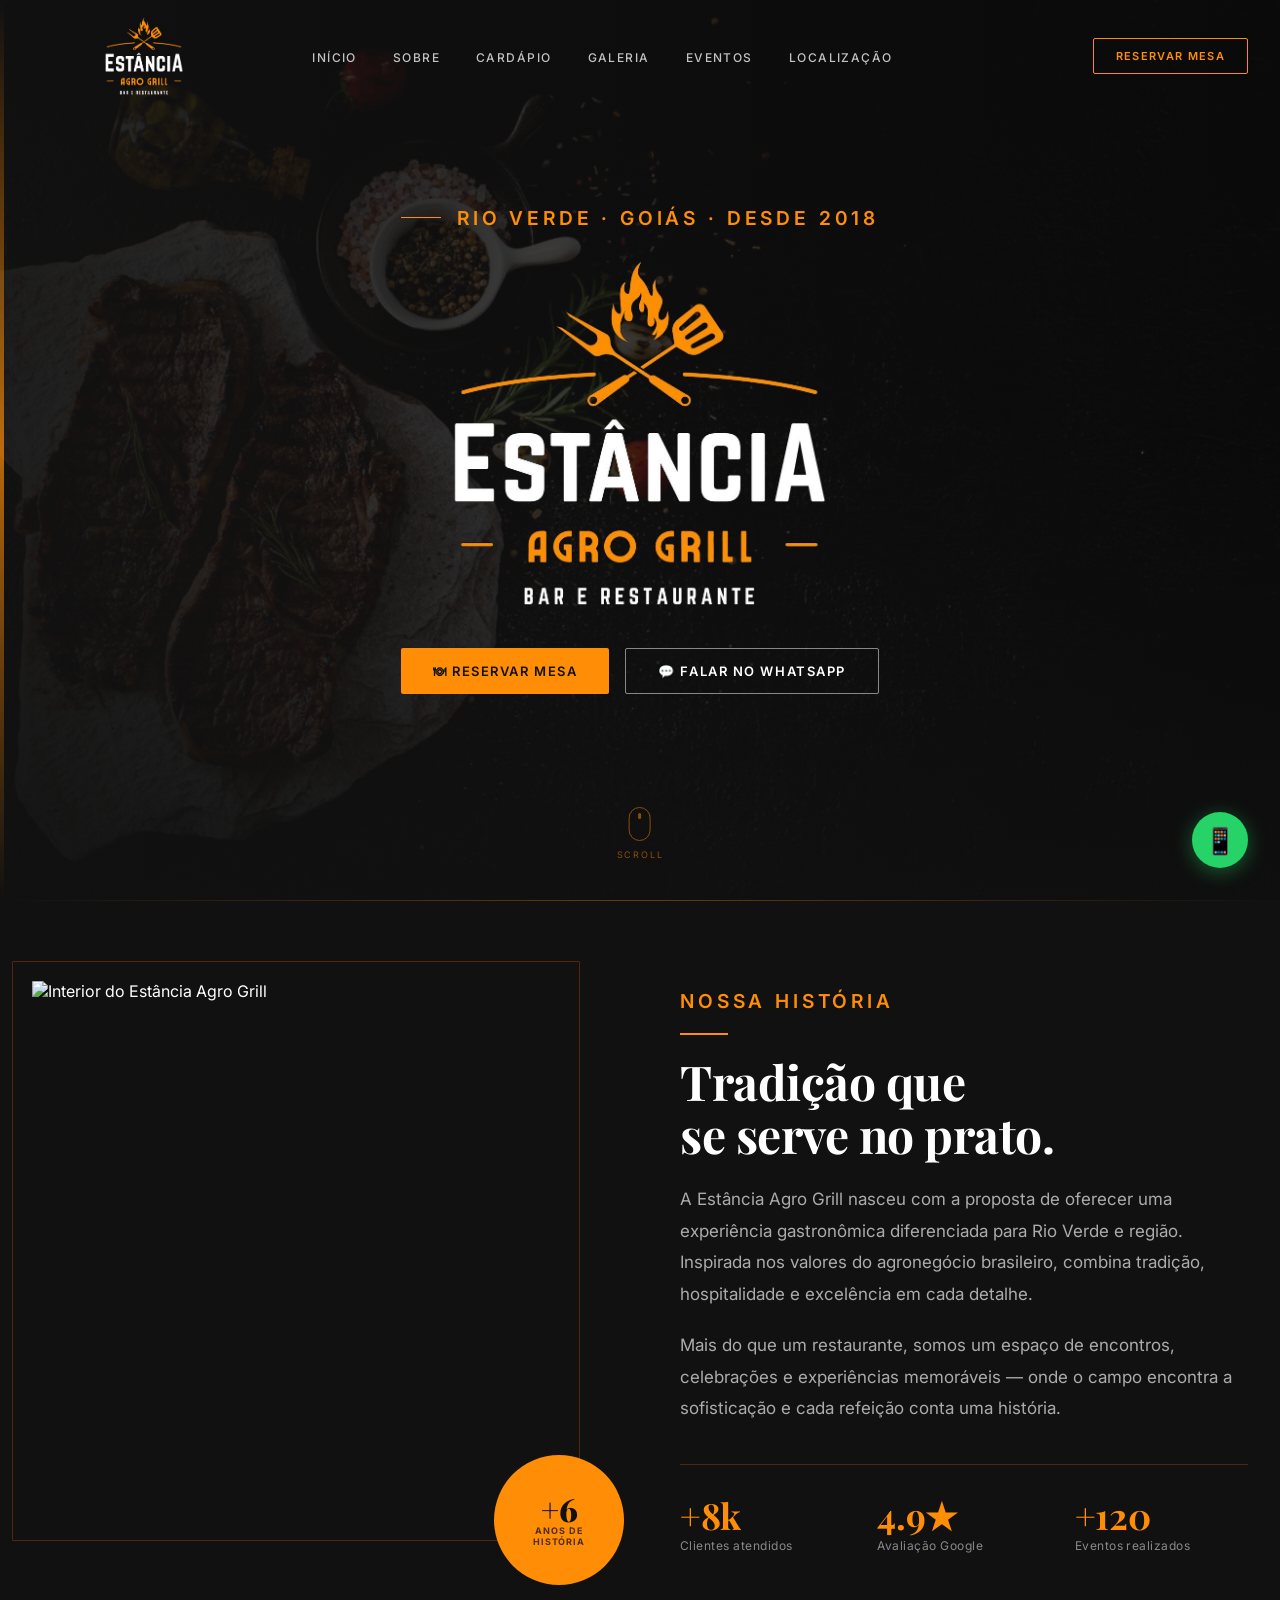
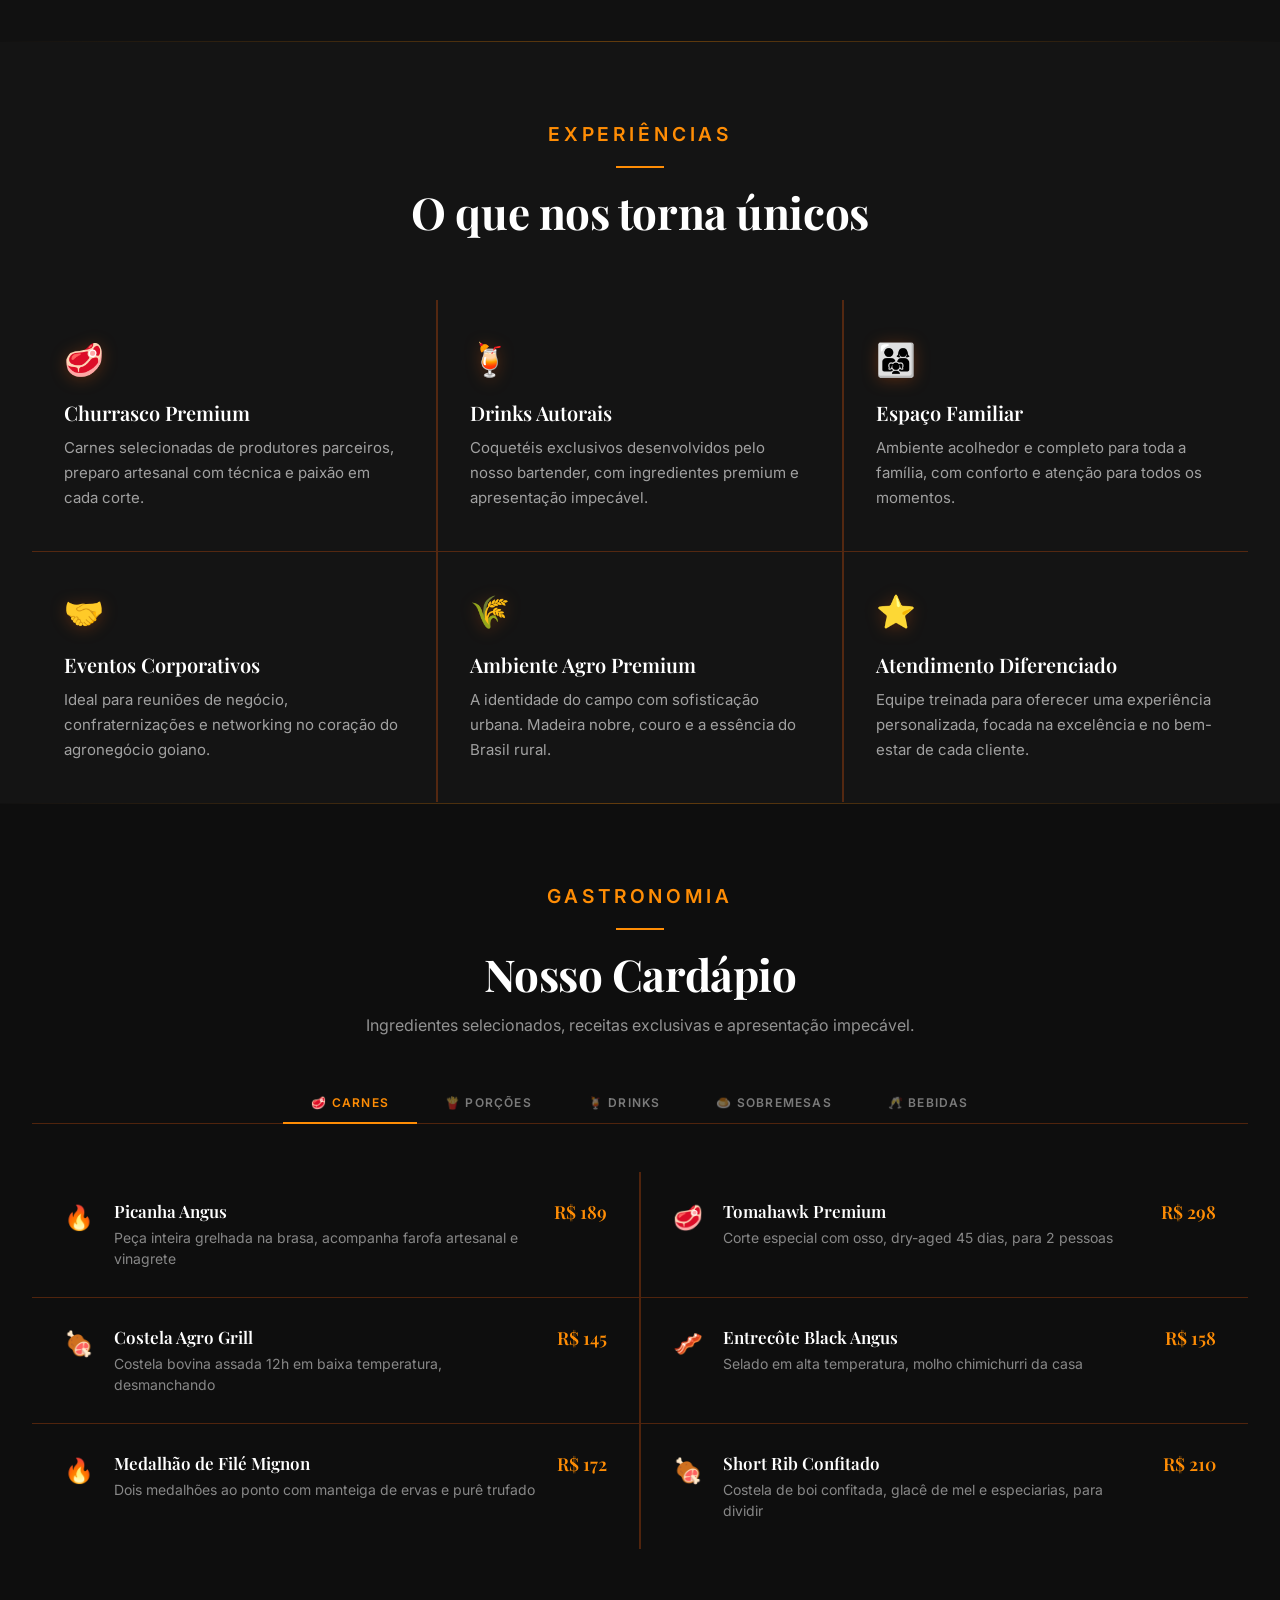
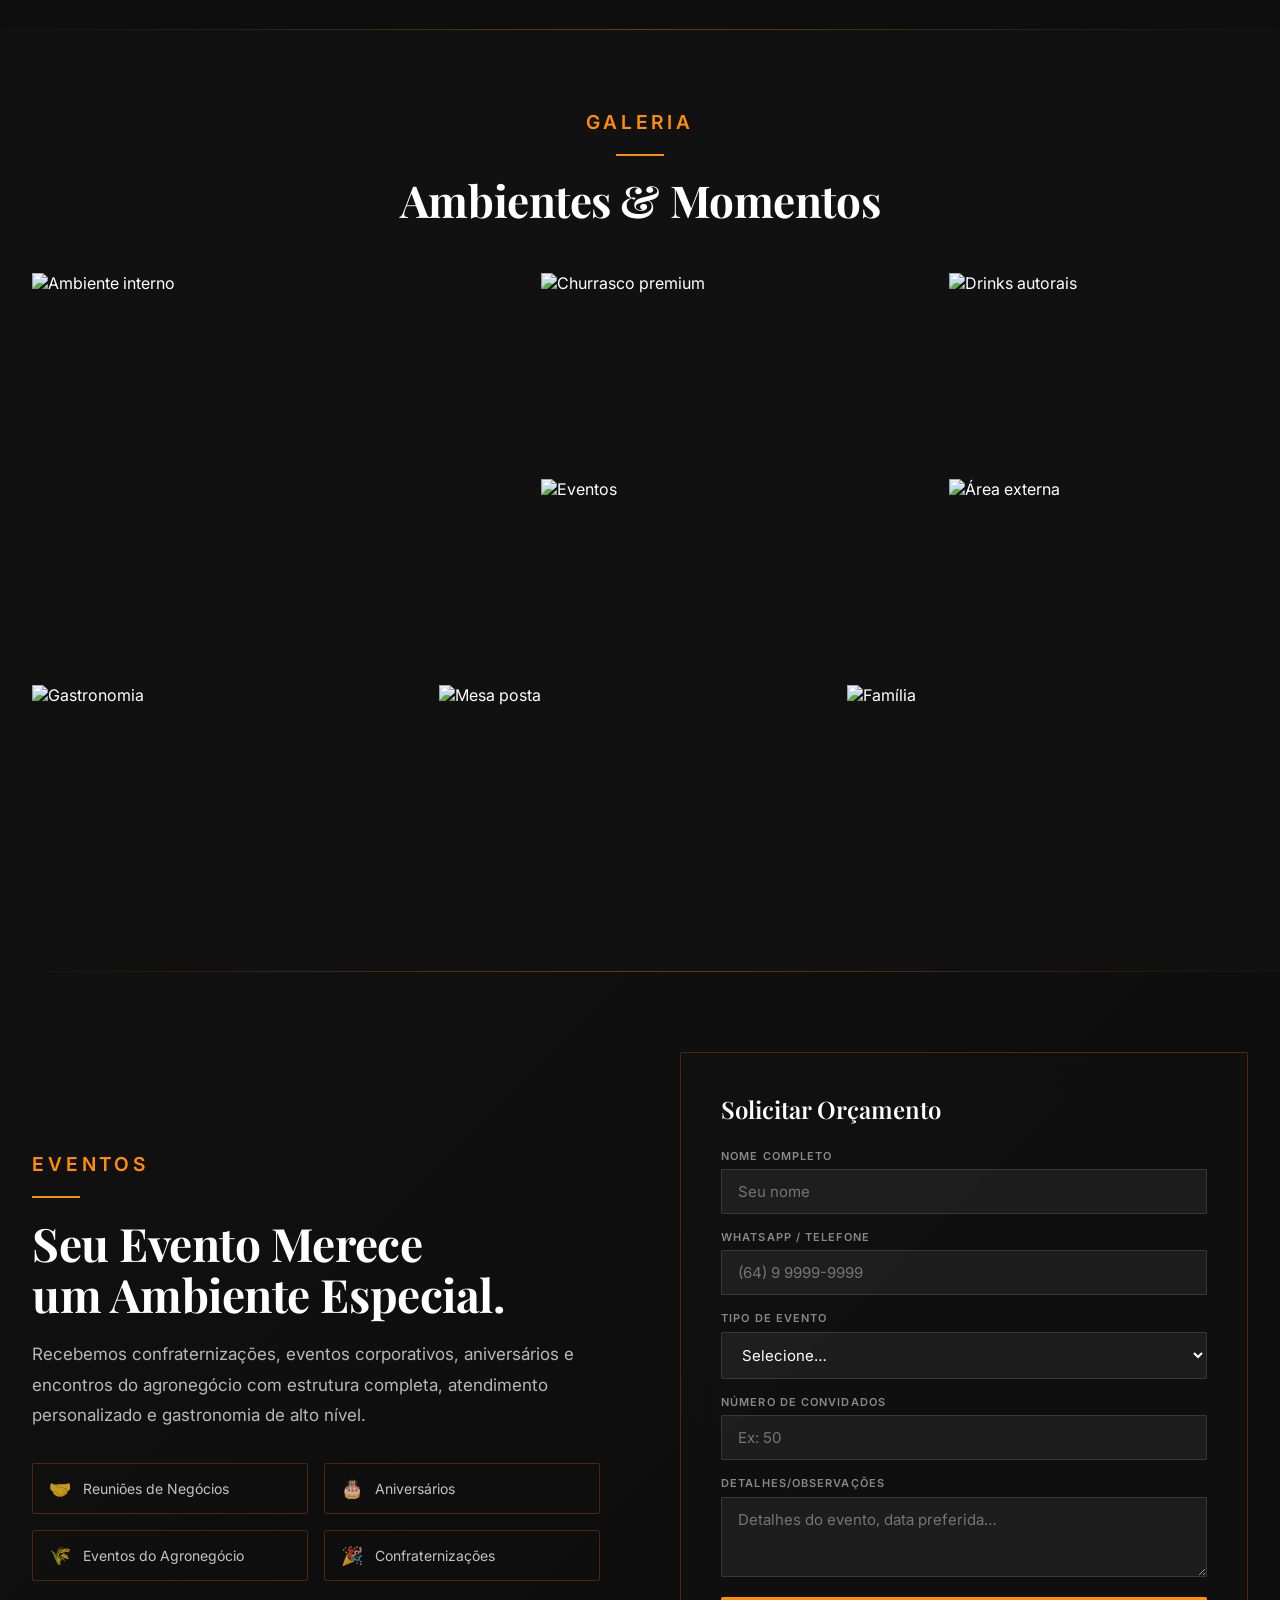
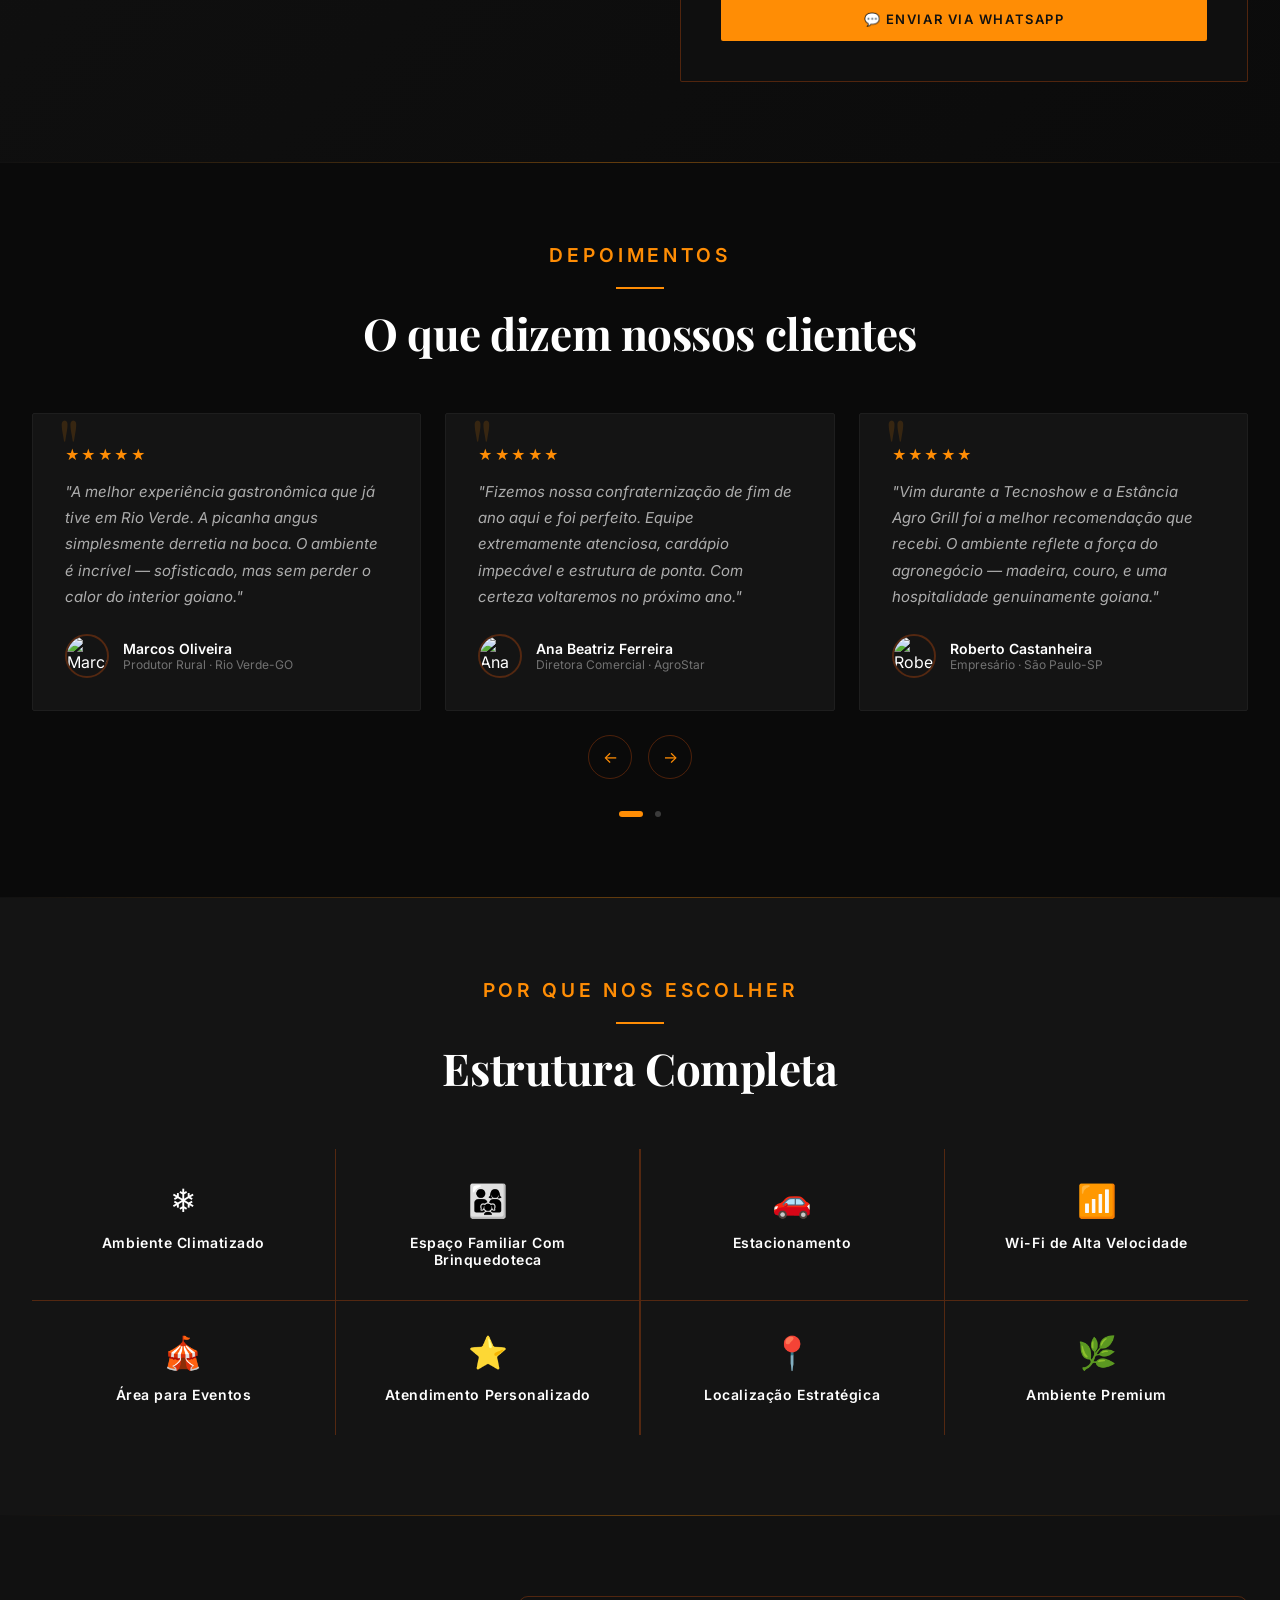
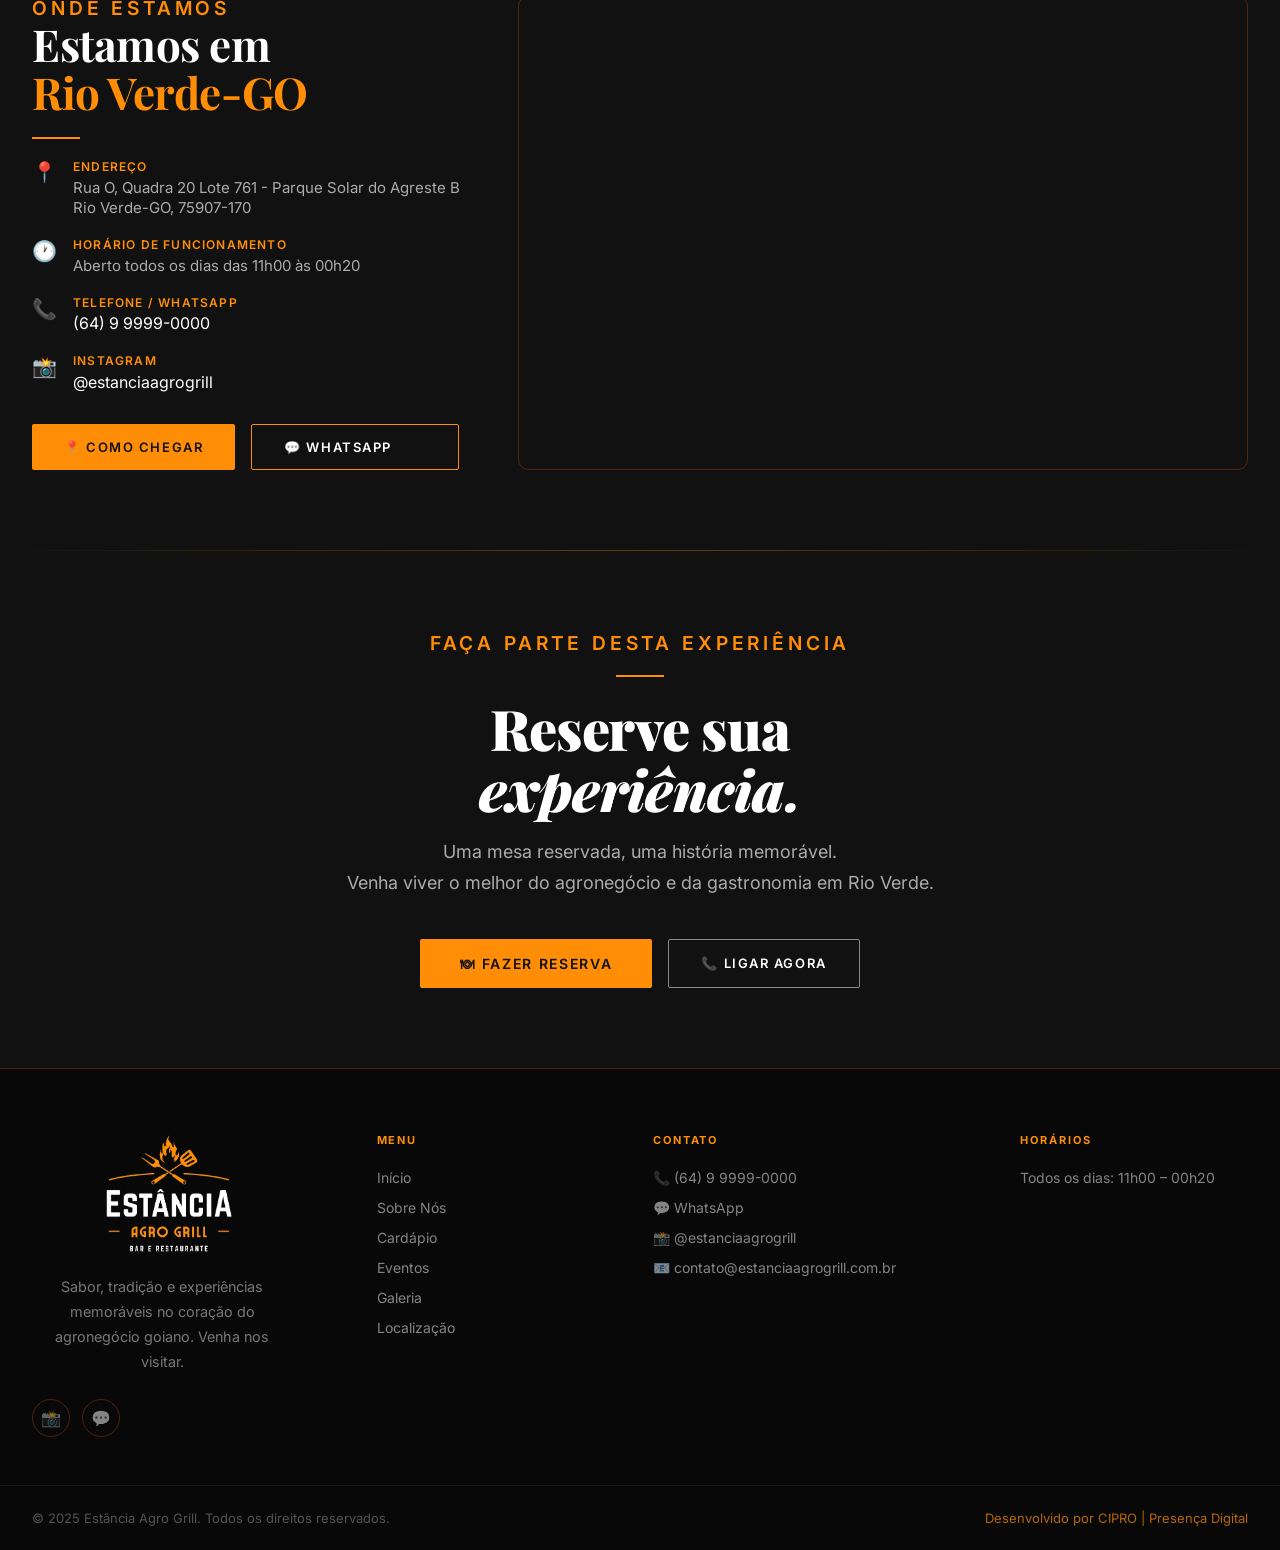
==== commit 3bb78a43: "atualizando pro claude" ====
--- a/index.html
+++ b/index.html
@@ -82,7 +82,7 @@
 
   <!-- Loading Screen -->
   <div id="loading">
-    <div class="loading-logo">ESTÂNCIA <span>AGRO</span> GRILL</div>
+    <img src="/assets/icon_o_original-removebg-preview.png" alt="Logo Oficial Redes Sociais" class="loading-logo-img">
     <div class="loading-bar-wrap">
       <div class="loading-bar" id="loadBar"></div>
     </div>
@@ -98,7 +98,7 @@
     <div class="container">
       <nav class="nav-inner">
         <a href="#inicio" class="logo" aria-label="Estância Agro Grill">
-          <img src="assets/logo-instagram-completa.png" alt="Estância Agro Grill - Bar e Restaurante" class="header-logo-img">
+          <img src="assets/logo-instagram-completa.png" alt="Estância Agro Grill - Bar e Restaurante" class="header-logo-img" style="width: 5rem;">
         </a>
         <ul class="nav-links" role="navigation">
           <li><a href="#inicio">Início</a></li>
@@ -124,10 +124,10 @@
     <a href="#inicio" class="mobile-link">Início</a>
     <a href="#sobre" class="mobile-link">Sobre</a>
     <a href="#cardapio" class="mobile-link">Cardápio</a>
-    <a href="#eventos" class="mobile-link">Eventos</a>
     <a href="#galeria" class="mobile-link">Galeria</a>
+    <a href="#eventos" class="mobile-link">Eventos</a> 
     <a href="#localizacao" class="mobile-link">Localização</a>
-    <a href="https://wa.me/5564999990000" target="_blank" class="btn btn-gold" style="margin-top:1rem">Reservar Mesa</a>
+    <a href="https://wa.me/5564999990000" target="_blank" class="btn btn-gold" style="margin-top:1rem; font-size: 31px">Reservar Mesa</a>
   </div>
 
   <!-- ============ HERO ============ -->
--- a/assets/css/style.css
+++ b/assets/css/style.css
@@ -148,6 +148,9 @@
     .btn-green {
       background: var(--orange);
       color: var(--white);
+      border: solid 1px var(--orange-d);
+      width: 13rem;
+      align-content: center;
     }
 
     .btn-green:hover {
@@ -348,8 +351,8 @@
 
     .mobile-menu-close {
       position: absolute;
-      top: 1.5rem;
-      right: 2rem;
+      top: 7.5rem;
+      right: 4rem;
       font-size: 2rem;
       color: var(--white);
     }
@@ -1875,7 +1878,8 @@
     @media (max-width: 480px) {
 
       .header-logo-img {
-        height: 36px;
+        left: 1rem;
+        height: auto;
       }
 
       .container {
@@ -1892,16 +1896,20 @@
       }
 
       .hero-logo-img {
-        width: 130px;
+        width: 21rem;
+      }
+
+      .footer-brand {
+        align-items: center;
       }
 
       .footer-logo-img {
-        width: 100px;
+        width: 10rem;
+        left: 0;
       }
 
       .hero-eyebrow {
-        margin-bottom: 1.5rem;
-        margin-top: 0;
+        margin-bottom: 2.5rem;
       }
 
       .hero-body {
@@ -1980,16 +1988,10 @@
       visibility: hidden;
     }
 
-    .loading-logo {
-      font-family: var(--font-display);
-      font-size: 1.5rem;
-      font-weight: 700;
-      color: var(--white);
-      letter-spacing: 0.04em;
-    }
-
-    .loading-logo span {
-      color: var(--accent);
+    .loading-logo-img {
+      width: 200px;
+      height: auto;
+      display: block;
     }
 
     .loading-bar-wrap {
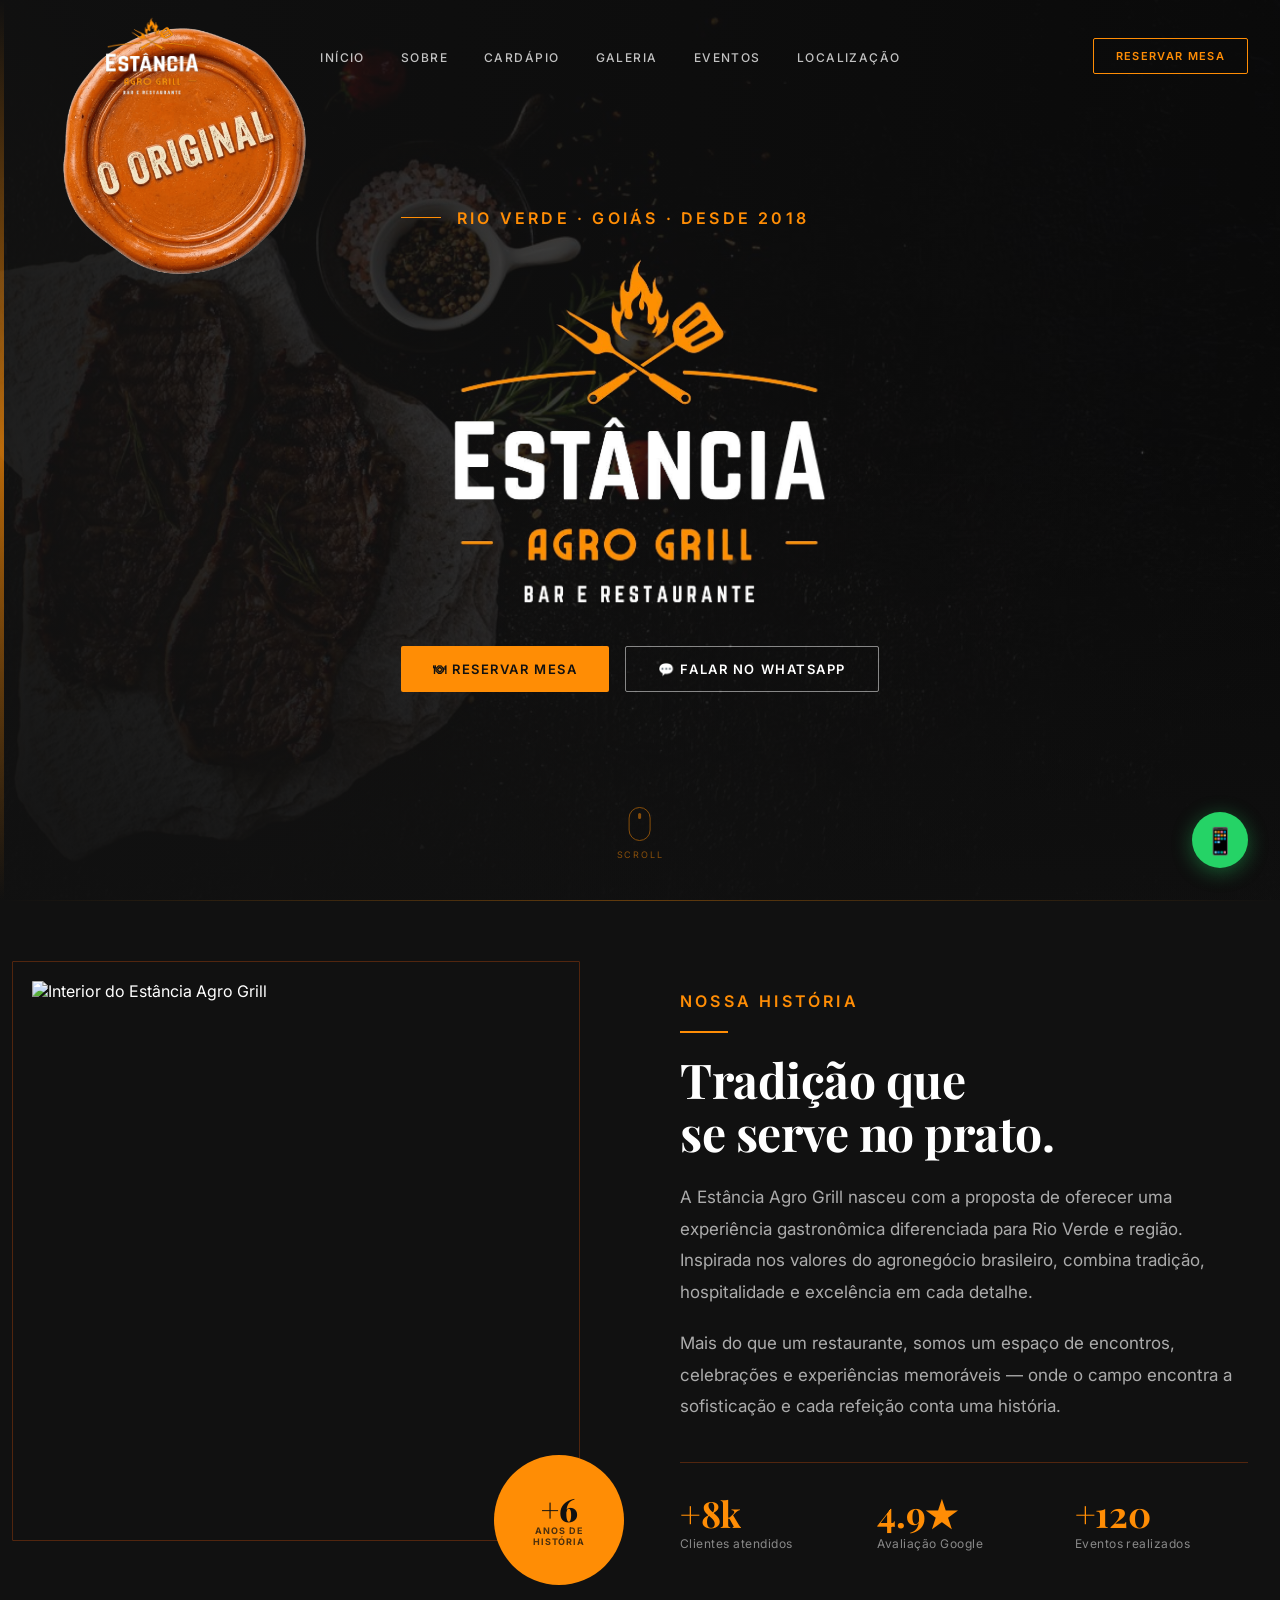
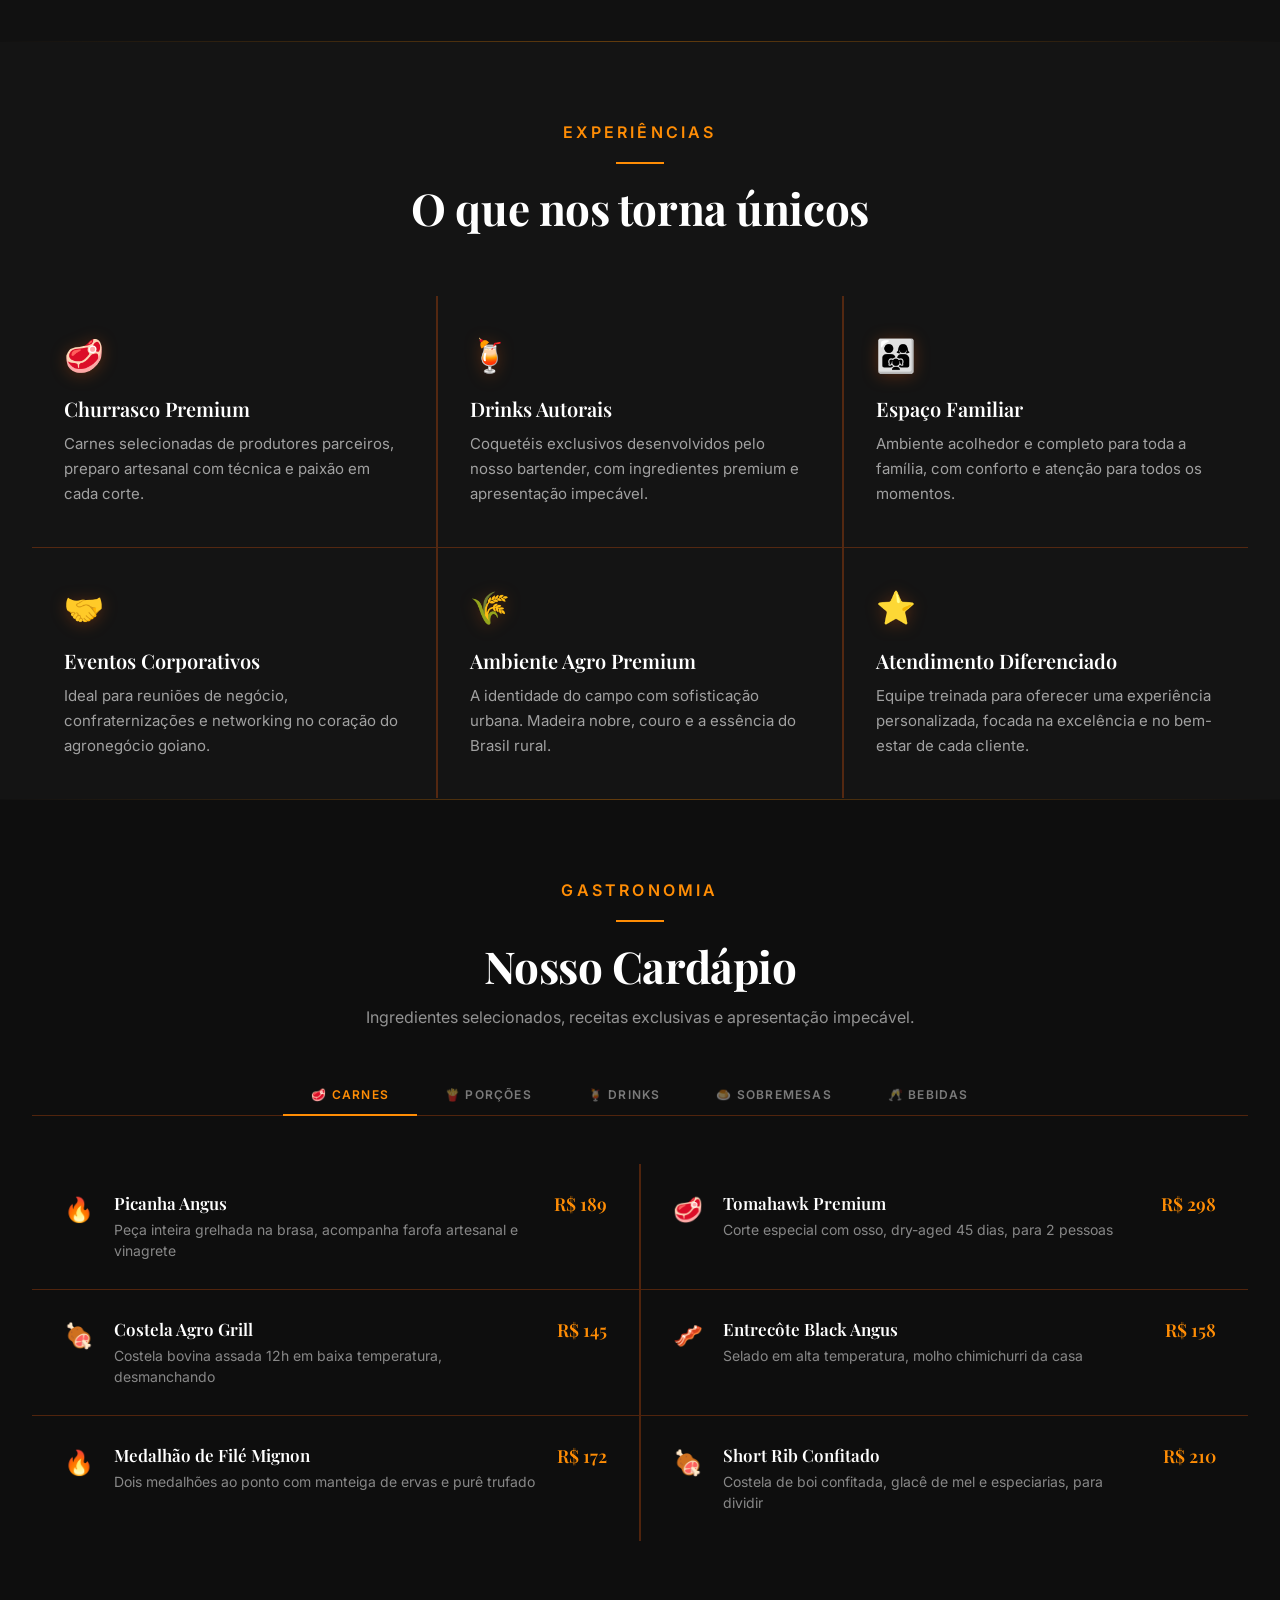
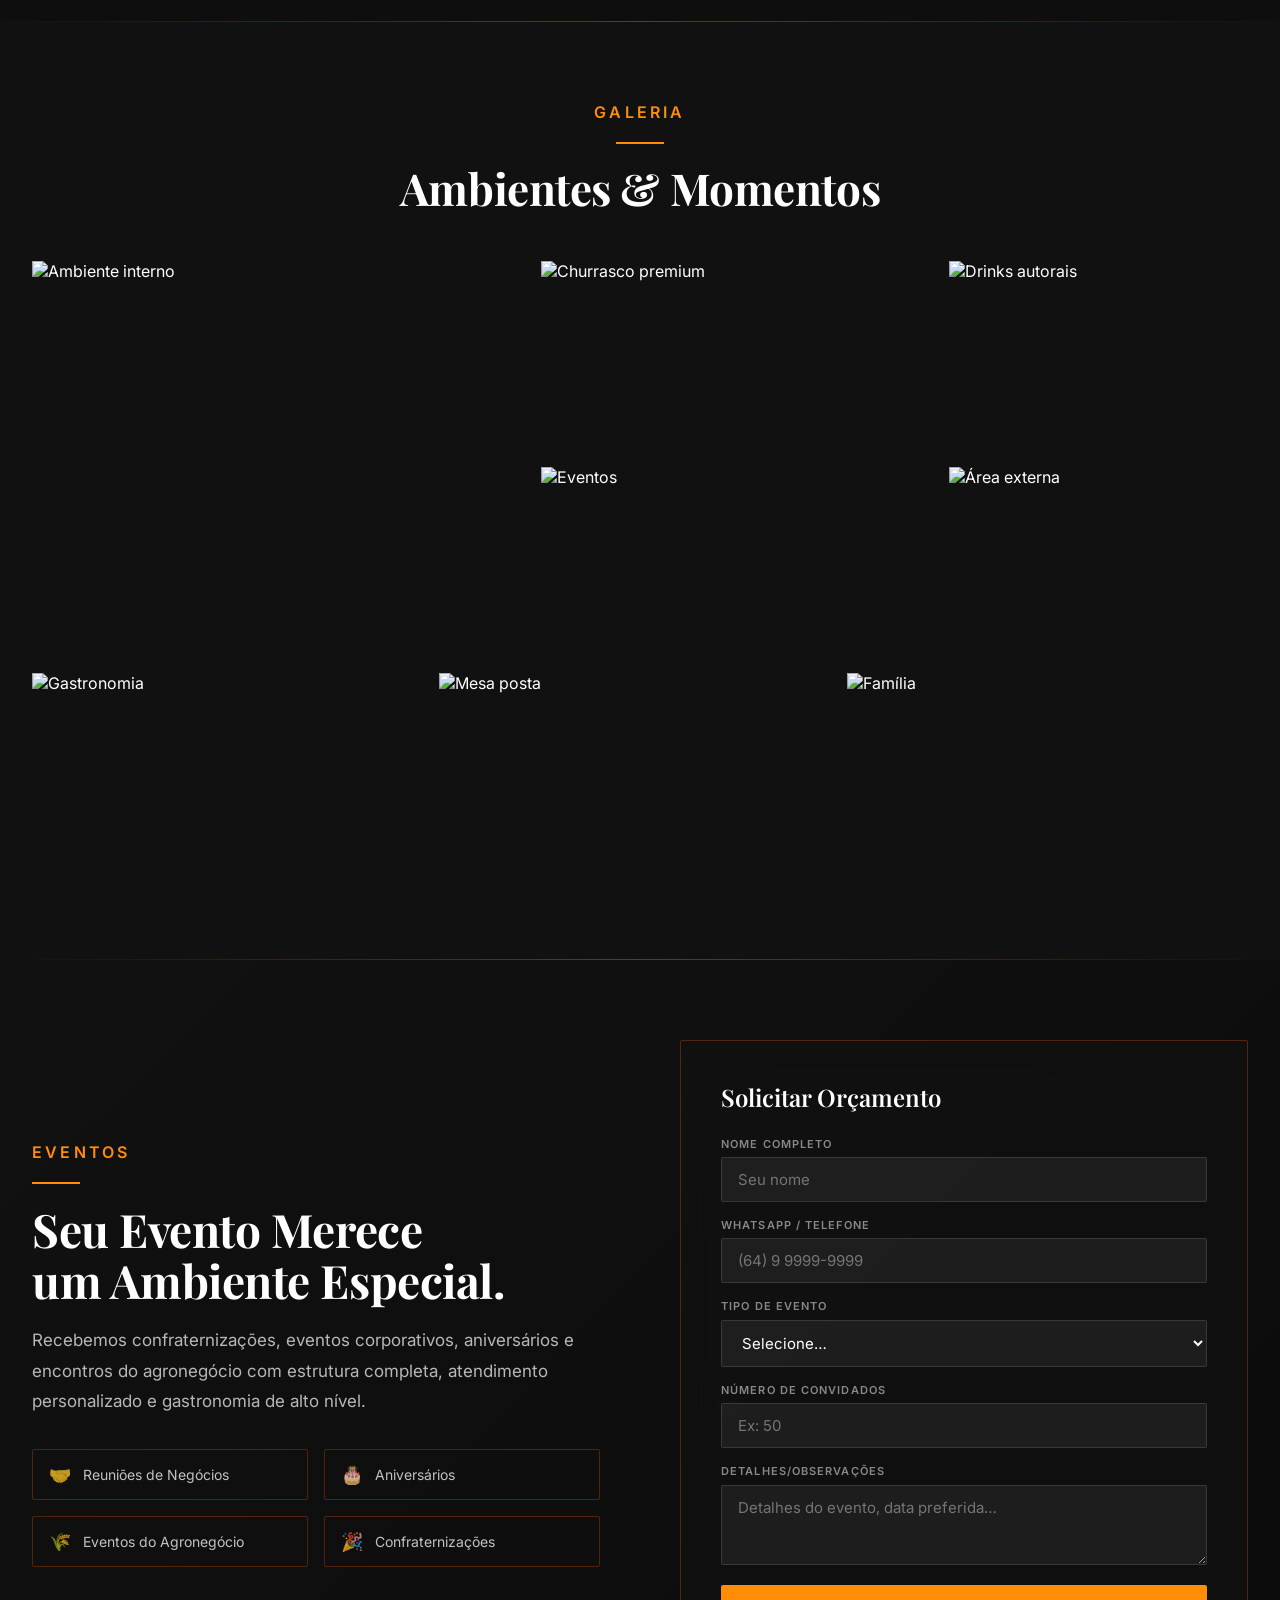
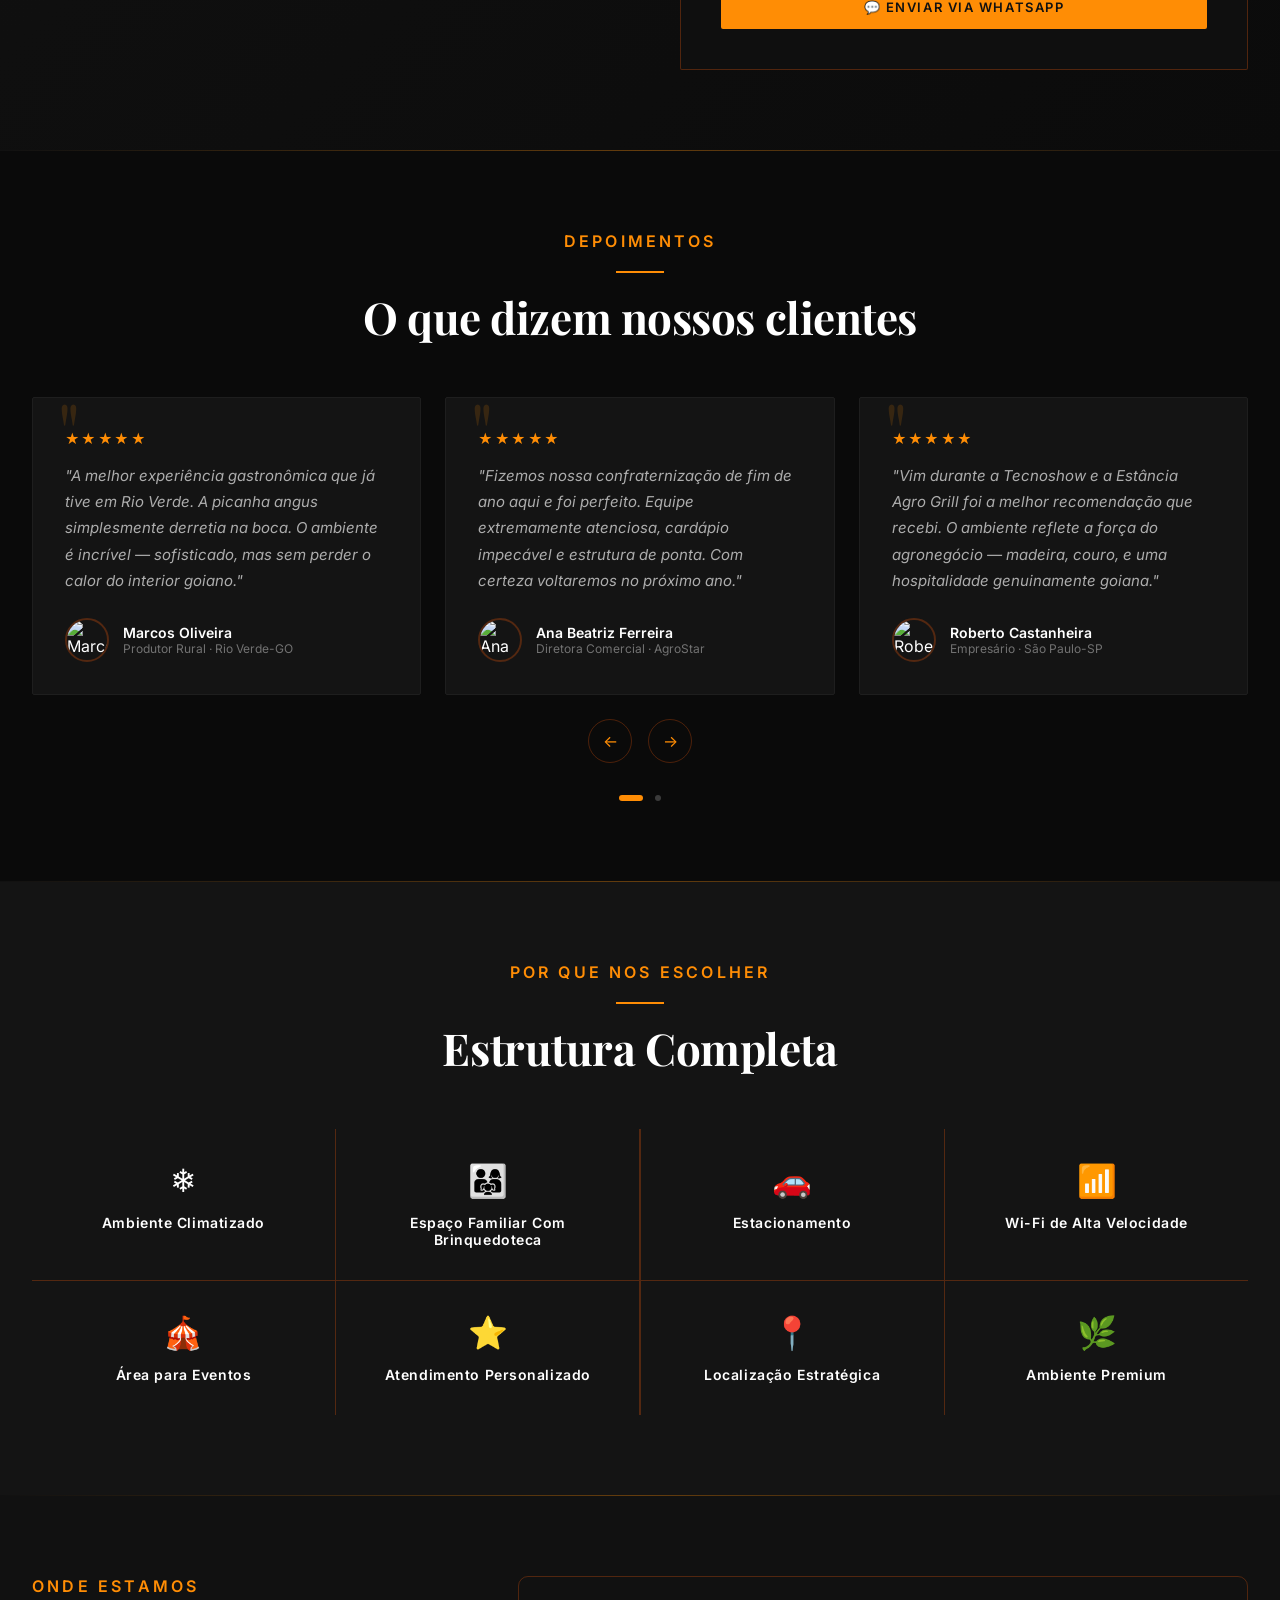
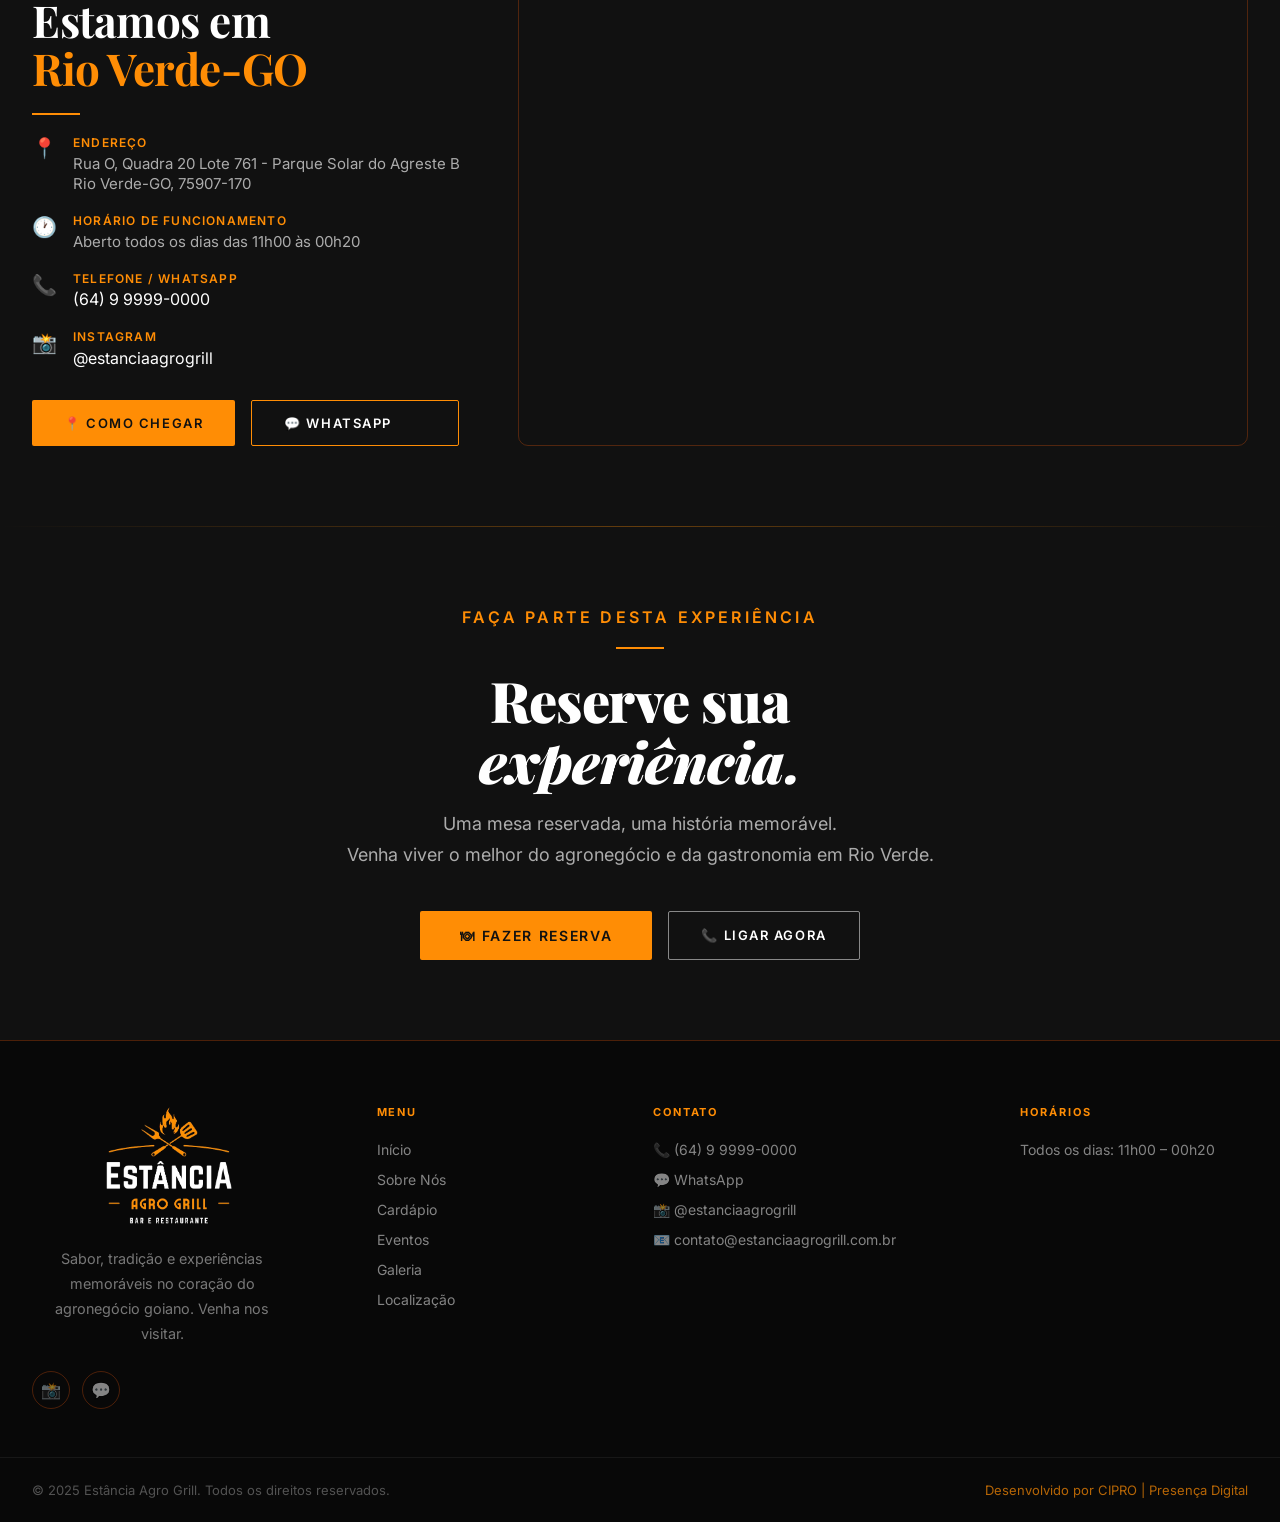
==== commit 0ccd3e94: "troca de selo por logo e vice versa" ====
--- a/index.html
+++ b/index.html
@@ -97,9 +97,14 @@
   <header id="header">
     <div class="container">
       <nav class="nav-inner">
+
         <a href="#inicio" class="logo" aria-label="Estância Agro Grill">
-          <img src="assets/logo-instagram-completa.png" alt="Estância Agro Grill - Bar e Restaurante" class="header-logo-img" style="width: 5rem;">
+          <img src="assets/icon_o_original-removebg-preview.png" alt="" aria-hidden="true"
+            class="header-logo-img header-seal">
+          <img src="assets/logo-instagram-completa.png" alt="Estância Agro Grill - Bar e Restaurante"
+            class="header-logo-img">
         </a>
+
         <ul class="nav-links" role="navigation">
           <li><a href="#inicio">Início</a></li>
           <li><a href="#sobre">Sobre</a></li>
@@ -125,9 +130,10 @@
     <a href="#sobre" class="mobile-link">Sobre</a>
     <a href="#cardapio" class="mobile-link">Cardápio</a>
     <a href="#galeria" class="mobile-link">Galeria</a>
-    <a href="#eventos" class="mobile-link">Eventos</a> 
+    <a href="#eventos" class="mobile-link">Eventos</a>
     <a href="#localizacao" class="mobile-link">Localização</a>
-    <a href="https://wa.me/5564999990000" target="_blank" class="btn btn-gold" style="margin-top:1rem; font-size: 31px">Reservar Mesa</a>
+    <a href="https://wa.me/5564999990000" target="_blank" class="btn btn-gold"
+      style="margin-top:1rem; font-size: 31px">Reservar Mesa</a>
   </div>
 
   <!-- ============ HERO ============ -->
@@ -144,7 +150,8 @@
             <span class="eyebrow">Rio Verde · Goiás · Desde 2018</span>
           </div>
           <h1 class="hero-title display reveal reveal-delay-1">
-            <img src="assets/logo-instagram-completa.png" alt="Estância Agro Grill - Bar e Restaurante" class="hero-logo-img">
+            <img src="assets/logo-instagram-completa.png" alt="Estância Agro Grill - Bar e Restaurante"
+              class="hero-logo-img">
           </h1>
 
           <p class="hero-subtitle reveal reveal-delay-2">
@@ -827,7 +834,8 @@
     <div class="container">
       <div class="footer-grid">
         <div class="footer-brand">
-          <img src="assets/logo-instagram-completa.png" alt="Estância Agro Grill - Bar e Restaurante" class="footer-logo-img">
+          <img src="assets/logo-instagram-completa.png" alt="Estância Agro Grill - Bar e Restaurante"
+            class="footer-logo-img">
           <p>Sabor, tradição e experiências memoráveis no coração do agronegócio goiano. Venha nos visitar.</p>
           <div class="footer-socials">
             <a href="https://www.instagram.com/estanciaagrogrill/" target="_blank" rel="noopener noreferrer"
@@ -878,7 +886,8 @@
 
     <div class="footer-bottom">
       <p>© 2025 Estância Agro Grill. Todos os direitos reservados.</p>
-      <a href="https://gbrlcipro.github.io/" target="_blank" rel="noopener noreferrer">Desenvolvido por CIPRO | Presença Digital</a>
+      <a href="https://gbrlcipro.github.io/" target="_blank" rel="noopener noreferrer">Desenvolvido por CIPRO | Presença
+        Digital</a>
     </div>
     </div>
   </footer>
--- a/assets/css/style.css
+++ b/assets/css/style.css
@@ -51,7 +51,6 @@
 
     img {
       display: block;
-      max-width: 100%;
     }
 
     a {
@@ -81,7 +80,7 @@
 
     .eyebrow {
       font-family: var(--font-body);
-      font-size: 1.2rem;
+      font-size: 1rem;
       font-weight: 600;
       letter-spacing: 0.2em;
       text-transform: uppercase;
@@ -168,7 +167,6 @@
 
     .reveal.visible {
       opacity: 1;
-      transform: none;
     }
 
     .reveal-delay-1 {
@@ -237,6 +235,43 @@
       width: 6rem;
       display: block;
       left: 4.5rem;
+    }
+
+    /* Estado padrão (topo da página): selo visível, logo escondido */
+    .header-logo-img {
+      opacity: 0;
+      transition: opacity 0.4s var(--ease);
+    }
+
+    .header-seal {
+      position: absolute;
+      /* fica em cima do logo, no mesmo lugar */
+      top: 0;
+      opacity: 1;
+      object-fit: contain;
+      /* o selo é quadrado, não deforma na caixa do logo */
+    }
+
+    /* Selo maior só no desktop/notebook (o mobile fica como está) */
+    @media (min-width: 1025px) {
+      .header-seal {
+        width: 16.999rem;
+        height: 16.999rem;
+        margin-left: -3.5rem;
+      }
+
+      .reveal.visible {
+        transform: none;
+      }
+    }
+
+    /* Estado após rolar: logo aparece, selo some */
+    #header.show-logo .header-logo-img {
+      opacity: 1;
+    }
+
+    #header.show-logo .header-seal {
+      opacity: 0;
     }
 
     .footer-logo-img {
@@ -1716,9 +1751,9 @@
         display: none;
       }
 
-      .header-logo-img {
+      /*.header-logo-img {
         height: 42px;
-      }
+      }*/
 
       #hero {
         min-height: 100dvh;
@@ -1882,6 +1917,16 @@
         height: auto;
       }
 
+      .header-seal {
+        position: absolute;
+        top: 0;
+        left: 0;
+        object-fit: contain;
+        opacity: 1;
+        z-index: 2;
+        transform: translate(1rem, 1rem) scale(1.5);
+      }
+
       .container {
         padding: 0 1.25rem;
       }
@@ -1910,6 +1955,7 @@
 
       .hero-eyebrow {
         margin-bottom: 2.5rem;
+        display: none;
       }
 
       .hero-body {
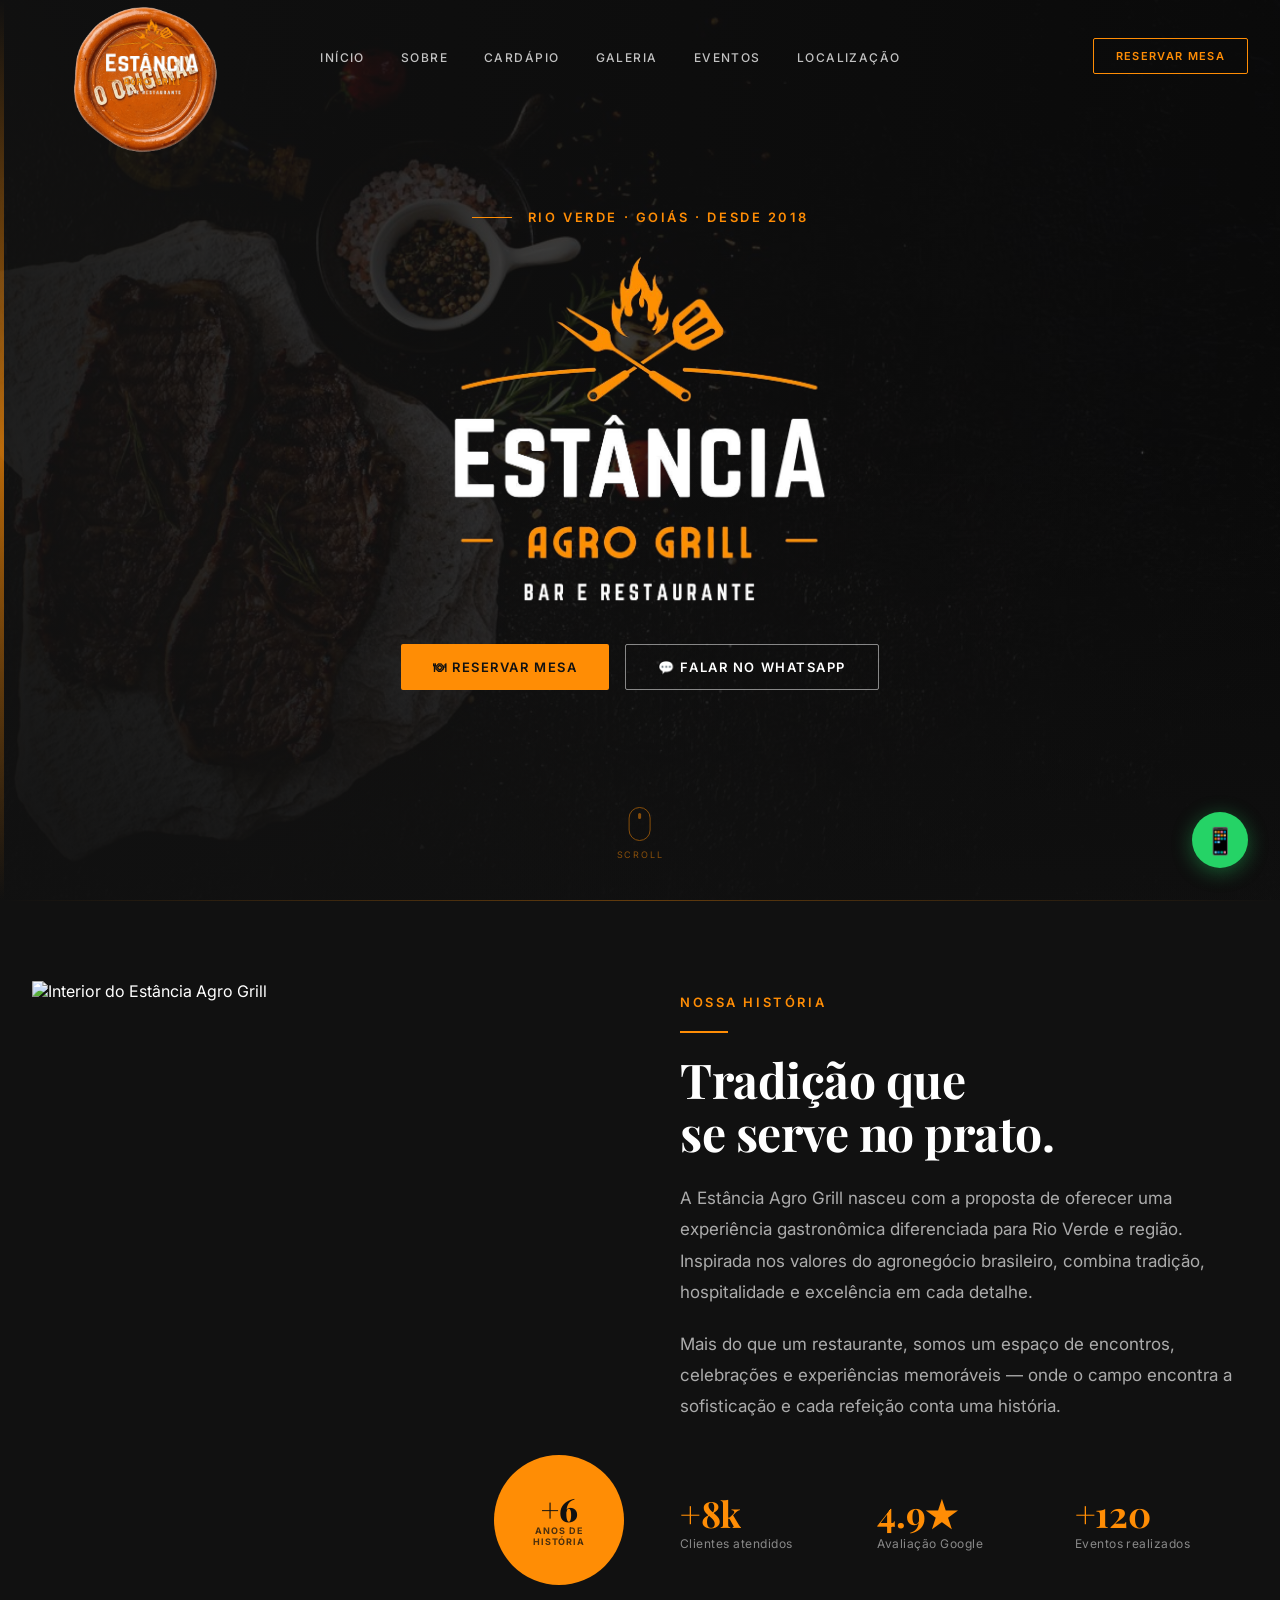
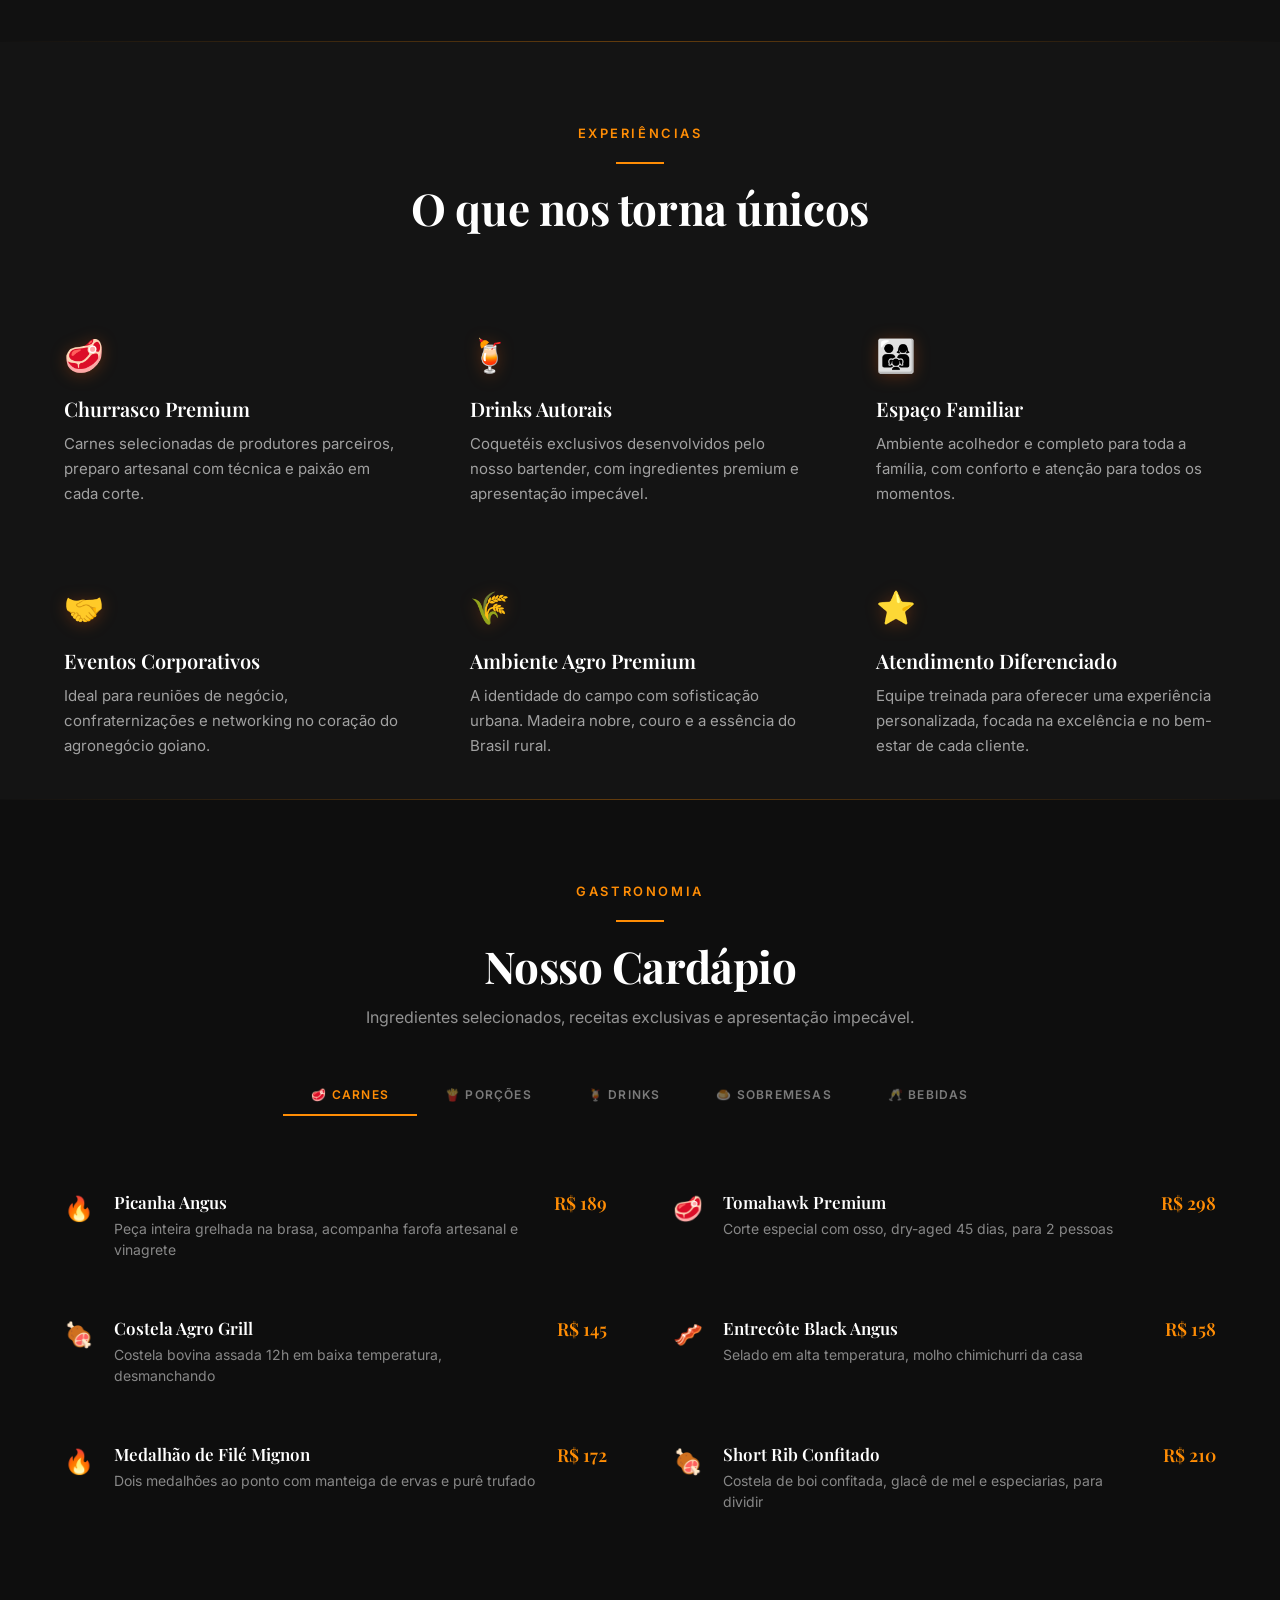
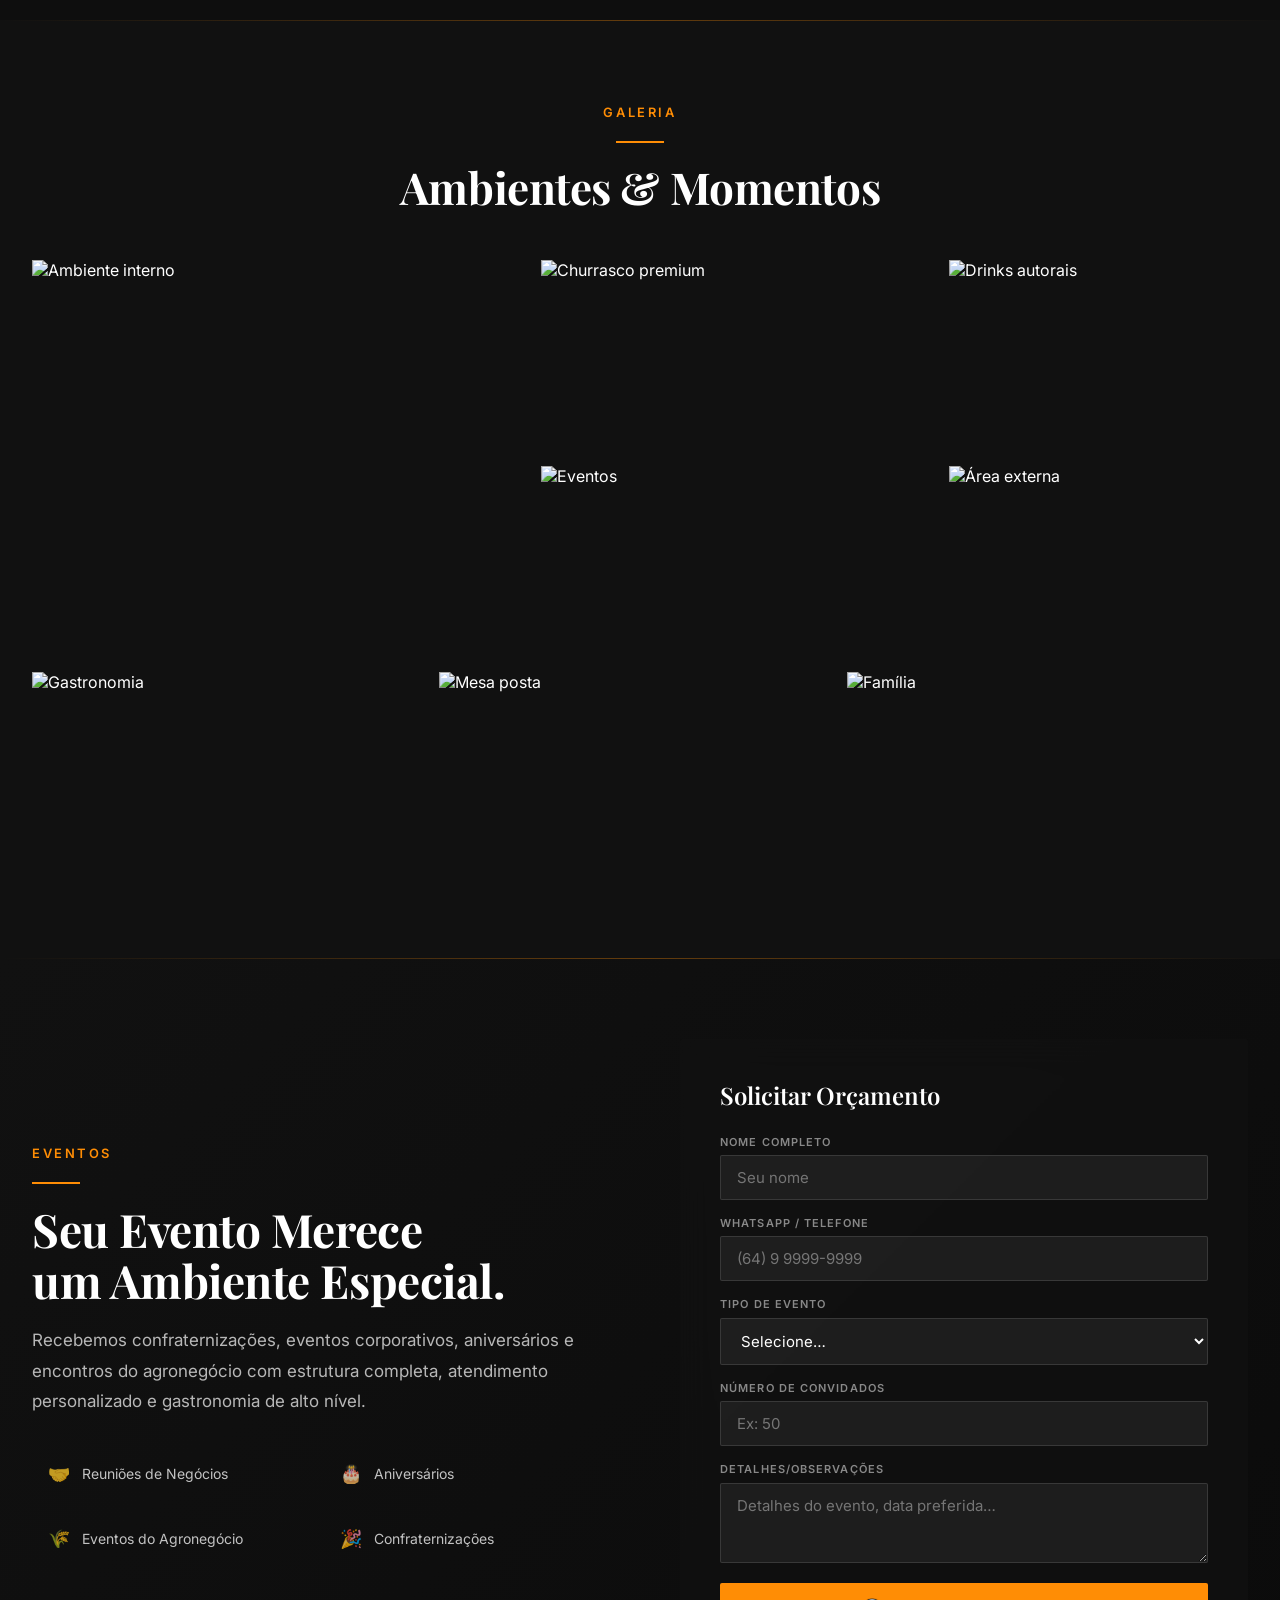
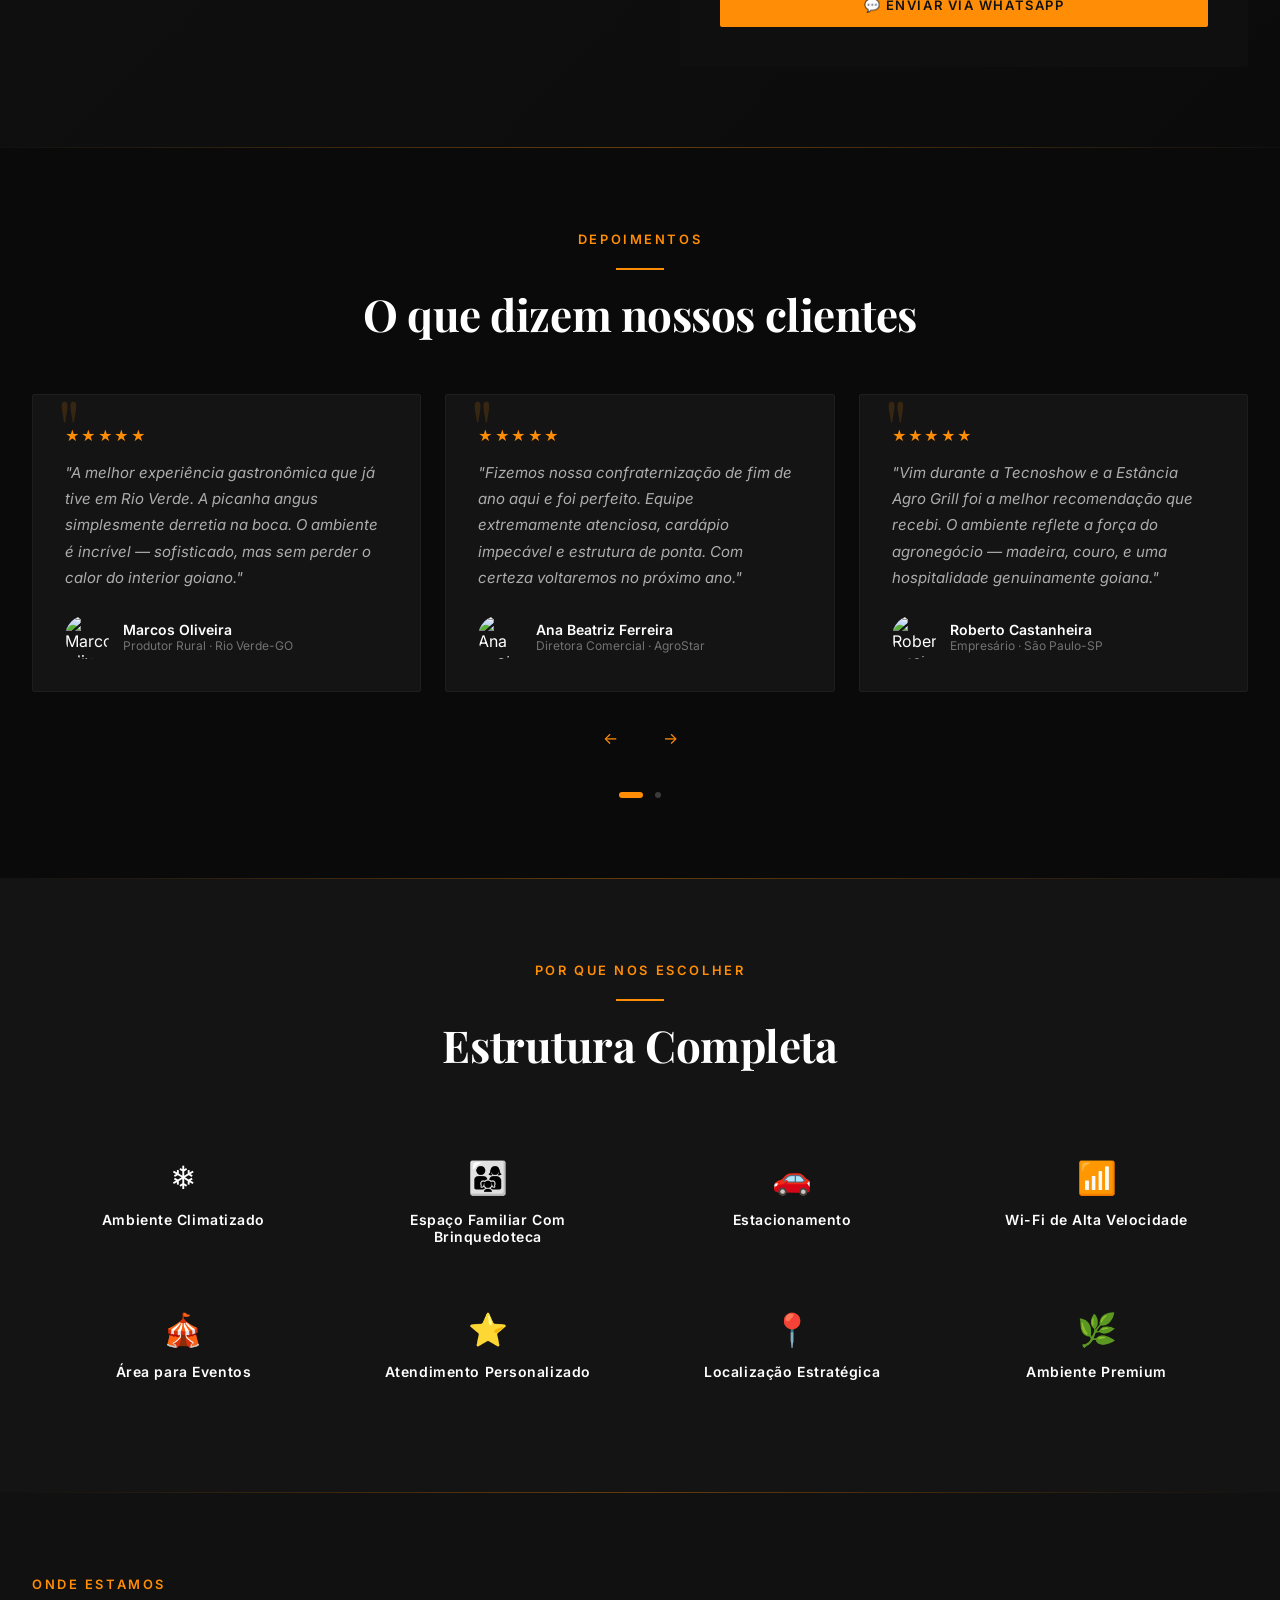
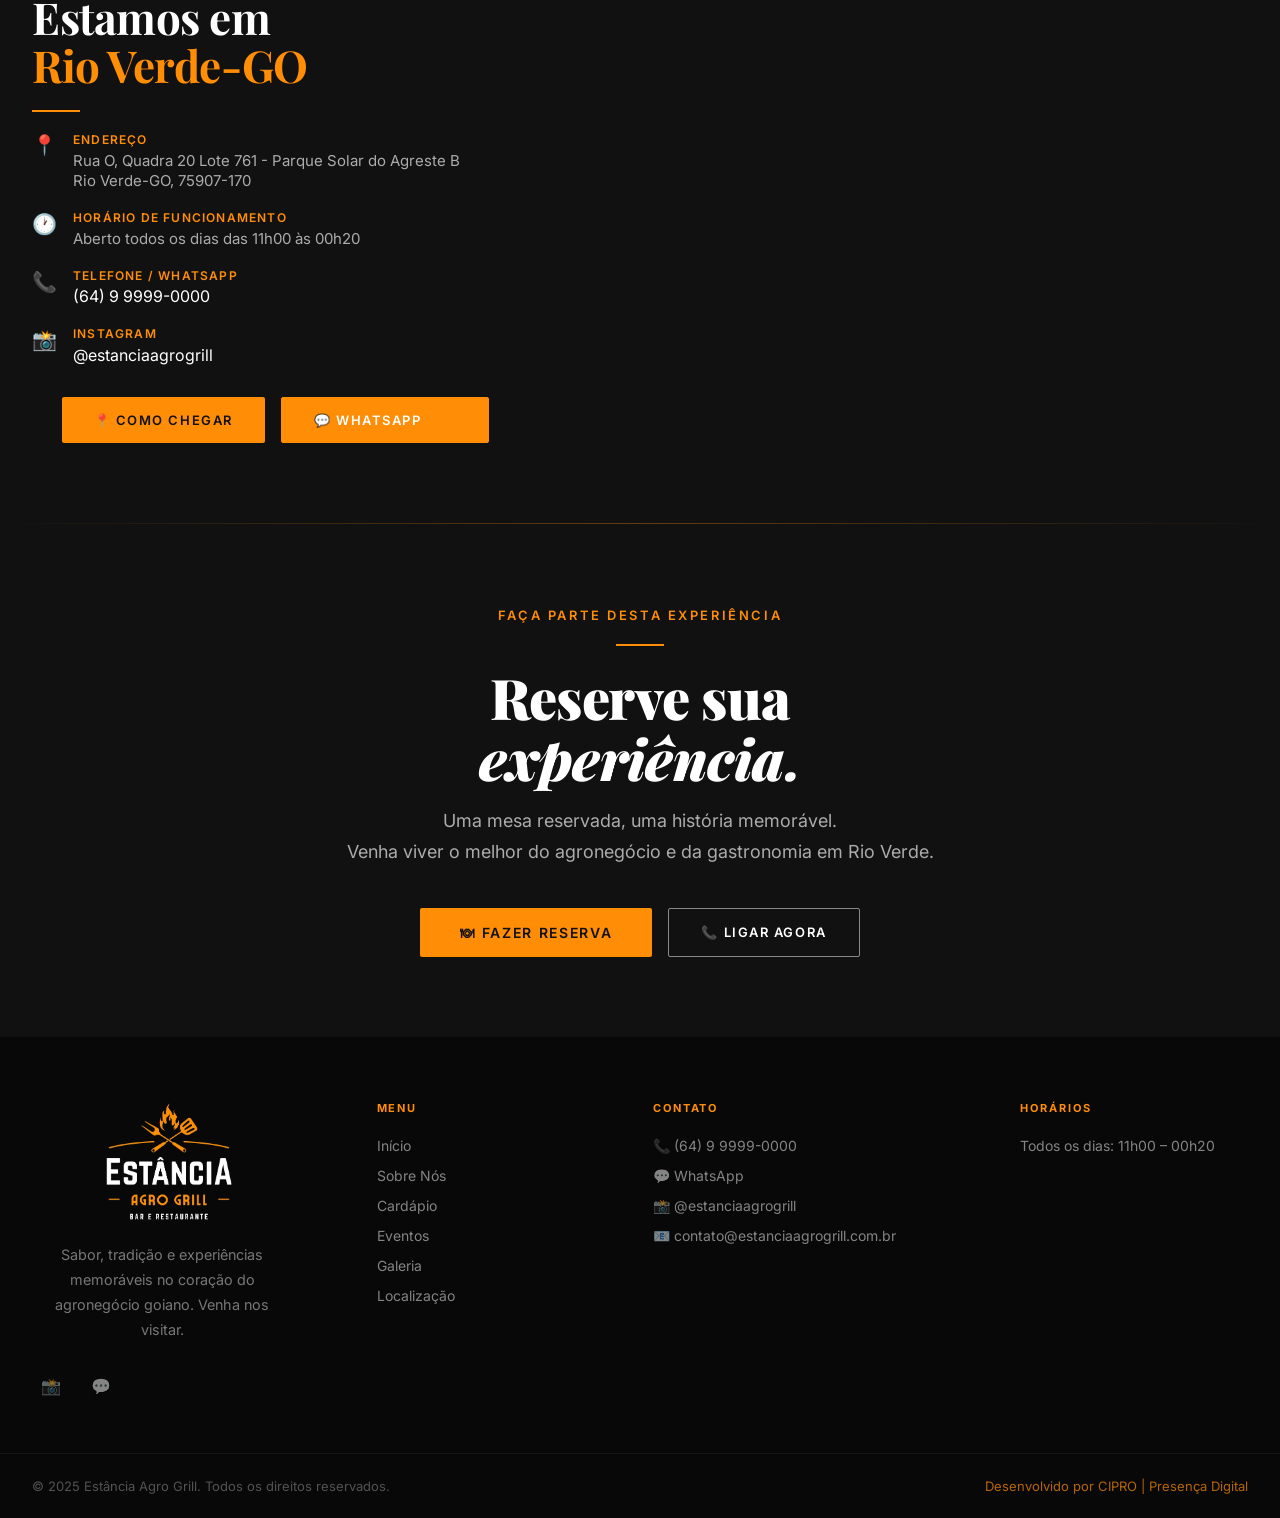
==== commit f42fa35f: "remoção de conteúdo obsoleto" ====
--- a/index.html
+++ b/index.html
@@ -154,12 +154,6 @@
               class="hero-logo-img">
           </h1>
 
-          <p class="hero-subtitle reveal reveal-delay-2">
-            O encontro perfeito entre gastronomia,<br>tradição e o espírito do agronegócio.
-          </p>
-          <p class="hero-body reveal reveal-delay-3">
-            Um ambiente pensado para quem valoriza boa comida, bons negócios e grandes momentos.
-          </p>
           <div class="hero-actions reveal reveal-delay-4">
             <a href="https://wa.me/5564999990000?text=Reserva" target="_blank" class="btn btn-gold">🍽 Reservar Mesa</a>
             <a href="https://wa.me/5564999990000" target="_blank" class="btn btn-outline">💬 Falar no WhatsApp</a>
--- a/assets/css/style.css
+++ b/assets/css/style.css
@@ -6,7 +6,7 @@
        DESIGN TOKENS
     ============================================= */
     :root {
-      --orange: #ff8d05A;
+      --orange: #ff8d05;
       --dark-bg: #111111;
       --orange-d: #ff8d05;
       --dark2: #1A1A1A;
@@ -16,7 +16,7 @@
       --off: #F5F5F0;
       --dark: #111111;
       --gray: #6B6B6B;
-      --line: rgba(232, 88, 10, 0.30);
+      --line: 55#6e3f05;
 
       --font-display: 'Playfair Display', Georgia, serif;
       --font-body: 'Inter', system-ui, sans-serif;
@@ -80,7 +80,7 @@
 
     .eyebrow {
       font-family: var(--font-body);
-      font-size: 1rem;
+      font-size: 12.9px;
       font-weight: 600;
       letter-spacing: 0.2em;
       text-transform: uppercase;
@@ -167,6 +167,7 @@
 
     .reveal.visible {
       opacity: 1;
+      justify-content: center;
     }
 
     .reveal-delay-1 {
@@ -255,14 +256,13 @@
     /* Selo maior só no desktop/notebook (o mobile fica como está) */
     @media (min-width: 1025px) {
       .header-seal {
-        width: 16.999rem;
-        height: 16.999rem;
-        margin-left: -3.5rem;
+        transform: translate(-7px, 24px) scale(2);
       }
 
       .reveal.visible {
         transform: none;
       }
+
     }
 
     /* Estado após rolar: logo aparece, selo some */
@@ -444,15 +444,6 @@
       max-width: 720px;
     }
 
-    .hero-imagem {
-      width: 500%;
-      /* Ajusta conforme necessário */
-      max-width: 300px;
-      /* Limita o tamanho */
-      margin: 20px auto;
-      display: block;
-    }
-
     .hero-eyebrow {
       display: flex;
       align-items: center;
@@ -481,27 +472,6 @@
       width: 385px;
       height: auto;
       display: block;
-    }
-
-    .hero-subtitle {
-      display: none;
-      font-family: var(--font-display);
-      font-size: clamp(1.125rem, 2vw, 1.375rem);
-      font-style: italic;
-      font-weight: 400;
-      color: rgba(255, 255, 255, 0.88);
-      margin-bottom: 1rem;
-      line-height: 1.5;
-    }
-
-
-    .hero-body {
-      display: none;
-      font-size: 1rem;
-      color: rgba(255, 255, 255, 0.65);
-      line-height: 1.75;
-      max-width: 520px;
-      margin-bottom: 2.5rem;
     }
 
     .hero-actions {
@@ -1769,20 +1739,6 @@
         width: 160px;
       }
 
-      .hero-subtitle {
-        padding-top: 3rem;
-        padding-bottom: 1rem;
-        font-size: clamp(1.375rem, 2.2vw, 2.125rem);
-      }
-
-      .hero-body {
-        font-size: 1.0625rem;
-        color: rgba(255, 255, 255, 0.65);
-        line-height: 1.7;
-        max-width: 520px;
-        margin-bottom: 2.75rem;
-      }
-
       .hero-actions {
         margin-bottom: 2rem;
       }
@@ -1809,16 +1765,6 @@
 
       .footer-logo-img {
         width: 110px;
-      }
-
-      .hero-subtitle {
-        font-size: 2.3rem;
-        margin-top: 4rem;
-      }
-
-      .hero-body {
-        font-size: 1.5rem;
-        margin-top: 4rem;
       }
 
       .section-pad {
@@ -1931,11 +1877,6 @@
         padding: 0 1.25rem;
       }
 
-      .hero-subtitle {
-        margin-top: 2.5rem;
-        font-size: 1.32rem;
-      }
-
       .hero-inner {
         margin-top: 0.5rem;
       }
@@ -1958,12 +1899,6 @@
         display: none;
       }
 
-      .hero-body {
-        font-size: 1.17rem;
-        margin-bottom: 2rem;
-        margin-top: 1.75rem;
-      }
-
       .hero-actions {
         margin-top: 4rem;
       }
@@ -2004,13 +1939,6 @@
       .eyebrow {
         font-size: 11px;
       }
-
-      .hero-subtitle {
-        margin-top: -1rem;
-        font-size: 1.0625rem;
-        margin-bottom: -0.5rem;
-      }
-
     }
 
     /* =============================================
